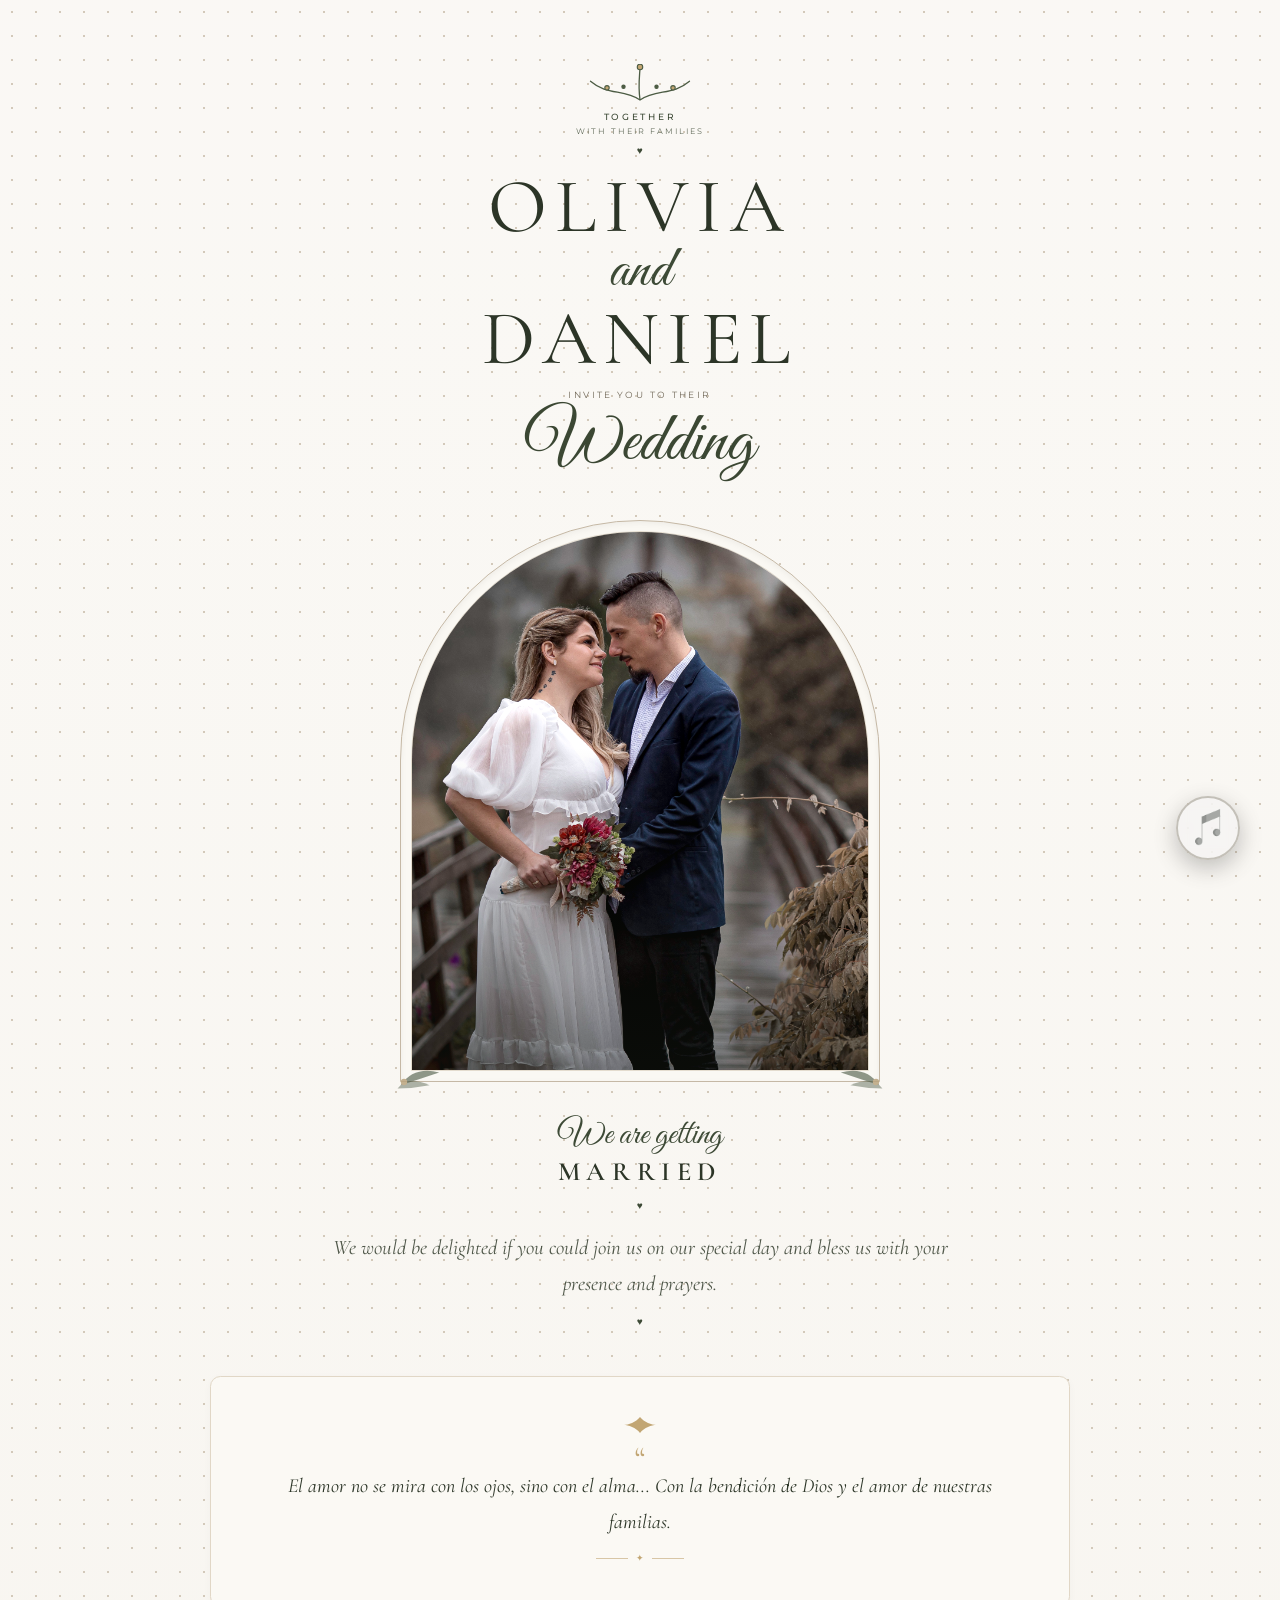
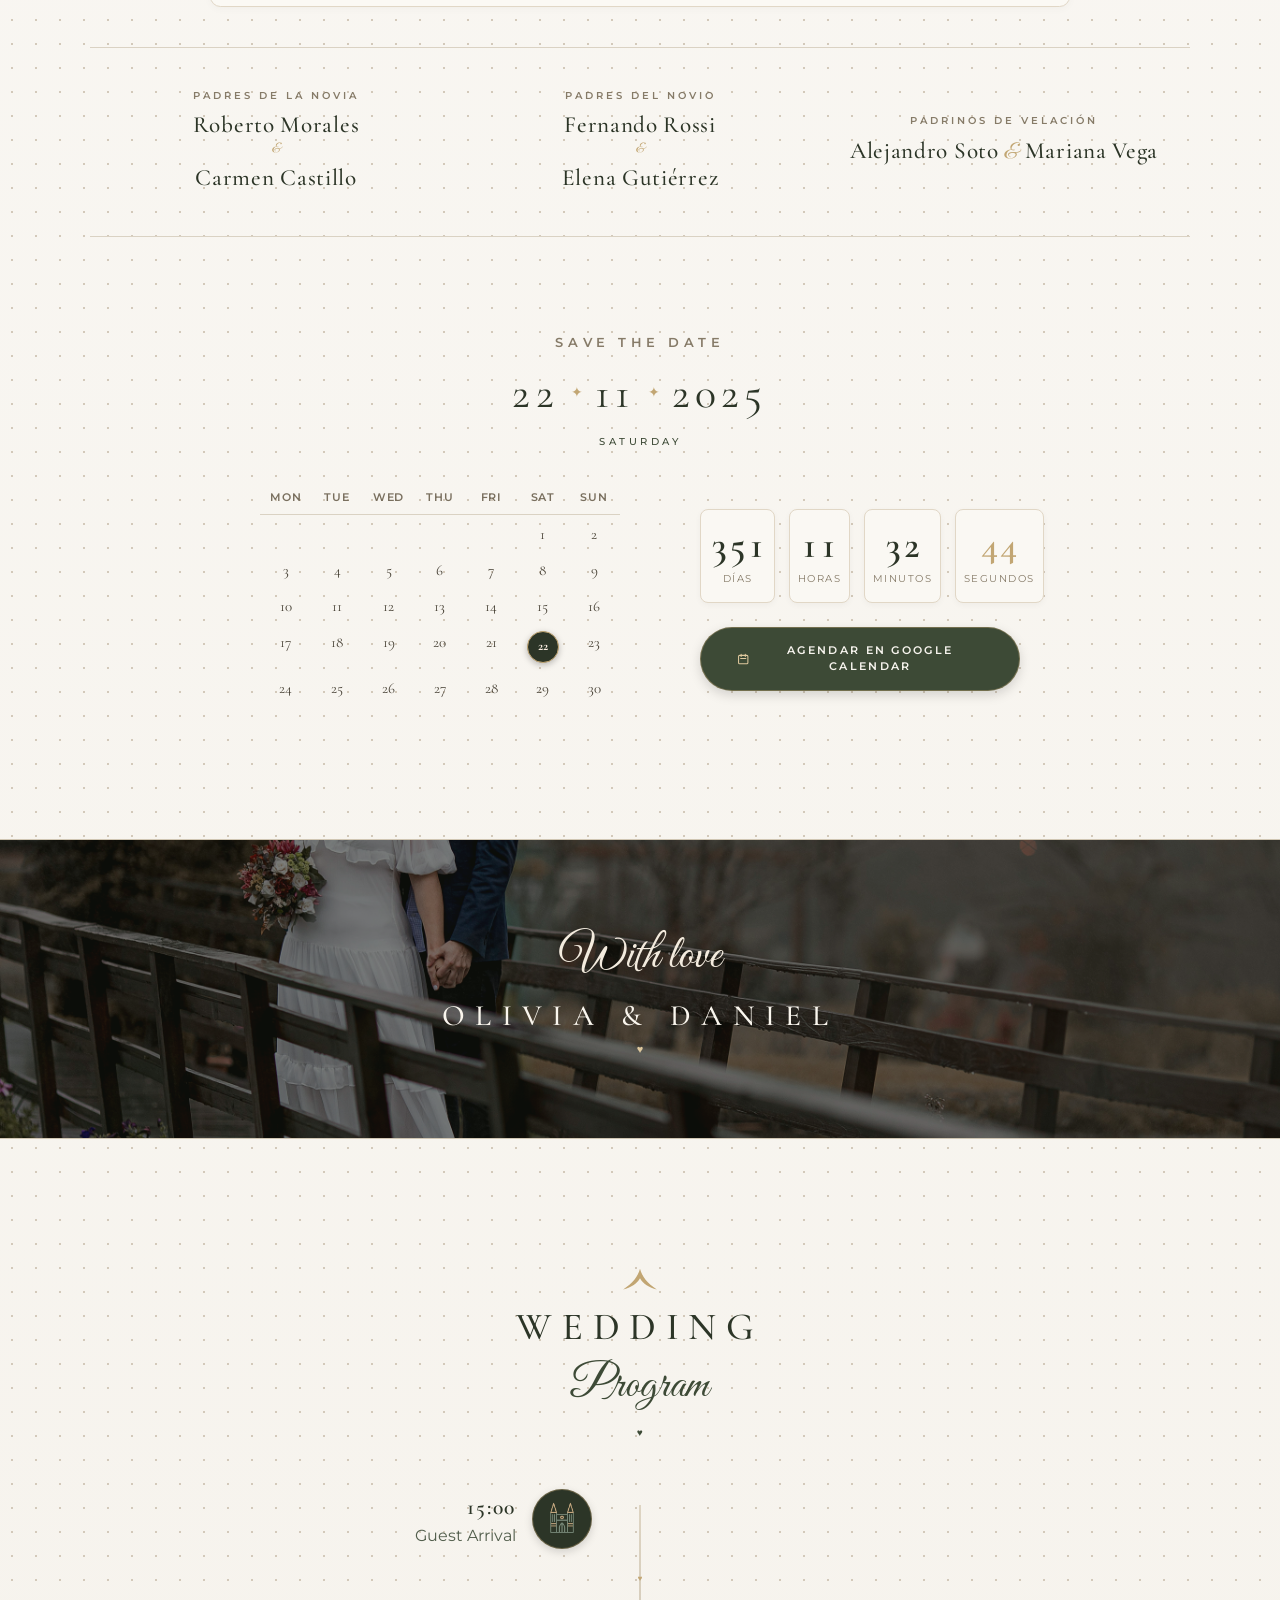
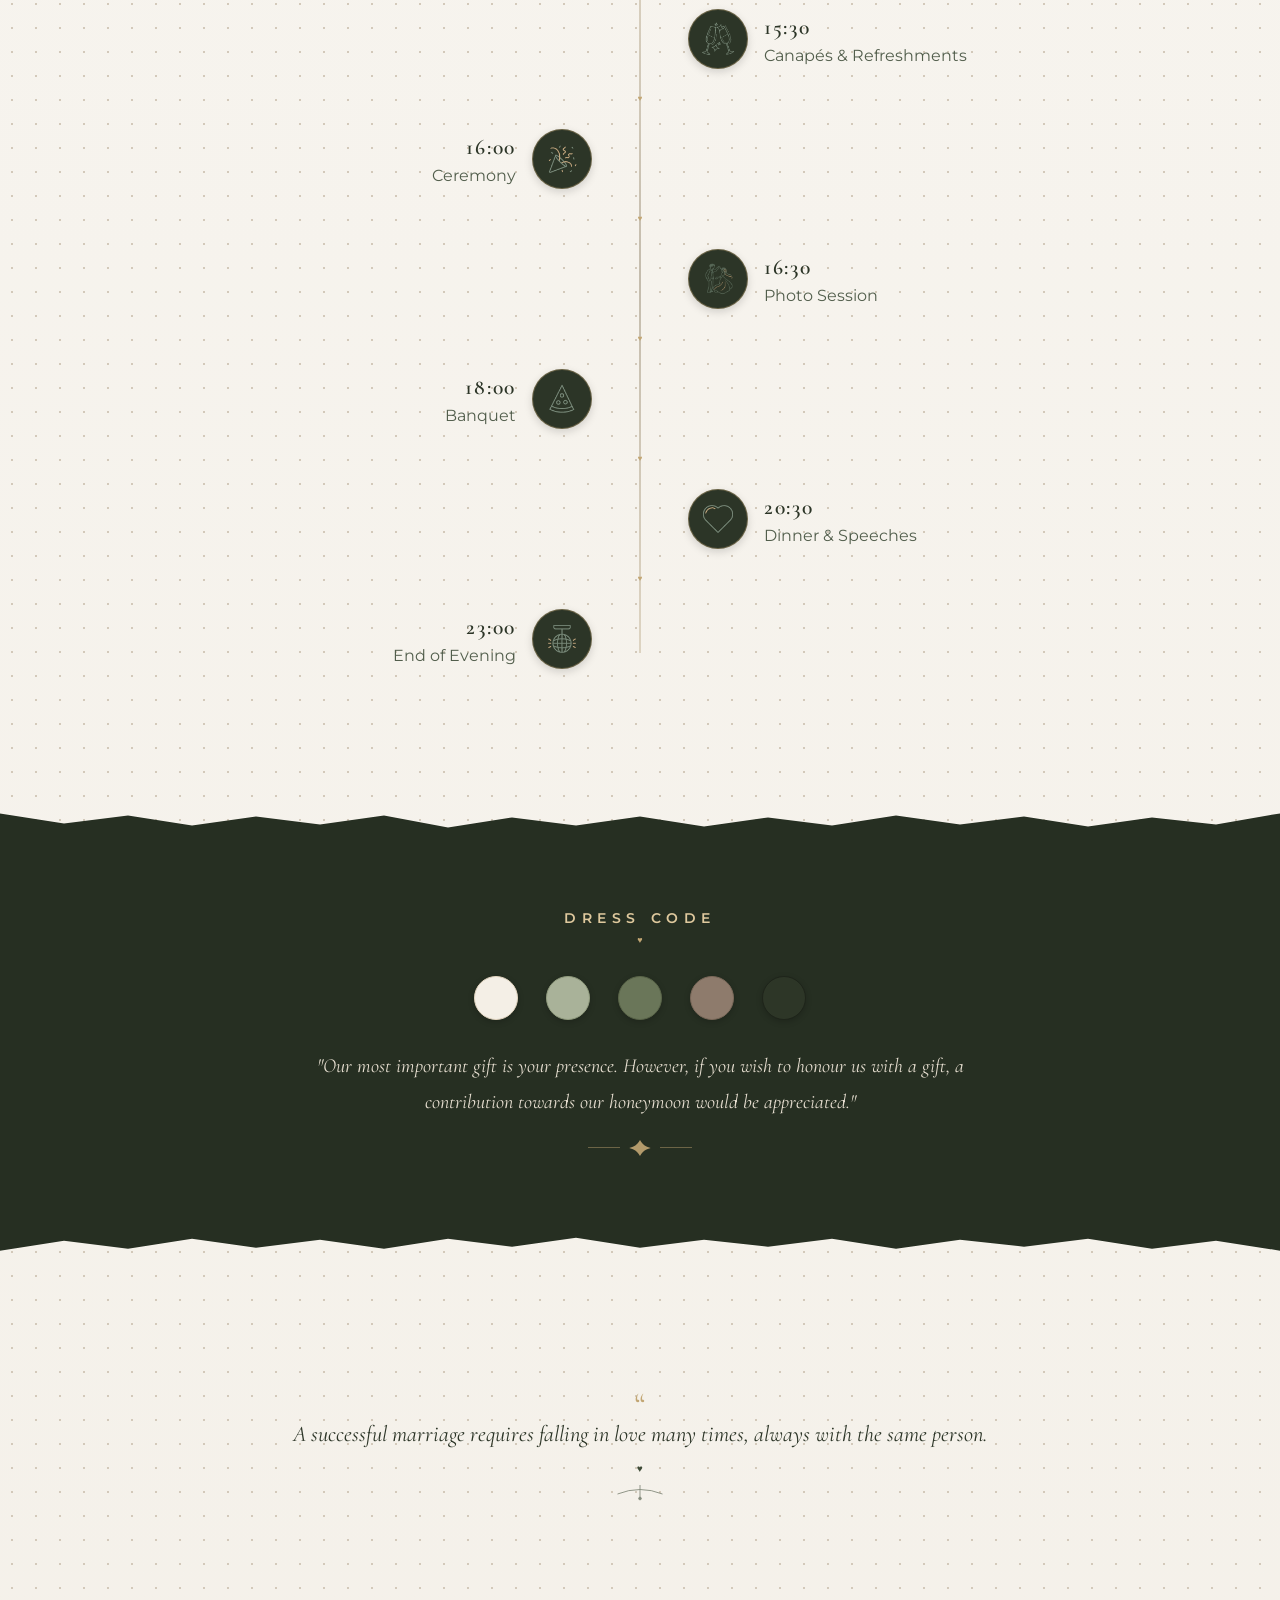
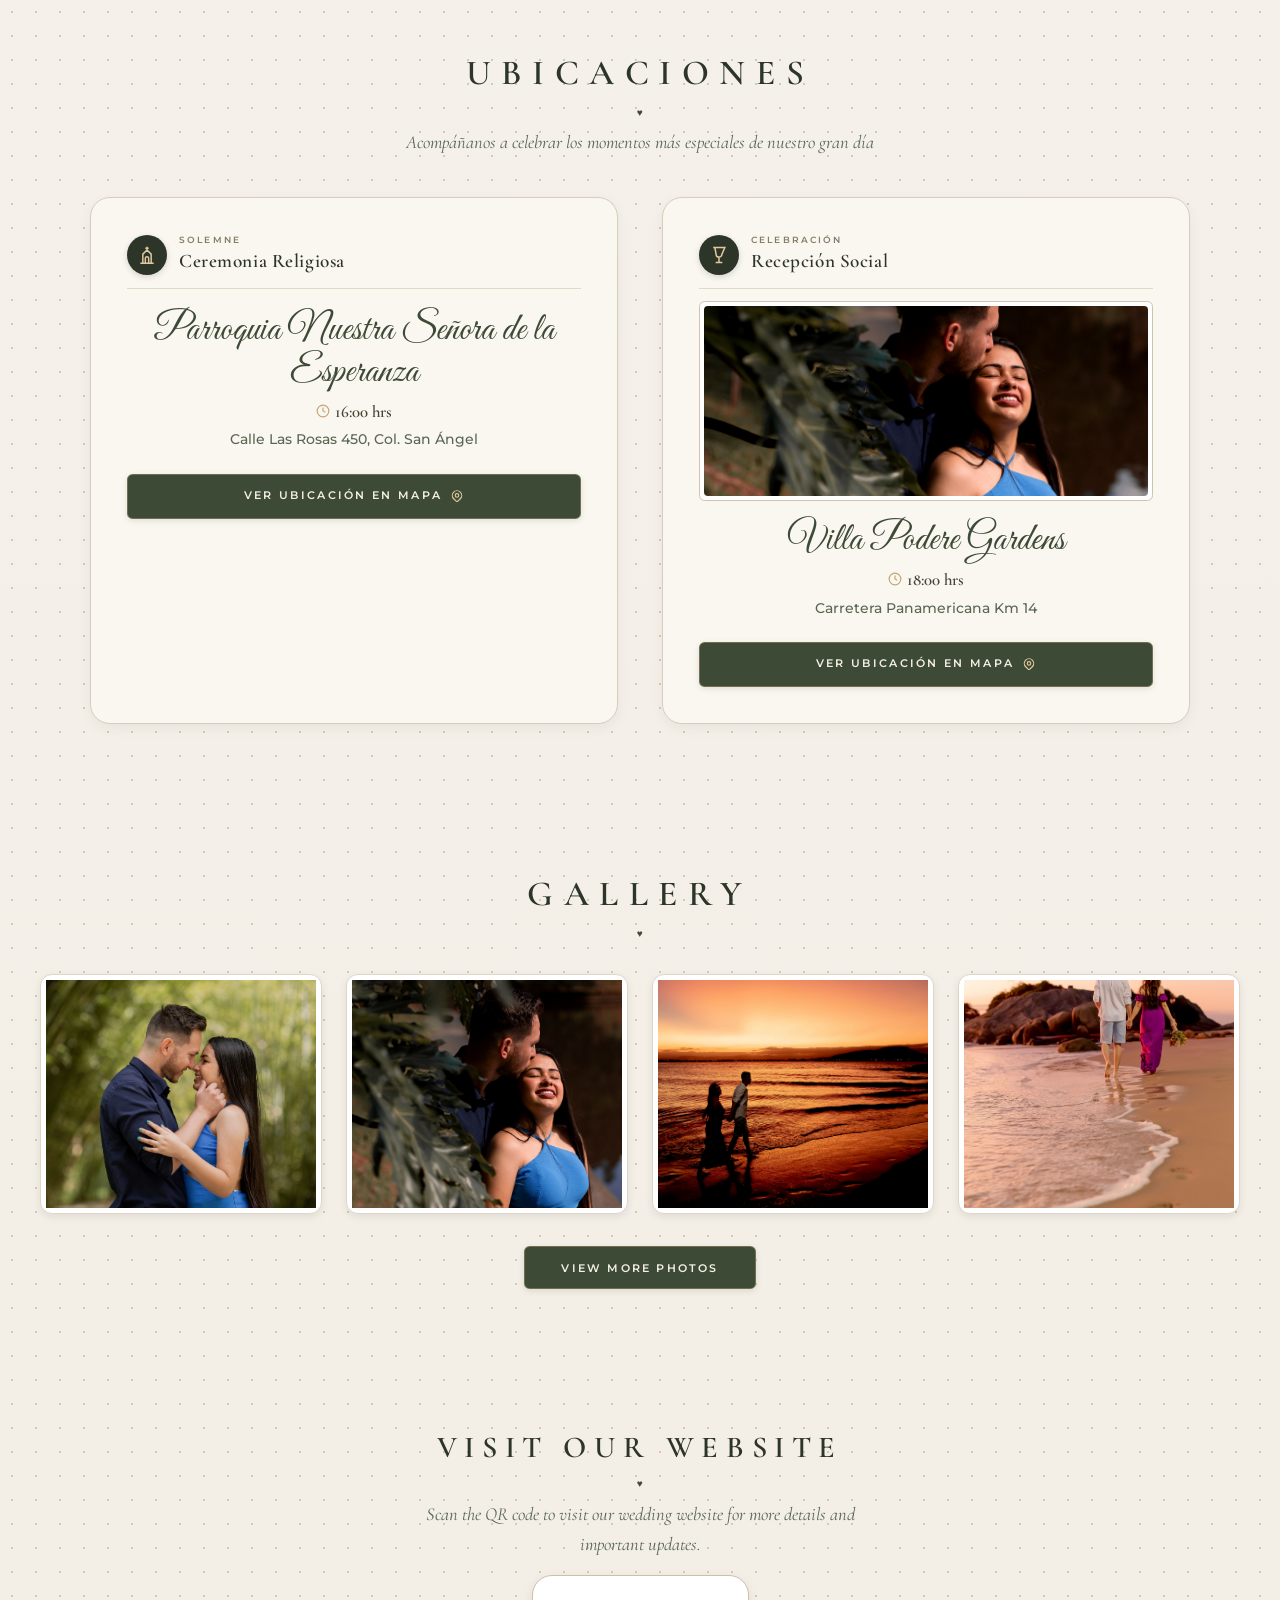
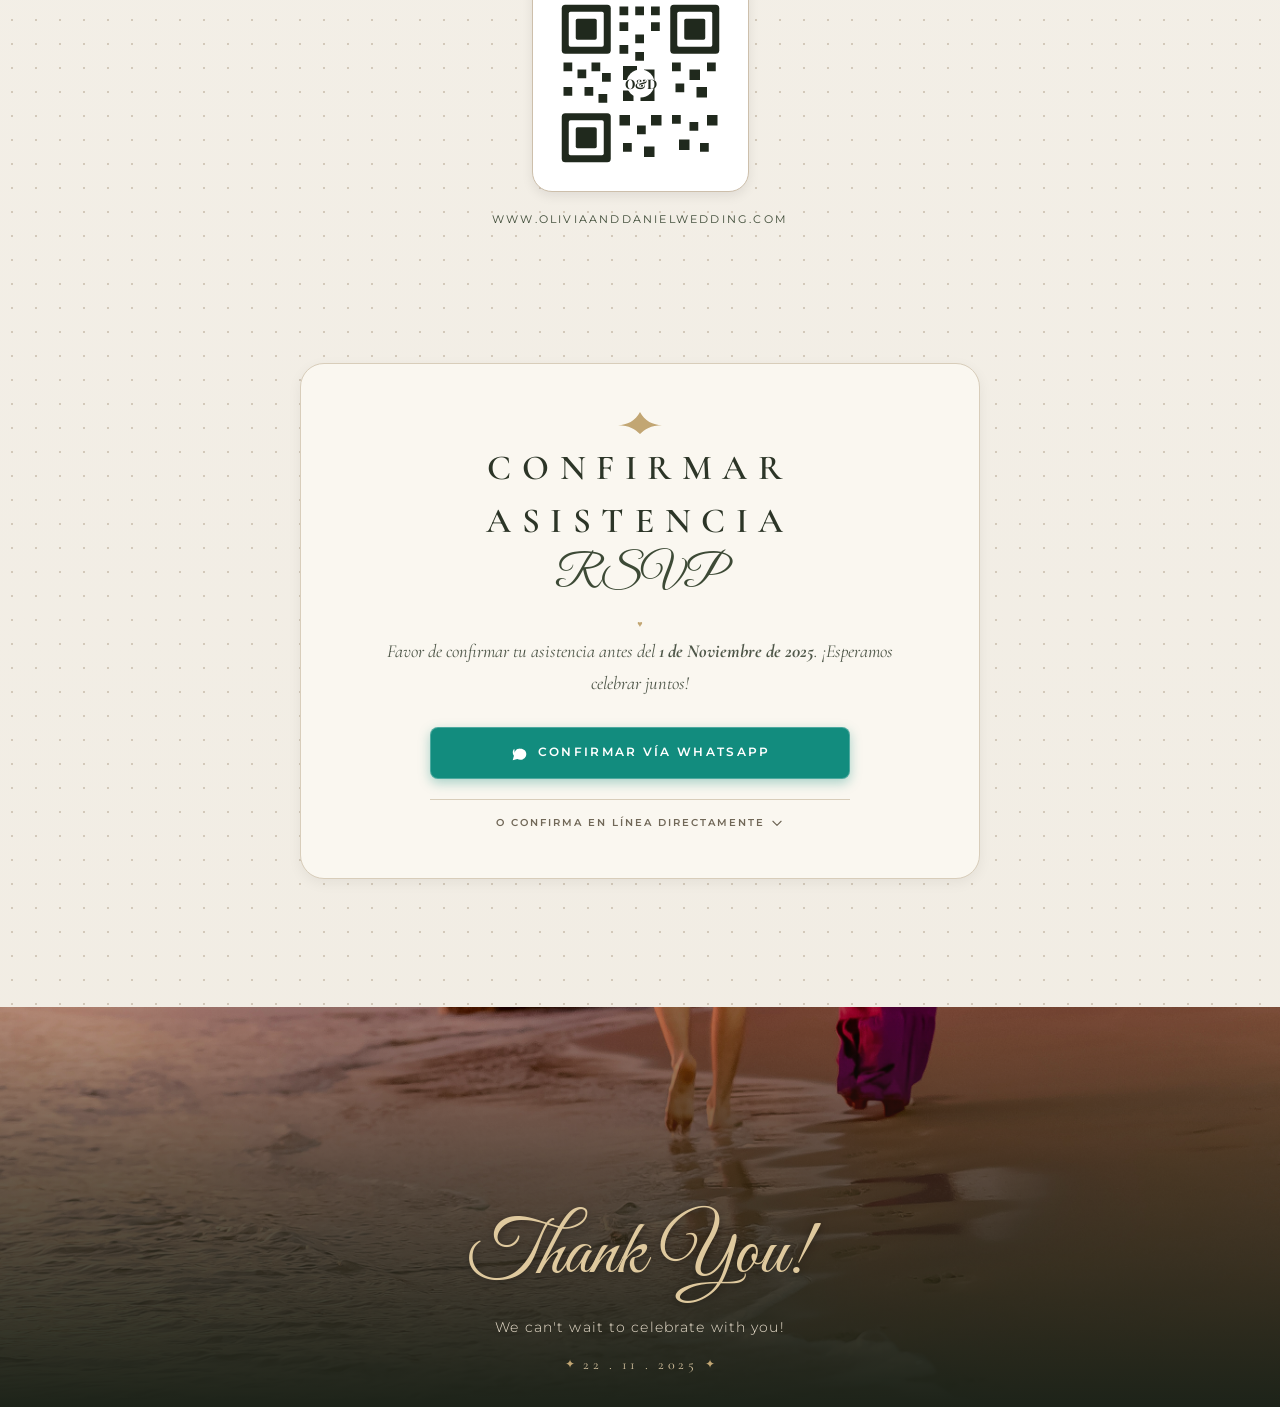
==== invitacion.html @ 9e007e77 "first commit" ====
<!DOCTYPE html>
<html lang="es" class="scroll-smooth">

<head>
  <meta charset="utf-8" />
  <meta name="viewport" content="width=device-width, initial-scale=1.0, maximum-scale=5.0" />
  <meta name="theme-color" content="#1d2319" />
  <title>Boda Olivia &amp; Daniel - Invitación</title>

  <!-- Google Fonts: Cormorant Garamond, Great Vibes, Montserrat, Playfair Display -->
  <link rel="preconnect" href="https://fonts.googleapis.com" />
  <link rel="preconnect" href="https://fonts.gstatic.com" crossorigin="" />
  <link
    href="https://fonts.googleapis.com/css2?family=Cormorant+Garamond:ital,wght@0,300;0,400;0,500;0,600;0,700;1,400&amp;family=Great+Vibes&amp;family=Montserrat:wght@200;300;400;500;600&amp;family=Playfair+Display:ital,wght@0,400;0,600;0,700;1,400&amp;display=swap"
    rel="stylesheet" />

  <!-- Hojas de Estilos Modulares e Independientes (Sin dependencias externas) -->
  <link rel="stylesheet" href="css/global.css" />
  <link rel="stylesheet" href="css/animations.css" />
  <link rel="stylesheet" href="css/envelope.css" />
  <link rel="stylesheet" href="css/invitation.css" />
  <link rel="stylesheet" href="css/responsive.css" />
</head>

<body>

  <!-- ====================================================================
       CONTENEDOR PRINCIPAL DE LA INVITACIÓN DE BODA
       ==================================================================== -->
  <main class="main-invitation-container bg-paper-texture" role="main">

    <!-- Encabezado con Guirnalda Botánica -->
    <header class="invitation-header" data-purpose="invitation-header">
      <div class="header-garland" aria-hidden="true">
        <svg fill="none" stroke="currentColor" viewBox="0 0 100 35">
          <path d="M50 32 C35 22 20 28 5 15 M50 32 C65 22 80 28 95 15" stroke-linecap="round" stroke-width="1.2"></path>
          <path d="M50 32 C48 18 50 8 50 2" stroke-width="1.2"></path>
          <circle cx="50" cy="2" fill="#c2a673" r="2.5"></circle>
          <circle cx="35" cy="20" fill="#4c5c44" r="1.5"></circle>
          <circle cx="65" cy="20" fill="#4c5c44" r="1.5"></circle>
          <circle cx="20" cy="21" fill="#c2a673" r="2"></circle>
          <circle cx="80" cy="21" fill="#c2a673" r="2"></circle>
        </svg>
      </div>
      <p class="header-together-tag">TOGETHER</p>
      <p class="header-families-tag">WITH THEIR FAMILIES</p>
      <div class="heart-divider" aria-hidden="true">♥</div>

      <h1 class="couple-title-main">OLIVIA</h1>
      <p class="couple-script-and">and</p>
      <h2 class="couple-title-main" style="margin-bottom: 0.5rem;">DANIEL</h2>

      <p class="invite-subtitle">INVITE YOU TO THEIR</p>
      <p class="wedding-script-title">Wedding</p>
    </header>

    <!-- Fotografía Principal de los Novios en Marco de Arco -->
    <section class="couple-portrait-section" data-purpose="couple-portrait">
      <div class="arch-photo-wrapper">
        <div class="arch-frame arch-frame-outer">
          <div class="arch-frame arch-frame-inner">
            <img class="arch-photo-img" src="img/portada.jpg" alt="Olivia y Daniel novios en su boda" />
            <div class="arch-photo-gradient" aria-hidden="true"></div>
          </div>
        </div>

        <!-- Ornamentos botánicos esquineros -->
        <div class="botanical-corner-svg left" aria-hidden="true">
          <svg fill="#47543f" viewBox="0 0 100 100">
            <path d="M20,80 Q40,50 80,60 Q50,70 20,80 Z" opacity="0.7"></path>
            <path d="M15,85 Q30,65 65,80 Q40,85 15,85 Z" opacity="0.5"></path>
            <circle cx="25" cy="75" fill="#baa47e" r="5"></circle>
          </svg>
        </div>
        <div class="botanical-corner-svg right" aria-hidden="true">
          <svg fill="#47543f" viewBox="0 0 100 100">
            <path d="M20,80 Q40,50 80,60 Q50,70 20,80 Z" opacity="0.7"></path>
            <path d="M15,85 Q30,65 65,80 Q40,85 15,85 Z" opacity="0.5"></path>
            <circle cx="25" cy="75" fill="#baa47e" r="5"></circle>
          </svg>
        </div>
      </div>
    </section>

    <!-- Mensaje Romántico y Bendición -->
    <section class="invitation-text-section" data-purpose="invitation-text">
      <p class="getting-married-script">We are getting</p>
      <h3 class="getting-married-h3">MARRIED</h3>
      <div class="heart-divider" aria-hidden="true">♥</div>
      <p class="invitation-body-quote">
        We would be delighted if you could join us on our special day and bless us with your presence and prayers.
      </p>
      <div class="heart-divider" style="margin-top: 0.75rem;" aria-hidden="true">♥</div>
    </section>

    <!-- Bendición Matrimonial y Nombre de Padres y Padrinos -->
    <section class="blessing-parents-section" data-purpose="blessing-and-parents">
      <!-- Cita Emotiva de Amor -->
      <div class="blessing-quote-card">
        <div class="quote-flourish-top" aria-hidden="true">
          <svg fill="currentColor" viewBox="0 0 24 12">
            <path d="M12 0 C9 4 3 6 0 6 C3 6 9 8 12 12 C15 8 21 6 24 6 C21 6 15 4 12 0 Z"></path>
          </svg>
        </div>
        <span class="quote-big-mark">“</span>
        <p class="blessing-quote-text">
          El amor no se mira con los ojos, sino con el alma... Con la bendición de Dios y el amor de nuestras familias.
        </p>
        <div class="envelope-gold-divider" style="margin-top: 0.75rem; margin-bottom: 0;">
          <span class="line"></span>
          <span style="font-size: 9px;">✦</span>
          <span class="line"></span>
        </div>
      </div>

      <!-- Bloque de Padres y Padrinos -->
      <div class="parents-block">
        <div class="parent-card-item">
          <p class="parent-role-tag">PADRES DE LA NOVIA</p>
          <p class="parent-names">Roberto Morales</p>
          <span class="parent-ampersand">&amp;</span>
          <p class="parent-names">Carmen Castillo</p>
        </div>
        <div class="heart-divider-gold parent-divider">✦</div>
        <div class="parent-card-item">
          <p class="parent-role-tag">PADRES DEL NOVIO</p>
          <p class="parent-names">Fernando Rossi</p>
          <span class="parent-ampersand">&amp;</span>
          <p class="parent-names">Elena Gutiérrez</p>
        </div>
        <div class="heart-divider-gold parent-divider">✦</div>
        <div class="parent-card-item">
          <p class="parent-role-tag">PADRINOS DE VELACIÓN</p>
          <p class="parent-names">Alejandro Soto <span style="font-family: var(--font-script); color: var(--gold-accent);">&amp;</span> Mariana Vega</p>
        </div>
      </div>
    </section>

    <!-- Save the Date, Calendario y Cuenta Regresiva -->
    <section class="save-the-date-section" data-purpose="save-the-date-section">
      <p class="save-the-date-title">SAVE THE DATE</p>

      <div class="date-three-box">
        <span class="num">22</span>
        <span class="star">✦</span>
        <span class="num">11</span>
        <span class="star">✦</span>
        <span class="num">2025</span>
      </div>
      <p class="saturday-sub">SATURDAY</p>

      <!-- Envoltura responsiva para Calendario y Cuenta Regresiva -->
      <div class="save-the-date-content-wrap">
        <!-- Cuadrícula de Calendario: Noviembre 2025 -->
        <div class="calendar-wrapper">
          <div class="calendar-header-grid">
            <span>MON</span>
            <span>TUE</span>
            <span>WED</span>
            <span>THU</span>
            <span>FRI</span>
            <span>SAT</span>
            <span>SUN</span>
          </div>
          <div class="calendar-days-grid">
            <!-- Semana 1 -->
            <span></span><span></span><span></span><span></span><span></span>
            <span>1</span>
            <span>2</span>
            <!-- Semana 2 -->
            <span>3</span>
            <span>4</span>
            <span>5</span>
            <span>6</span>
            <span>7</span>
            <span>8</span>
            <span>9</span>
            <!-- Semana 3 -->
            <span>10</span>
            <span>11</span>
            <span>12</span>
            <span>13</span>
            <span>14</span>
            <span>15</span>
            <span>16</span>
            <!-- Semana 4 -->
            <span>17</span>
            <span>18</span>
            <span>19</span>
            <span>20</span>
            <span>21</span>
            <!-- Día 22 Resaltado -->
            <div class="calendar-day-active">
              <span>22</span>
            </div>
            <span>23</span>
            <!-- Semana 5 -->
            <span>24</span>
            <span>25</span>
            <span>26</span>
            <span>27</span>
            <span>28</span>
            <span>29</span>
            <span>30</span>
          </div>
        </div>

        <!-- Contador Regresivo Dinámico -->
        <div class="countdown-container">
          <div class="countdown-grid" id="countdown-timer">
            <div class="countdown-item">
              <span class="number" id="days">--</span>
              <span class="label">Días</span>
            </div>
            <div class="countdown-item">
              <span class="number" id="hours">--</span>
              <span class="label">Horas</span>
            </div>
            <div class="countdown-item">
              <span class="number" id="minutes">--</span>
              <span class="label">Minutos</span>
            </div>
            <div class="countdown-item">
              <span class="number" id="seconds" style="color: var(--gold-accent);">--</span>
              <span class="label">Segundos</span>
            </div>
          </div>

          <a id="google-calendar-btn" href="#" target="_blank" rel="noopener noreferrer" class="calendar-btn-link">
            <svg style="width: 14px; height: 14px; color: var(--gold-light);" fill="none" stroke="currentColor"
              viewBox="0 0 24 24" aria-hidden="true">
              <path stroke-linecap="round" stroke-linejoin="round" stroke-width="2"
                d="M8 7V3m8 4V3m-9 8h10M5 21h14a2 2 0 002-2V7a2 2 0 00-2-2H5a2 2 0 00-2 2v12a2 2 0 002 2z"></path>
            </svg>
            <span>Agendar en Google Calendar</span>
          </a>
        </div>
      </div>
    </section>

    <!-- Banner Fotográfico Nocturno -->
    <div class="night-photo-break" data-purpose="night-photo-break">
      <img class="night-photo-img" src="img/foto_3.jpg" alt="Luces de boda noche cálida" />
      <div class="night-photo-overlay">
        <p class="with-love-script">With love</p>
        <p class="names-tag">OLIVIA &amp; DANIEL</p>
        <span style="color: var(--gold-light); font-size: 11px; margin-top: 0.25rem;">♥</span>
      </div>
    </div>

    <!-- Itinerario de Nuestra Boda (Wedding Program) -->
    <section class="wedding-program-section" data-purpose="wedding-program-timeline">
      <div class="program-header">
        <div class="laurel-branch-svg" aria-hidden="true">
          <svg fill="currentColor" viewBox="0 0 40 30">
            <path d="M20 2 C18 10 12 18 2 24 C10 22 17 18 20 12 C23 18 30 22 38 24 C28 18 22 10 20 2 Z"></path>
          </svg>
        </div>
        <h2 class="program-title">WEDDING</h2>
        <p class="program-script">Program</p>
        <div class="heart-divider" aria-hidden="true">♥</div>
      </div>

      <!-- Línea de Tiempo Vertical -->
      <div class="timeline-container">
        <div class="timeline-guide-line" aria-hidden="true"></div>
        <div class="timeline-items-list">

          <!-- Evento 1: 15:00 -->
          <div class="timeline-row">
            <div class="timeline-icon-badge" title="Llegada de invitados">
              <img src="iconos/iglesia.gif" alt="Llegada" />
            </div>
            <div>
              <p class="timeline-time">15:00</p>
              <p class="timeline-desc">Guest Arrival</p>
            </div>
          </div>
          <div class="timeline-heart-sep">♥</div>

          <!-- Evento 2: 15:30 -->
          <div class="timeline-row">
            <div class="timeline-icon-badge" title="Canapés & Refrescos">
              <img src="iconos/brindis.gif" alt="Canapés" />
            </div>
            <div>
              <p class="timeline-time">15:30</p>
              <p class="timeline-desc">Canapés &amp; Refreshments</p>
            </div>
          </div>
          <div class="timeline-heart-sep">♥</div>

          <!-- Evento 3: 16:00 -->
          <div class="timeline-row">
            <div class="timeline-icon-badge" title="Ceremonia Religiosa">
              <img src="iconos/celebration.gif" alt="Ceremonia" />
            </div>
            <div>
              <p class="timeline-time">16:00</p>
              <p class="timeline-desc">Ceremony</p>
            </div>
          </div>
          <div class="timeline-heart-sep">♥</div>

          <!-- Evento 4: 16:30 -->
          <div class="timeline-row">
            <div class="timeline-icon-badge" title="Sesión de Fotos">
              <img src="iconos/Novios_bailando.gif" alt="Sesión de fotos" />
            </div>
            <div>
              <p class="timeline-time">16:30</p>
              <p class="timeline-desc">Photo Session</p>
            </div>
          </div>
          <div class="timeline-heart-sep">♥</div>

          <!-- Evento 5: 18:00 -->
          <div class="timeline-row">
            <div class="timeline-icon-badge" title="Banquete">
              <img src="iconos/dinner.gif" alt="Banquete" />
            </div>
            <div>
              <p class="timeline-time">18:00</p>
              <p class="timeline-desc">Banquet</p>
            </div>
          </div>
          <div class="timeline-heart-sep">♥</div>

          <!-- Evento 6: 20:30 -->
          <div class="timeline-row">
            <div class="timeline-icon-badge" title="Cena y Brindis">
              <img src="iconos/love.gif" alt="Cena y Brindis" />
            </div>
            <div>
              <p class="timeline-time">20:30</p>
              <p class="timeline-desc">Dinner &amp; Speeches</p>
            </div>
          </div>
          <div class="timeline-heart-sep">♥</div>

          <!-- Evento 7: 23:00 -->
          <div class="timeline-row">
            <div class="timeline-icon-badge" title="Fin de Fiesta">
              <img src="iconos/party.gif" alt="Fiesta" />
            </div>
            <div>
              <p class="timeline-time">23:00</p>
              <p class="timeline-desc">End of Evening</p>
            </div>
          </div>

        </div>
      </div>
    </section>

    <!-- Código de Vestimenta y Regalos (Dress Code & Gift) -->
    <section class="dress-code-section" data-purpose="dress-code-and-gifts">
      <!-- Borde rasgado superior -->
      <div class="torn-edge-spacer-top torn-edge-top"></div>

      <div class="dress-code-content">
        <h3 class="dress-code-h3">DRESS CODE</h3>
        <div class="heart-divider-gold">♥</div>

        <!-- Paleta de Colores Guía -->
        <div class="swatches-palette">
          <div class="swatch-circle swatch-1" title="Off-white / Crema"></div>
          <div class="swatch-circle swatch-2" title="Sage Green"></div>
          <div class="swatch-circle swatch-3" title="Olive Green"></div>
          <div class="swatch-circle swatch-4" title="Warm Taupe"></div>
          <div class="swatch-circle swatch-5" title="Deep Pine"></div>
        </div>

        <!-- Sugerencia de Regalos -->
        <p class="gift-registry-text">
          "Our most important gift is your presence. However, if you wish to honour us with a gift, a contribution towards our honeymoon would be appreciated."
        </p>

        <!-- Detalle Botánico Dorado -->
        <div class="botanical-gold-flourish">
          <span class="line"></span>
          <svg fill="currentColor" viewBox="0 0 24 16">
            <path d="M12 0 C9 6 3 8 0 8 C3 8 9 10 12 16 C15 10 21 8 24 8 C21 8 15 6 12 0 Z"></path>
          </svg>
          <span class="line"></span>
        </div>
      </div>

      <!-- Borde rasgado inferior -->
      <div class="torn-edge-spacer-bottom torn-edge-bottom"></div>
    </section>

    <!-- Frase Romántica -->
    <section class="quote-section" data-purpose="romantic-quote">
      <span class="quote-big-mark">“</span>
      <blockquote>
        A successful marriage requires falling in love many times, always with the same person.
      </blockquote>
      <div class="heart-divider" style="margin-top: 0.5rem;" aria-hidden="true">♥</div>
      <div style="display: flex; justify-content: center; opacity: 0.6; margin-top: 0.5rem;">
        <svg style="width: 60px; height: 18px; color: var(--olive-muted);" fill="none" stroke="currentColor"
          viewBox="0 0 60 20">
          <path d="M5 10 Q30 0 55 10 M30 0 V15" stroke-width="1"></path>
          <circle cx="30" cy="15" fill="currentColor" r="1.5"></circle>
        </svg>
      </div>
    </section>

    <!-- Lugares de Celebración (Two Venues) -->
    <section class="venues-section" data-purpose="two-venues-section">
      <h2 class="venues-title">UBICACIONES</h2>
      <div class="heart-divider" aria-hidden="true">♥</div>
      <p class="venues-subtitle">
        Acompáñanos a celebrar los momentos más especiales de nuestro gran día
      </p>

      <div class="venues-cards-stack">

        <!-- Tarjeta 1: Ceremonia Religiosa -->
        <div class="venue-card">
          <div class="venue-card-header">
            <div class="venue-header-icon" title="Iglesia">
              <svg fill="none" stroke="currentColor" stroke-width="1.8" viewBox="0 0 24 24">
                <path d="M12 2v4m-2-2h4M4 22h16M7 22V11l5-5 5 5v11M10 16a2 2 0 0 1 4 0v6h-4v-6z"></path>
              </svg>
            </div>
            <div>
              <p class="venue-category-tag">SOLEMNE</p>
              <h3 class="venue-card-h3">Ceremonia Religiosa</h3>
            </div>
          </div>

          <div style="text-align: center; padding: 0.25rem 0;">
            <h4 class="venue-place-name">Parroquia Nuestra Señora de la Esperanza</h4>
            <div class="venue-time-badge">
              <svg fill="none" stroke="currentColor" stroke-width="2" viewBox="0 0 24 24">
                <circle cx="12" cy="12" r="10"></circle>
                <polyline points="12 6 12 12 16 14"></polyline>
              </svg>
              <span>16:00 hrs</span>
            </div>
            <p class="venue-address-text">
              Calle Las Rosas 450, Col. San Ángel
            </p>
          </div>

          <a id="church-map-btn" href="https://maps.google.com/?q=Calle+Las+Rosas+450+Col+San+Angel" target="_blank"
            rel="noopener noreferrer" class="venue-map-link">
            <span>VER UBICACIÓN EN MAPA</span>
            <svg style="width: 14px; height: 14px; color: var(--gold-light);" fill="none" stroke="currentColor"
              stroke-width="2" viewBox="0 0 24 24">
              <path stroke-linecap="round" stroke-linejoin="round"
                d="M17.657 16.657L13.414 20.9a1.998 1.998 0 01-2.827 0l-4.244-4.243a8 8 0 1111.314 0z"></path>
              <path stroke-linecap="round" stroke-linejoin="round" d="M15 11a3 3 0 11-6 0 3 3 0 016 0z"></path>
            </svg>
          </a>
        </div>

        <!-- Tarjeta 2: Recepción Social -->
        <div class="venue-card">
          <div class="venue-card-header">
            <div class="venue-header-icon" title="Recepción">
              <svg fill="none" stroke="currentColor" stroke-width="1.8" viewBox="0 0 24 24">
                <path d="M8 21h8m-4-7v7m-5-18l1.5 8a3.5 3.5 0 007 0L19 3H5z"></path>
              </svg>
            </div>
            <div>
              <p class="venue-category-tag">CELEBRACIÓN</p>
              <h3 class="venue-card-h3">Recepción Social</h3>
            </div>
          </div>

          <!-- Fotografía del lugar -->
          <div class="venue-photo-wrap">
            <div class="venue-photo-inner">
              <img class="venue-photo-img" src="img/foto_2.jpg" alt="Villa Podere Gardens lugar de celebración" />
            </div>
          </div>

          <div style="text-align: center; padding: 0.25rem 0;">
            <h4 class="venue-place-name">Villa Podere Gardens</h4>
            <div class="venue-time-badge">
              <svg fill="none" stroke="currentColor" stroke-width="2" viewBox="0 0 24 24">
                <circle cx="12" cy="12" r="10"></circle>
                <polyline points="12 6 12 12 16 14"></polyline>
              </svg>
              <span>18:00 hrs</span>
            </div>
            <p class="venue-address-text">
              Carretera Panamericana Km 14
            </p>
          </div>

          <a id="reception-map-btn" href="https://maps.google.com/?q=Villa+Podere+Gardens" target="_blank"
            rel="noopener noreferrer" class="venue-map-link">
            <span>VER UBICACIÓN EN MAPA</span>
            <svg style="width: 14px; height: 14px; color: var(--gold-light);" fill="none" stroke="currentColor"
              stroke-width="2" viewBox="0 0 24 24">
              <path stroke-linecap="round" stroke-linejoin="round"
                d="M17.657 16.657L13.414 20.9a1.998 1.998 0 01-2.827 0l-4.244-4.243a8 8 0 1111.314 0z"></path>
              <path stroke-linecap="round" stroke-linejoin="round" d="M15 11a3 3 0 11-6 0 3 3 0 016 0z"></path>
            </svg>
          </a>
        </div>

      </div>
    </section>

    <!-- Galería de Recuerdos (Gallery) -->
    <section class="gallery-section" data-purpose="wedding-gallery">
      <h2 class="gallery-title">GALLERY</h2>
      <div class="heart-divider" aria-hidden="true">♥</div>

      <div class="gallery-grid-2x2">
        <div class="gallery-thumb-item" title="Ampliar fotografía">
          <img class="gallery-thumb-img" src="img/foto_1.jpg" alt="Banquete de boda elegante" />
        </div>
        <div class="gallery-thumb-item" title="Ampliar fotografía">
          <img class="gallery-thumb-img" src="img/foto_2.jpg" alt="Ramo de flores blancas" />
        </div>
        <div class="gallery-thumb-item" title="Ampliar fotografía">
          <img class="gallery-thumb-img" src="img/foto_4.jpg" alt="Altar y decoración floral" />
        </div>
        <div class="gallery-thumb-item" title="Ampliar fotografía">
          <img class="gallery-thumb-img" src="img/foto_5.jpg" alt="Alianzas y manos entrelazadas" />
        </div>
      </div>

      <button id="view-more-photos-btn" type="button" class="view-more-photos-btn">
        VIEW MORE PHOTOS
      </button>
    </section>

    <!-- Sitio Web y Código QR -->
    <section class="website-qr-section" data-purpose="website-qr-section">
      <h2 class="website-qr-title">VISIT OUR WEBSITE</h2>
      <div class="heart-divider" aria-hidden="true">♥</div>
      <p class="website-qr-desc">
        Scan the QR code to visit our wedding website for more details and important updates.
      </p>

      <!-- Código QR Vectorial con Monograma Central O&D -->
      <a id="website-qr-link" href="#" class="qr-box-card" title="Escanear o ingresar al sitio web">
        <svg fill="#20291d" viewBox="0 0 100 100">
          <rect fill="#20291d" height="28" rx="2" width="28" x="5" y="5"></rect>
          <rect fill="#ffffff" height="20" rx="1" width="20" x="9" y="9"></rect>
          <rect fill="#20291d" height="12" rx="1" width="12" x="13" y="13"></rect>
          <rect fill="#20291d" height="28" rx="2" width="28" x="67" y="5"></rect>
          <rect fill="#ffffff" height="20" rx="1" width="20" x="71" y="9"></rect>
          <rect fill="#20291d" height="12" rx="1" width="12" x="75" y="13"></rect>
          <rect fill="#20291d" height="28" rx="2" width="28" x="5" y="67"></rect>
          <rect fill="#ffffff" height="20" rx="1" width="20" x="9" y="71"></rect>
          <rect fill="#20291d" height="12" rx="1" width="12" x="13" y="75"></rect>
          <rect height="5" width="5" x="38" y="6"></rect>
          <rect height="5" width="5" x="47" y="6"></rect>
          <rect height="5" width="5" x="56" y="6"></rect>
          <rect height="5" width="5" x="38" y="15"></rect>
          <rect height="5" width="5" x="47" y="22"></rect>
          <rect height="5" width="5" x="56" y="15"></rect>
          <rect height="5" width="5" x="38" y="28"></rect>
          <rect height="5" width="5" x="47" y="32"></rect>
          <rect height="5" width="5" x="6" y="38"></rect>
          <rect height="5" width="5" x="14" y="42"></rect>
          <rect height="5" width="5" x="22" y="38"></rect>
          <rect height="5" width="5" x="28" y="44"></rect>
          <rect height="5" width="5" x="6" y="52"></rect>
          <rect height="5" width="5" x="18" y="52"></rect>
          <rect height="5" width="5" x="26" y="56"></rect>
          <rect height="8" width="8" x="40" y="40"></rect>
          <rect height="6" width="6" x="52" y="42"></rect>
          <rect height="6" width="6" x="40" y="54"></rect>
          <rect height="8" width="8" x="50" y="52"></rect>
          <rect height="5" width="5" x="68" y="38"></rect>
          <rect height="6" width="6" x="78" y="42"></rect>
          <rect height="5" width="5" x="88" y="38"></rect>
          <rect height="5" width="5" x="70" y="50"></rect>
          <rect height="6" width="6" x="82" y="52"></rect>
          <rect height="6" width="6" x="38" y="68"></rect>
          <rect height="5" width="5" x="48" y="74"></rect>
          <rect height="6" width="6" x="56" y="68"></rect>
          <rect height="5" width="5" x="40" y="84"></rect>
          <rect height="6" width="6" x="52" y="86"></rect>
          <rect height="5" width="5" x="68" y="68"></rect>
          <rect height="5" width="5" x="78" y="72"></rect>
          <rect height="6" width="6" x="88" y="68"></rect>
          <rect height="6" width="6" x="72" y="82"></rect>
          <rect height="5" width="5" x="84" y="84"></rect>
          <circle cx="50" cy="50" fill="#ffffff" r="8"></circle>
          <text fill="#20291d" font-family="'Playfair Display', serif" font-size="7.5" font-weight="bold"
            text-anchor="middle" x="50" y="53">O&amp;D</text>
        </svg>
      </a>

      <p class="website-link-text">www.oliviaanddanielwedding.com</p>
    </section>

    <!-- Confirmar Asistencia (RSVP) -->
    <section class="rsvp-section" data-purpose="rsvp-section" id="rsvp">
      <div class="rsvp-box-card">
        <div class="rsvp-botanical-top" aria-hidden="true">
          <svg fill="currentColor" viewBox="0 0 40 20">
            <path d="M20 0 C16 8 8 12 0 12 C10 12 16 16 20 20 C24 16 30 12 40 12 C32 12 24 8 20 0 Z"></path>
          </svg>
        </div>

        <h2 class="rsvp-title-main">CONFIRMAR ASISTENCIA</h2>
        <p class="rsvp-script-sub">RSVP</p>
        <div class="heart-divider-gold">♥</div>

        <p class="rsvp-instructions">
          Favor de confirmar tu asistencia antes del <strong>1 de Noviembre de 2025</strong>. ¡Esperamos celebrar juntos!
        </p>

        <!-- Botón de Confirmación Directa por WhatsApp -->
        <a id="whatsapp-rsvp-btn" href="#" target="_blank" rel="noopener noreferrer" class="whatsapp-rsvp-btn"
          aria-label="Confirmar asistencia por WhatsApp">
          <svg viewBox="0 0 24 24" aria-hidden="true">
            <path
              d="M12.031 6.172c-3.181 0-5.767 2.586-5.768 5.766-.001 1.298.38 2.27 1.019 3.287l-.711 2.598 2.664-.698c.99.54 1.787.819 2.796.819 3.18 0 5.767-2.587 5.767-5.766.001-3.182-2.585-5.766-5.767-5.766zm0 10.455c-.931 0-1.745-.274-2.502-.751l-.179-.107-1.575.413.42-1.536-.118-.187c-.504-.799-.77-1.636-.769-2.52 0-2.617 2.13-4.746 4.748-4.746 2.617 0 4.746 2.129 4.746 4.746 0 2.618-2.129 4.746-4.746 4.746zm-6.273-10.457c-1.341 1.342-2.08 3.125-2.079 5.023 0 1.602.537 3.167 1.551 4.492l-1.644 6.005 6.147-1.612c1.272.693 2.704 1.059 4.167 1.06 4.095 0 7.822-3.328 7.823-7.424 0-1.983-.772-3.848-2.175-5.251-1.403-1.402-3.268-2.175-5.251-2.175-4.096 0-7.821 3.327-7.821 7.424z" />
          </svg>
          <span>CONFIRMAR VÍA WHATSAPP</span>
        </a>

        <!-- Botón para alternar formulario en línea -->
        <button id="toggle-rsvp-form-btn" type="button" class="toggle-rsvp-form-btn">
          <span>O CONFIRMA EN LÍNEA DIRECTAMENTE</span>
          <svg id="form-chevron-icon" fill="none" stroke="currentColor" viewBox="0 0 24 24" aria-hidden="true">
            <path stroke-linecap="round" stroke-linejoin="round" stroke-width="2" d="M19 9l-7 7-7-7"></path>
          </svg>
        </button>

        <!-- Formulario en línea interactivo -->
        <form id="rsvp-online-form" class="rsvp-online-form hidden">
          <div>
            <label class="rsvp-label" for="guest-name">Nombre Completo o Familia</label>
            <input id="guest-name" type="text" class="rsvp-input" placeholder="Ej. Familia Rodríguez Morales" required />
          </div>

          <div style="display: grid; grid-template-columns: 1fr 1fr; gap: 0.5rem;">
            <div>
              <label class="rsvp-label" for="guest-passes">Pases</label>
              <select id="guest-passes" class="rsvp-select">
                <option value="1">1 Persona</option>
                <option value="2" selected>2 Personas</option>
                <option value="3">3 Personas</option>
                <option value="4">4 Personas</option>
              </select>
            </div>
            <div>
              <label class="rsvp-label" for="guest-attending">¿Asistirás?</label>
              <select id="guest-attending" class="rsvp-select">
                <option value="si" selected>¡Sí, ahí estaré!</option>
                <option value="no">Lo siento, no podré</option>
              </select>
            </div>
          </div>

          <div>
            <label class="rsvp-label" for="guest-message">Mensaje para los novios</label>
            <textarea id="guest-message" class="rsvp-textarea" rows="2"
              placeholder="Escribe unas palabras de felicitación..."></textarea>
          </div>

          <button type="submit" class="rsvp-submit-btn">
            ENVIAR CONFIRMACIÓN
          </button>
        </form>

      </div>
    </section>

    <!-- Banner Final de Agradecimiento -->
    <footer class="final-closing-footer" data-purpose="invitation-footer">
      <div class="final-closing-box">
        <img class="final-closing-img" src="img/foto_5.jpg" alt="Despedida de novios con luces cálidas" />
        <div class="final-closing-overlay">
          <p class="final-thankyou-script">Thank You!</p>
          <p class="final-cant-wait-text">
            We can't wait to celebrate with you!
          </p>
          <div class="final-date-tag">
            <span>✦</span>
            <span class="date">22 . 11 . 2025</span>
            <span>✦</span>
          </div>
        </div>
      </div>
    </footer>

  </main>

  <!-- Botón Flotante de Música Fijo (music.gif) -->
  <button id="floating-music-btn" class="floating-music-btn is-paused" type="button"
    aria-label="Pausar o reproducir música" title="Reproducir música">
    <img src="iconos/music.gif" alt="Música de boda" />
  </button>
  <audio id="wedding-music" preload="auto" loop>
    <source src="music/cancion_boda.mp3" type="audio/mpeg" />
  </audio>

  <!-- Visor Lightbox para la Galería -->
  <div id="gallery-lightbox" class="hidden" role="dialog" aria-modal="true" aria-label="Visualizador de fotos">
    <button id="lightbox-close" type="button" aria-label="Cerrar visor">&times;</button>
    <img id="lightbox-img" src="" alt="Fotografía ampliada" />
  </div>

  <!-- Toast Notification Flotante -->
  <div id="copy-toast" class="toast-notification" role="status" aria-live="polite">
    <span>✨ ¡Confirmación preparada!</span>
  </div>

  <!-- Scripts Modulares e Independientes -->
  <script src="js/config.js"></script>
  <script src="js/envelope.js"></script>
  <script src="js/countdown.js"></script>
  <script src="js/music.js"></script>
  <script src="js/gallery.js"></script>
  <script src="js/rsvp.js"></script>
  <script src="js/interactions.js"></script>
</body>

</html>
---- css/global.css ----
/* ==========================================================================
   GLOBAL.CSS - PALETA, TIPOGRAFÍA Y ESTILOS BASE (BODA OLIVIA & DANIEL)
   ========================================================================== */

:root {
  /* Paleta Oficial */
  --parchment: #f7f4ee;
  --parchment-deep: #eee8dd;
  --olive-dark: #2c3527;
  --olive-deep: #1d2319;
  --olive-muted: #3d4a36;
  --olive-card: #262f22;
  --gold-accent: #c2a673;
  --gold-light: #dfc99e;
  --gold-wax: #eed195;
  --sand-soft: #d9d2c5;
  --border-sep: #dad2c3;

  /* Tipografías */
  --font-serif: "Cormorant Garamond", Georgia, serif;
  --font-display: "Playfair Display", Georgia, serif;
  --font-script: "Great Vibes", cursive;
  --font-sans: "Montserrat", -apple-system, BlinkMacSystemFont, "Segoe UI", Roboto, sans-serif;
}

/* Reset Global */
*,
*::before,
*::after {
  box-sizing: border-box;
  margin: 0;
  padding: 0;
}

html {
  font-size: 16px;
  scroll-behavior: smooth;
  -webkit-text-size-adjust: 100%;
}

body {
  background-color: var(--parchment);
  color: var(--olive-dark);
  font-family: var(--font-serif);
  font-size: 16px;
  line-height: 1.5;
  -webkit-font-smoothing: antialiased;
  -moz-osx-font-smoothing: grayscale;
  min-height: 100vh;
  min-height: 100dvh;
  margin: 0;
  padding: 0;
  width: 100%;
  max-width: 100vw;
  overflow-x: hidden;
}

::selection {
  background-color: var(--gold-light);
  color: var(--olive-deep);
}

a {
  color: inherit;
  text-decoration: none;
  transition: all 0.25s ease;
}

button {
  font-family: inherit;
  border: none;
  background: none;
  cursor: pointer;
  outline: none;
}

img,
svg {
  display: block;
  max-width: 100%;
}

/* Clases de Tipografía */
.font-serif {
  font-family: var(--font-serif);
}

.font-display {
  font-family: var(--font-display);
}

.font-script {
  font-family: var(--font-script);
}

.font-sans {
  font-family: var(--font-sans);
}

/* Textura de Papel Artesanal Fino */
.bg-paper-texture {
  background-color: var(--parchment);
  background-image: 
    radial-gradient(#d3c9ba 0.75px, transparent 0.75px),
    linear-gradient(to bottom, rgba(255, 255, 255, 0.4), rgba(230, 222, 207, 0.35));
  background-size: 24px 24px, 100% 100%;
}

/* Borde Rasgado Superior / Inferior (Deckled Torn Paper Edge) */
.torn-edge-top {
  clip-path: polygon(
    0% 0%, 5% 10px, 10% 2px, 15% 12px, 20% 3px, 25% 11px, 
    30% 2px, 35% 14px, 40% 4px, 45% 12px, 50% 3px, 55% 13px, 
    60% 4px, 65% 12px, 70% 2px, 75% 11px, 80% 3px, 85% 13px, 
    90% 4px, 95% 11px, 100% 0%, 100% 100%, 0% 100%
  );
}

.torn-edge-bottom {
  clip-path: polygon(
    0% 0%, 100% 0%, 100% 100%, 95% calc(100% - 10px), 90% calc(100% - 2px),
    85% calc(100% - 12px), 80% calc(100% - 4px), 75% calc(100% - 11px), 70% calc(100% - 2px),
    65% calc(100% - 12px), 60% calc(100% - 4px), 55% calc(100% - 11px), 50% calc(100% - 3px),
    45% calc(100% - 13px), 40% calc(100% - 4px), 35% calc(100% - 12px), 30% calc(100% - 2px),
    25% calc(100% - 11px), 20% calc(100% - 3px), 15% calc(100% - 12px), 10% calc(100% - 2px),
    5% calc(100% - 10px), 0% 100%
  );
}

/* Marco en Arco para Fotografía */
.arch-frame {
  border-top-left-radius: 9999px;
  border-top-right-radius: 9999px;
}

/* Sello de Cera 3D */
.wax-seal {
  background: radial-gradient(circle at 35% 35%, #d9b46e, #96742e 70%, #574011);
  box-shadow: 0 6px 14px rgba(0, 0, 0, 0.35), inset 0 2px 4px rgba(255, 255, 255, 0.4), inset 0 -3px 6px rgba(0, 0, 0, 0.5);
}

/* Utilidades generales */
.hidden {
  display: none !important;
}

.flex {
  display: flex !important;
}
---- css/animations.css ----
/* ==========================================================================
   ANIMATIONS.CSS - ANIMACIONES Y TRANSICIONES (OLIVIA & DANIEL)
   ========================================================================== */

/* Pulso suave continuo para el botón de abrir */
@keyframes gentle-pulse {
  0%, 100% {
    transform: scale(1);
    opacity: 1;
  }
  50% {
    transform: scale(1.03);
    opacity: 0.92;
  }
}

.animate-gentle-pulse {
  animation: gentle-pulse 2.8s infinite ease-in-out;
}

/* Entrada suave de elementos */
@keyframes fadeInSoft {
  from {
    opacity: 0;
    transform: translateY(8px);
  }
  to {
    opacity: 1;
    transform: translateY(0);
  }
}

.fade-in-soft {
  animation: fadeInSoft 0.8s cubic-bezier(0.16, 1, 0.3, 1) forwards;
}

/* Notificación Toast */
.toast-notification {
  position: fixed;
  bottom: 2rem;
  left: 50%;
  transform: translateX(-50%) translateY(100px);
  background-color: var(--olive-dark);
  color: #F7E3B5;
  padding: 0.85rem 1.75rem;
  border-radius: 9999px;
  font-family: var(--font-sans);
  font-size: 0.85rem;
  letter-spacing: 0.05em;
  font-weight: 500;
  box-shadow: 0 10px 30px rgba(0, 0, 0, 0.4);
  border: 1px solid var(--gold-accent);
  z-index: 9999;
  opacity: 0;
  pointer-events: none;
  transition: all 0.4s cubic-bezier(0.175, 0.885, 0.32, 1.275);
}

.toast-notification.show {
  transform: translateX(-50%) translateY(0);
  opacity: 1;
}

/* Reducción de movimiento */
@media (prefers-reduced-motion: reduce) {
  *,
  *::before,
  *::after {
    animation-duration: 0.01ms !important;
    animation-iteration-count: 1 !important;
    transition-duration: 0.01ms !important;
    scroll-behavior: auto !important;
  }
}
---- css/envelope.css ----
/* ==========================================================================
   ENVELOPE.CSS - PANTALLA INICIAL DE SOBRE & SELLO DE CERA
   ========================================================================== */

#envelope-screen {
  position: fixed;
  inset: 0;
  z-index: 100;
  display: flex;
  align-items: center;
  justify-content: center;
  background-color: rgba(29, 35, 25, 0.96);
  padding: 0;
  margin: 0;
  width: 100vw;
  height: 100vh;
  box-sizing: border-box;
  transition: opacity 0.9s cubic-bezier(0.4, 0, 0.2, 1), transform 0.9s cubic-bezier(0.4, 0, 0.2, 1);
  backdrop-filter: blur(8px);
  -webkit-backdrop-filter: blur(8px);
}

.envelope-card {
  position: relative;
  width: 100%;
  max-width: 380px;
  background-color: #FAF6EE;
  border-radius: 1.25rem;
  box-shadow: 0 25px 50px rgba(0, 0, 0, 0.45), 0 0 30px rgba(194, 166, 115, 0.15);
  padding: 2.25rem 1.75rem;
  border: 4px solid rgba(200, 178, 130, 0.55);
  text-align: center;
  display: flex;
  flex-direction: column;
  align-items: center;
  justify-content: space-between;
  min-height: 520px;
  box-sizing: border-box;
}

.envelope-top-sub {
  font-family: var(--font-sans);
  font-size: 11px;
  letter-spacing: 0.35em;
  color: #786C57;
  text-transform: uppercase;
  font-weight: 600;
  margin-bottom: 0.5rem;
}

.envelope-gold-divider {
  display: flex;
  align-items: center;
  justify-content: center;
  gap: 0.5rem;
  color: var(--gold-accent);
  margin-bottom: 0.5rem;
}

.envelope-gold-divider span.line {
  height: 1px;
  width: 32px;
  background-color: rgba(194, 166, 115, 0.6);
}

.envelope-couple-names {
  font-family: var(--font-display);
  font-size: 2.25rem;
  letter-spacing: 0.05em;
  color: var(--olive-dark);
  font-weight: 500;
  line-height: 1.1;
  margin-top: 0.25rem;
}

.envelope-script-sub {
  font-family: var(--font-script);
  font-size: 2.1rem;
  color: #8D7953;
  margin-top: -0.25rem;
}

/* Sello de Cera Central */
.wax-seal-wrapper {
  margin: 1.75rem 0;
  position: relative;
  display: flex;
  align-items: center;
  justify-content: center;
}

.wax-seal-btn {
  width: 96px;
  height: 96px;
  border-radius: 50%;
  display: flex;
  align-items: center;
  justify-content: center;
  cursor: pointer;
  transform: scale(1);
  transition: transform 0.3s cubic-bezier(0.34, 1.56, 0.64, 1);
  user-select: none;
}

.wax-seal-btn:hover {
  transform: scale(1.08);
}

.wax-seal-inner {
  width: 80px;
  height: 80px;
  border-radius: 50%;
  border: 1px dashed rgba(255, 235, 184, 0.45);
  display: flex;
  flex-direction: column;
  align-items: center;
  justify-content: center;
}

.wax-seal-monogram {
  font-family: var(--font-display);
  font-size: 1.35rem;
  font-weight: 700;
  color: #F7E3B5;
  letter-spacing: 0.15em;
  text-shadow: 0 1px 3px rgba(0, 0, 0, 0.35);
}

.wax-seal-date {
  font-family: var(--font-sans);
  font-size: 10px;
  color: #EED195;
  letter-spacing: -0.02em;
  font-weight: 600;
}

.wax-pulse-ring {
  position: absolute;
  width: 112px;
  height: 112px;
  border-radius: 50%;
  border: 1px solid rgba(194, 166, 115, 0.35);
  animation: pingRing 2.2s cubic-bezier(0, 0, 0.2, 1) infinite;
  pointer-events: none;
}

@keyframes pingRing {
  75%, 100% {
    transform: scale(1.4);
    opacity: 0;
  }
}

/* Botón «Toca Para Abrir» */
.envelope-open-btn {
  width: 100%;
  padding: 0.95rem 1.5rem;
  border-radius: 9999px;
  background-color: var(--olive-muted);
  color: var(--parchment);
  font-family: var(--font-sans);
  font-size: 0.75rem;
  letter-spacing: 0.25em;
  font-weight: 600;
  text-transform: uppercase;
  box-shadow: 0 10px 20px rgba(0, 0, 0, 0.2);
  border: 1px solid rgba(194, 166, 115, 0.45);
  display: flex;
  align-items: center;
  justify-content: center;
  gap: 0.5rem;
  transition: all 0.3s ease;
  cursor: pointer;
}

.envelope-open-btn:hover {
  background-color: var(--olive-dark);
  box-shadow: 0 12px 24px rgba(0, 0, 0, 0.3);
  transform: translateY(-2px);
  border-color: rgba(223, 201, 158, 0.7);
}

.envelope-open-btn:active {
  transform: scale(0.97);
}

.envelope-date-sub {
  font-family: var(--font-sans);
  font-size: 10px;
  letter-spacing: 0.2em;
  color: #948771;
  text-transform: uppercase;
  margin-top: 1rem;
}

@media (min-width: 1024px) {
  .envelope-card {
    max-width: 480px;
    padding: 3rem 2.5rem;
    min-height: 560px;
  }

  .envelope-couple-names {
    font-size: 2.75rem;
  }

  .envelope-script-sub {
    font-size: 2.5rem;
  }
}
---- css/invitation.css ----
/* ==========================================================================
   INVITATION.CSS - ESTILOS COMPLETOS DE LA INVITACIÓN OLIVIA & DANIEL
   ========================================================================== */

/* Contenedor Principal a Pantalla Completa (Full-Width, Sin Espacios Laterales) */
.main-invitation-container {
  width: 100%;
  max-width: 100%;
  background-color: var(--parchment);
  border: none;
  position: relative;
  overflow: hidden;
  padding: 0;
  margin: 0;
  box-sizing: border-box;
}

/* ==========================================================================
   HEADER DECORATIVO BOTÁNICO
   ========================================================================== */
.invitation-header {
  padding: 1.75rem 1.5rem 0.5rem 1.5rem;
  text-align: center;
  position: relative;
}

.header-garland {
  display: flex;
  justify-content: center;
  margin-bottom: 0.35rem;
}

.header-garland svg {
  width: 110px;
  height: 40px;
  color: #4C5C44;
}

.header-together-tag {
  font-family: var(--font-sans);
  font-size: 9px;
  letter-spacing: 0.3em;
  font-weight: 500;
  color: var(--olive-muted);
  text-transform: uppercase;
  margin-bottom: 0.15rem;
}

.header-families-tag {
  font-family: var(--font-sans);
  font-size: 8px;
  letter-spacing: 0.25em;
  color: rgba(61, 74, 54, 0.8);
  text-transform: uppercase;
}

.heart-divider {
  display: flex;
  justify-content: center;
  margin: 0.4rem 0;
  color: var(--olive-muted);
  font-size: 10px;
}

.heart-divider-gold {
  display: flex;
  justify-content: center;
  margin: 0.3rem 0;
  color: var(--gold-accent);
  font-size: 9px;
}

.couple-title-main {
  font-family: var(--font-serif);
  font-size: 2.6rem;
  letter-spacing: 0.08em;
  color: var(--olive-dark);
  font-weight: 400;
  text-transform: uppercase;
  line-height: 1.1;
  margin: 0;
}

.couple-script-and {
  font-family: var(--font-script);
  font-size: 2.25rem;
  color: var(--olive-muted);
  line-height: 0.9;
  margin: -0.15rem 0;
  font-weight: 400;
}

.invite-subtitle {
  font-family: var(--font-sans);
  font-size: 8.5px;
  letter-spacing: 0.28em;
  color: #716858;
  text-transform: uppercase;
  margin-top: 0.5rem;
}

.wedding-script-title {
  font-family: var(--font-script);
  font-size: 2.65rem;
  color: #3B4733;
  font-weight: 400;
  line-height: 1;
  margin: 0.35rem 0;
}

/* ==========================================================================
   FOTO PRINCIPAL EN ARCO (ARCH PHOTO)
   ========================================================================== */
.couple-portrait-section {
  padding: 0.75rem 1.75rem;
  display: flex;
  justify-content: center;
}

.arch-photo-wrapper {
  position: relative;
  width: 100%;
  max-width: 320px;
}

.arch-frame-outer {
  padding: 0.65rem;
  border: 1px solid #C5B8A5;
  background-color: #FAF8F3;
  box-shadow: inset 0 2px 6px rgba(0, 0, 0, 0.05);
}

.arch-frame-inner {
  overflow: hidden;
  height: 380px;
  position: relative;
  border: 1px solid #E4DCCE;
}

.arch-photo-img {
  width: 100%;
  height: 100%;
  object-fit: cover;
  object-position: center top;
  filter: saturate(0.92) contrast(1.04);
}

.arch-photo-gradient {
  position: absolute;
  inset: 0;
  background: linear-gradient(to top, rgba(29, 35, 25, 0.35) 0%, transparent 60%);
  pointer-events: none;
}

.botanical-corner-svg {
  position: absolute;
  bottom: -1rem;
  width: 64px;
  height: 64px;
  pointer-events: none;
  opacity: 0.85;
}

.botanical-corner-svg.left {
  left: -0.75rem;
}

.botanical-corner-svg.right {
  right: -0.75rem;
  transform: scaleX(-1);
}

/* ==========================================================================
   MENSAJE DE INVITACIÓN
   ========================================================================== */
.invitation-text-section {
  text-align: center;
  padding: 1rem 2rem;
}

.getting-married-script {
  font-family: var(--font-script);
  font-size: 2.1rem;
  color: var(--olive-muted);
}

.getting-married-h3 {
  font-family: var(--font-serif);
  font-size: 1.65rem;
  letter-spacing: 0.25em;
  color: var(--olive-dark);
  text-transform: uppercase;
  font-weight: 600;
  margin-top: -0.5rem;
}

.invitation-body-quote {
  font-family: var(--font-serif);
  font-style: italic;
  font-size: 1rem;
  color: #4F5749;
  line-height: 1.65;
  padding: 0 0.5rem;
  margin-top: 0.5rem;
}

/* ==========================================================================
   BENDICIÓN Y PADRES
   ========================================================================== */
.blessing-parents-section {
  padding: 1.5rem 1.5rem;
  text-align: center;
}

.blessing-quote-card {
  position: relative;
  max-width: 320px;
  margin: 0 auto 1.5rem auto;
  background-color: #FBF9F4;
  padding: 1.25rem;
  border-radius: 0.65rem;
  border: 1px solid #E1D7C6;
  box-shadow: 0 2px 8px rgba(0, 0, 0, 0.03);
}

.quote-flourish-top {
  display: flex;
  justify-content: center;
  color: var(--gold-accent);
  margin-bottom: 0.5rem;
}

.quote-flourish-top svg {
  width: 32px;
  height: 16px;
}

.quote-big-mark {
  font-family: var(--font-serif);
  font-size: 2.2rem;
  color: var(--gold-accent);
  display: block;
  line-height: 1;
  font-weight: 300;
}

.blessing-quote-text {
  font-family: var(--font-serif);
  font-style: italic;
  font-size: 14.5px;
  color: var(--olive-dark);
  line-height: 1.6;
  margin-top: -0.5rem;
}

.parents-block {
  max-width: 320px;
  margin: 0 auto;
  border-top: 1px solid var(--border-sep);
  border-bottom: 1px solid var(--border-sep);
  padding: 1.25rem 0;
  display: flex;
  flex-direction: column;
  gap: 0.85rem;
}

.parent-role-tag {
  font-family: var(--font-sans);
  font-size: 8.5px;
  letter-spacing: 0.25em;
  color: #867B68;
  text-transform: uppercase;
  font-weight: 600;
}

.parent-names {
  font-family: var(--font-serif);
  font-size: 1.15rem;
  color: var(--olive-dark);
  font-weight: 500;
  margin-top: 0.15rem;
  letter-spacing: 0.03em;
}

.parent-ampersand {
  font-size: 0.85rem;
  color: var(--gold-accent);
  font-family: var(--font-script);
  display: block;
  margin: -0.25rem 0;
}

/* ==========================================================================
   SAVE THE DATE & CALENDARIO & CUENTA REGRESIVA
   ========================================================================== */
.save-the-date-section {
  padding: 1rem 1.5rem;
  text-align: center;
}

.save-the-date-title {
  font-family: var(--font-sans);
  font-size: 10px;
  letter-spacing: 0.3em;
  font-weight: 600;
  color: #867B68;
  text-transform: uppercase;
}

.date-three-box {
  display: flex;
  align-items: center;
  justify-content: center;
  gap: 0.75rem;
  margin: 0.5rem 0;
  color: var(--olive-dark);
}

.date-three-box span.num {
  font-family: var(--font-serif);
  font-size: 2.1rem;
  letter-spacing: 0.12em;
  font-weight: 400;
}

.date-three-box span.star {
  font-size: 0.85rem;
  color: var(--gold-accent);
}

.saturday-sub {
  font-family: var(--font-sans);
  font-size: 10px;
  letter-spacing: 0.35em;
  color: var(--olive-muted);
  text-transform: uppercase;
  font-weight: 500;
  margin-bottom: 0.75rem;
}

/* Calendario Noviembre 2025 */
.calendar-wrapper {
  max-width: 270px;
  margin: 0 auto;
  padding-bottom: 0.75rem;
  color: var(--olive-dark);
}

.calendar-header-grid {
  display: grid;
  grid-template-columns: repeat(7, 1fr);
  font-size: 8.5px;
  font-family: var(--font-sans);
  font-weight: 600;
  letter-spacing: 0.08em;
  color: #796F5E;
  margin-bottom: 0.5rem;
  border-bottom: 1px solid var(--border-sep);
  padding-bottom: 0.25rem;
  text-align: center;
}

.calendar-days-grid {
  display: grid;
  grid-template-columns: repeat(7, 1fr);
  font-size: 12px;
  font-family: var(--font-serif);
  row-gap: 0.5rem;
  color: #484236;
  text-align: center;
}

.calendar-day-active {
  position: relative;
  display: flex;
  align-items: center;
  justify-content: center;
}

.calendar-day-active span {
  width: 24px;
  height: 24px;
  border-radius: 50%;
  background-color: var(--olive-dark);
  color: #FAEDE1;
  display: flex;
  align-items: center;
  justify-content: center;
  font-size: 11px;
  font-weight: 700;
  box-shadow: 0 2px 6px rgba(0, 0, 0, 0.25);
  border: 1px solid var(--gold-accent);
}

/* Cuenta Regresiva */
.countdown-container {
  margin: 1.5rem auto 1rem auto;
  max-width: 320px;
}

.countdown-grid {
  display: grid;
  grid-template-columns: repeat(4, 1fr);
  gap: 0.5rem;
}

.countdown-item {
  background: #FAF8F3;
  border: 1px solid #E1D7C6;
  border-radius: 0.5rem;
  padding: 0.65rem 0.25rem;
  text-align: center;
  box-shadow: 0 2px 6px rgba(0, 0, 0, 0.04);
}

.countdown-item span.number {
  font-family: var(--font-serif);
  font-size: 1.6rem;
  font-weight: 600;
  color: var(--olive-dark);
  line-height: 1;
  display: block;
  font-variant-numeric: tabular-nums;
}

.countdown-item span.label {
  font-family: var(--font-sans);
  font-size: 8px;
  letter-spacing: 0.15em;
  text-transform: uppercase;
  color: #867B68;
  margin-top: 0.25rem;
  display: block;
}

/* Botón Google Calendar */
.calendar-btn-link {
  display: inline-flex;
  align-items: center;
  justify-content: center;
  gap: 0.5rem;
  padding: 0.75rem 1.5rem;
  border-radius: 9999px;
  background-color: var(--olive-muted);
  color: var(--parchment);
  font-family: var(--font-sans);
  font-size: 9px;
  letter-spacing: 0.22em;
  text-transform: uppercase;
  font-weight: 600;
  box-shadow: 0 4px 12px rgba(0, 0, 0, 0.15);
  border: 1px solid rgba(194, 166, 115, 0.4);
  margin-top: 1rem;
  transition: all 0.25s ease;
}

.calendar-btn-link:hover {
  background-color: var(--olive-dark);
  transform: translateY(-2px);
  box-shadow: 0 6px 16px rgba(0, 0, 0, 0.22);
}

/* ==========================================================================
   BANNER FOTO NOCTURNA
   ========================================================================== */
.night-photo-break {
  position: relative;
  height: 176px;
  width: 100%;
  overflow: hidden;
  margin: 1.25rem 0;
  border-top: 1px solid #D0C6B3;
  border-bottom: 1px solid #D0C6B3;
}

.night-photo-img {
  width: 100%;
  height: 100%;
  object-fit: cover;
  filter: brightness(0.72) contrast(1.1);
}

.night-photo-overlay {
  position: absolute;
  inset: 0;
  background-color: rgba(29, 35, 25, 0.38);
  display: flex;
  flex-direction: column;
  align-items: center;
  justify-content: center;
  text-align: center;
  padding: 1rem;
}

.night-photo-overlay .with-love-script {
  font-family: var(--font-script);
  font-size: 1.85rem;
  color: #F3EBDE;
}

.night-photo-overlay .names-tag {
  font-family: var(--font-serif);
  font-size: 1.15rem;
  letter-spacing: 0.25em;
  color: #FAF6EE;
  font-weight: 500;
  text-transform: uppercase;
  margin-top: 0.15rem;
}

/* ==========================================================================
   ITINERARIO (WEDDING PROGRAM)
   ========================================================================== */
.wedding-program-section {
  padding: 1.5rem 1.5rem;
}

.program-header {
  text-align: center;
  margin-bottom: 1.5rem;
}

.laurel-branch-svg {
  display: flex;
  justify-content: center;
  color: var(--gold-accent);
  margin-bottom: 0.25rem;
}

.laurel-branch-svg svg {
  width: 40px;
  height: 28px;
}

.program-title {
  font-family: var(--font-serif);
  font-size: 1.65rem;
  letter-spacing: 0.2em;
  color: var(--olive-dark);
  text-transform: uppercase;
  font-weight: 500;
  margin: 0;
}

.program-script {
  font-family: var(--font-script);
  font-size: 2.1rem;
  color: var(--olive-muted);
  margin-top: -0.25rem;
}

/* Timeline con línea guía vertical */
.timeline-container {
  position: relative;
  max-width: 280px;
  margin: 0 auto;
}

.timeline-guide-line {
  position: absolute;
  left: 24px;
  top: 16px;
  bottom: 16px;
  width: 1px;
  background: linear-gradient(to bottom, #C5B597, #94876F, #C5B597);
}

.timeline-items-list {
  display: flex;
  flex-direction: column;
  gap: 1.5rem;
}

.timeline-row {
  display: flex;
  align-items: center;
  gap: 1rem;
  position: relative;
  z-index: 10;
}

.timeline-icon-badge {
  width: 48px;
  height: 48px;
  border-radius: 50%;
  background-color: var(--olive-dark);
  color: var(--gold-light);
  display: flex;
  align-items: center;
  justify-content: center;
  box-shadow: 0 3px 8px rgba(0, 0, 0, 0.15);
  border: 1px solid rgba(194, 166, 115, 0.4);
  flex-shrink: 0;
  overflow: hidden;
}

.timeline-icon-badge img {
  width: 28px;
  height: 28px;
  object-fit: contain;
}

.timeline-icon-badge svg {
  width: 20px;
  height: 20px;
}

.timeline-time {
  font-family: var(--font-serif);
  font-size: 0.95rem;
  font-weight: 600;
  letter-spacing: 0.08em;
  color: var(--olive-dark);
}

.timeline-desc {
  font-family: var(--font-sans);
  font-size: 0.78rem;
  color: #525E4C;
}

.timeline-heart-sep {
  display: flex;
  justify-content: flex-start;
  padding-left: 22px;
  margin: -0.75rem 0;
  color: var(--gold-accent);
  font-size: 8px;
  z-index: 10;
  position: relative;
}

/* ==========================================================================
   CÓDIGO DE VESTIMENTA (DRESS CODE)
   ========================================================================== */
.dress-code-section {
  position: relative;
  margin: 1.5rem 0;
}

.torn-edge-spacer-top {
  width: 100%;
  height: 16px;
  background-color: var(--olive-card);
  margin-bottom: -1px;
}

.torn-edge-spacer-bottom {
  width: 100%;
  height: 16px;
  background-color: var(--olive-card);
  margin-top: -1px;
}

.dress-code-content {
  background-color: var(--olive-card);
  padding: 2rem 1.5rem;
  text-align: center;
  color: #F7F2EA;
}

.dress-code-h3 {
  font-family: var(--font-sans);
  font-size: 12px;
  letter-spacing: 0.35em;
  color: var(--gold-light);
  text-transform: uppercase;
  font-weight: 600;
}

.swatches-palette {
  display: flex;
  align-items: center;
  justify-content: center;
  gap: 0.75rem;
  margin: 1rem 0;
}

.swatch-circle {
  width: 28px;
  height: 28px;
  border-radius: 50%;
  box-shadow: 0 2px 6px rgba(0, 0, 0, 0.2);
  transition: transform 0.25s ease;
}

.swatch-circle:hover {
  transform: scale(1.15);
}

.swatch-1 { background-color: #F4EFE6; border: 1px solid #E2D5C0; }
.swatch-2 { background-color: #A9B299; border: 1px solid #919C7E; }
.swatch-3 { background-color: #6A7659; border: 1px solid #5A6549; }
.swatch-4 { background-color: #8E7B6C; border: 1px solid #7B695A; }
.swatch-5 { background-color: #2D3627; border: 1px solid #1E241A; }

.gift-registry-text {
  font-family: var(--font-serif);
  font-size: 0.95rem;
  color: #E6DED0;
  max-width: 280px;
  margin: 1rem auto 0 auto;
  line-height: 1.6;
  font-style: italic;
}

.botanical-gold-flourish {
  display: flex;
  justify-content: center;
  align-items: center;
  gap: 0.5rem;
  margin-top: 1.25rem;
  color: var(--gold-accent);
  opacity: 0.9;
}

.botanical-gold-flourish span.line {
  width: 32px;
  height: 1px;
  background-color: rgba(194, 166, 115, 0.5);
}

.botanical-gold-flourish svg {
  width: 24px;
  height: 16px;
}

/* ==========================================================================
   FRASE ROMÁNTICA
   ========================================================================== */
.quote-section {
  text-align: center;
  padding: 1.25rem 2rem;
  margin: 0.5rem 0;
}

.quote-section blockquote {
  font-family: var(--font-serif);
  font-size: 1.05rem;
  font-style: italic;
  color: var(--olive-dark);
  max-width: 280px;
  margin: -0.5rem auto 0 auto;
  line-height: 1.6;
}

/* ==========================================================================
   UBICACIONES (TWO VENUES)
   ========================================================================== */
.venues-section {
  padding: 1.5rem 1.5rem;
  text-align: center;
}

.venues-title {
  font-family: var(--font-serif);
  font-size: 1.65rem;
  letter-spacing: 0.25em;
  color: var(--olive-dark);
  text-transform: uppercase;
  font-weight: 600;
}

.venues-subtitle {
  font-family: var(--font-serif);
  font-size: 0.92rem;
  font-style: italic;
  color: #596653;
  max-width: 280px;
  margin: 0.25rem auto 1.5rem auto;
}

.venues-cards-stack {
  display: flex;
  flex-direction: column;
  gap: 1.5rem;
  max-width: 330px;
  margin: 0 auto;
  text-align: left;
}

.venue-card {
  border-radius: 0.85rem;
  background-color: #FAF7F0;
  border: 1px solid #D8CDBA;
  box-shadow: 0 4px 14px rgba(0, 0, 0, 0.05);
  padding: 1.25rem;
  position: relative;
  overflow: hidden;
  transition: all 0.3s ease;
}

.venue-card:hover {
  box-shadow: 0 8px 22px rgba(0, 0, 0, 0.1);
}

.venue-card-header {
  display: flex;
  align-items: center;
  gap: 0.75rem;
  margin-bottom: 0.75rem;
  border-bottom: 1px solid #E2D8C9;
  padding-bottom: 0.75rem;
}

.venue-header-icon {
  width: 40px;
  height: 40px;
  border-radius: 50%;
  background-color: var(--olive-dark);
  color: var(--gold-light);
  display: flex;
  align-items: center;
  justify-content: center;
  flex-shrink: 0;
  box-shadow: 0 2px 6px rgba(0, 0, 0, 0.15);
}

.venue-header-icon svg {
  width: 20px;
  height: 20px;
}

.venue-category-tag {
  font-family: var(--font-sans);
  font-size: 8.5px;
  letter-spacing: 0.25em;
  color: #867B68;
  text-transform: uppercase;
  font-weight: 600;
}

.venue-card-h3 {
  font-family: var(--font-serif);
  font-size: 1.2rem;
  color: var(--olive-dark);
  font-weight: 600;
  letter-spacing: 0.03em;
}

.venue-place-name {
  font-family: var(--font-script);
  font-size: 1.85rem;
  color: var(--olive-muted);
  font-weight: 400;
  line-height: 1.1;
  text-align: center;
  margin-top: 0.25rem;
}

.venue-time-badge {
  display: flex;
  align-items: center;
  justify-content: center;
  gap: 0.35rem;
  font-size: 0.85rem;
  color: #484236;
  font-family: var(--font-serif);
  font-weight: 600;
  margin-top: 0.35rem;
}

.venue-time-badge svg {
  width: 14px;
  height: 14px;
  color: var(--gold-accent);
}

.venue-address-text {
  font-family: var(--font-sans);
  font-size: 11px;
  color: #596653;
  font-weight: 500;
  line-height: 1.5;
  text-align: center;
  padding-top: 0.35rem;
}

.venue-photo-wrap {
  margin: 0.65rem 0;
  border-radius: 0.35rem;
  overflow: hidden;
  border: 1px solid #CEC3B0;
  background-color: #FFFFFF;
  padding: 4px;
}

.venue-photo-inner {
  height: 130px;
  overflow: hidden;
  border-radius: 0.25rem;
}

.venue-photo-img {
  width: 100%;
  height: 100%;
  object-fit: cover;
  filter: contrast(1.04);
}

.venue-map-link {
  display: inline-flex;
  align-items: center;
  justify-content: center;
  gap: 0.5rem;
  width: 100%;
  padding: 0.65rem 1rem;
  border-radius: 0.35rem;
  background-color: var(--olive-muted);
  color: #F5EFE3;
  font-family: var(--font-sans);
  font-size: 9.5px;
  letter-spacing: 0.22em;
  text-transform: uppercase;
  font-weight: 600;
  box-shadow: 0 2px 6px rgba(0, 0, 0, 0.1);
  border: 1px solid rgba(194, 166, 115, 0.4);
  margin-top: 1rem;
  transition: all 0.2s ease;
}

.venue-map-link:hover {
  background-color: var(--olive-dark);
  color: #FFFFFF;
}

/* ==========================================================================
   GALERÍA (GALLERY)
   ========================================================================== */
.gallery-section {
  padding: 1.5rem 1.5rem;
  text-align: center;
}

.gallery-title {
  font-family: var(--font-serif);
  font-size: 1.65rem;
  letter-spacing: 0.25em;
  color: var(--olive-dark);
  text-transform: uppercase;
  font-weight: 600;
}

.gallery-grid-2x2 {
  display: grid;
  grid-template-columns: repeat(2, 1fr);
  gap: 0.65rem;
  max-width: 320px;
  margin: 1rem auto 0 auto;
}

.gallery-thumb-item {
  height: 130px;
  border-radius: 0.35rem;
  overflow: hidden;
  box-shadow: 0 3px 8px rgba(0, 0, 0, 0.08);
  border: 1px solid #DFD6C7;
  padding: 3px;
  background-color: #FFFFFF;
  cursor: pointer;
}

.gallery-thumb-img {
  width: 100%;
  height: 100%;
  object-fit: cover;
  transition: transform 0.4s ease;
}

.gallery-thumb-item:hover .gallery-thumb-img {
  transform: scale(1.08);
}

.view-more-photos-btn {
  display: inline-block;
  padding: 0.65rem 1.5rem;
  border-radius: 0.35rem;
  background-color: var(--olive-muted);
  color: #F5EFE3;
  font-family: var(--font-sans);
  font-size: 10px;
  letter-spacing: 0.2em;
  text-transform: uppercase;
  font-weight: 600;
  box-shadow: 0 2px 6px rgba(0, 0, 0, 0.1);
  border: 1px solid rgba(194, 166, 115, 0.4);
  margin-top: 1rem;
  transition: all 0.2s ease;
}

.view-more-photos-btn:hover {
  background-color: var(--olive-dark);
}

/* ==========================================================================
   WEBSITE & QR CODE
   ========================================================================== */
.website-qr-section {
  padding: 1.5rem 1.5rem;
  text-align: center;
}

.website-qr-title {
  font-family: var(--font-serif);
  font-size: 1.45rem;
  letter-spacing: 0.2em;
  color: var(--olive-dark);
  text-transform: uppercase;
  font-weight: 600;
}

.website-qr-desc {
  font-family: var(--font-serif);
  font-size: 0.95rem;
  font-style: italic;
  color: #596653;
  max-width: 260px;
  margin: 0.5rem auto 1rem auto;
  line-height: 1.4;
}

.qr-box-card {
  display: inline-block;
  padding: 0.75rem;
  background-color: #FFFFFF;
  border: 1px solid #CDBFAB;
  border-radius: 0.85rem;
  box-shadow: 0 4px 12px rgba(0, 0, 0, 0.08);
  margin-bottom: 0.75rem;
}

.qr-box-card svg,
.qr-box-card img {
  width: 144px;
  height: 144px;
  object-fit: contain;
}

.website-link-text {
  font-family: var(--font-sans);
  font-size: 9px;
  letter-spacing: 0.15em;
  color: var(--olive-muted);
  text-transform: uppercase;
}

/* ==========================================================================
   CONFIRMAR ASISTENCIA (RSVP)
   ========================================================================== */
.rsvp-section {
  padding: 1.5rem 1.5rem;
  text-align: center;
}

.rsvp-box-card {
  max-width: 340px;
  margin: 0 auto;
  background-color: #FAF7F0;
  border: 1px solid #D8CDBA;
  border-radius: 1rem;
  padding: 1.5rem 1.25rem;
  box-shadow: 0 4px 14px rgba(0, 0, 0, 0.06);
  position: relative;
  overflow: hidden;
}

.rsvp-botanical-top {
  display: flex;
  justify-content: center;
  color: var(--gold-accent);
  margin-bottom: 0.5rem;
}

.rsvp-botanical-top svg {
  width: 44px;
  height: 22px;
}

.rsvp-title-main {
  font-family: var(--font-serif);
  font-size: 1.65rem;
  letter-spacing: 0.25em;
  color: var(--olive-dark);
  text-transform: uppercase;
  font-weight: 600;
}

.rsvp-script-sub {
  font-family: var(--font-script);
  font-size: 2.1rem;
  color: var(--olive-muted);
  margin-top: -0.25rem;
  margin-bottom: 0.5rem;
}

.rsvp-instructions {
  font-family: var(--font-serif);
  font-style: italic;
  font-size: 0.95rem;
  color: #4F5749;
  line-height: 1.5;
  margin-bottom: 1.25rem;
}

.whatsapp-rsvp-btn {
  display: flex;
  align-items: center;
  justify-content: center;
  gap: 0.65rem;
  width: 100%;
  padding: 0.85rem 1rem;
  border-radius: 0.5rem;
  background-color: #128C7E;
  color: #FFFFFF;
  font-family: var(--font-sans);
  font-size: 10px;
  letter-spacing: 0.2em;
  text-transform: uppercase;
  font-weight: 600;
  box-shadow: 0 4px 12px rgba(18, 140, 126, 0.35);
  border: 1px solid rgba(255, 255, 255, 0.25);
  transition: all 0.25s ease;
}

.whatsapp-rsvp-btn:hover {
  background-color: #075E54;
  transform: translateY(-2px);
}

.whatsapp-rsvp-btn svg {
  width: 18px;
  height: 18px;
  fill: currentColor;
}

.toggle-rsvp-form-btn {
  display: flex;
  align-items: center;
  justify-content: center;
  gap: 0.35rem;
  width: 100%;
  padding-top: 1rem;
  margin-top: 1rem;
  border-top: 1px solid #D8CDBA;
  font-family: var(--font-sans);
  font-size: 8.5px;
  letter-spacing: 0.2em;
  text-transform: uppercase;
  color: #716858;
  font-weight: 600;
  cursor: pointer;
}

.toggle-rsvp-form-btn svg {
  width: 14px;
  height: 14px;
  transition: transform 0.3s ease;
}

/* Formulario Online */
.rsvp-online-form {
  margin-top: 1rem;
  text-align: left;
  display: flex;
  flex-direction: column;
  gap: 0.75rem;
}

.rsvp-label {
  display: block;
  font-family: var(--font-sans);
  font-size: 9px;
  letter-spacing: 0.15em;
  text-transform: uppercase;
  font-weight: 600;
  color: #6C614E;
  margin-bottom: 0.25rem;
}

.rsvp-input,
.rsvp-select,
.rsvp-textarea {
  width: 100%;
  border-radius: 0.35rem;
  border: 1px solid #C5B8A5;
  background-color: #FFFFFF;
  padding: 0.5rem 0.65rem;
  font-size: 0.85rem;
  font-family: var(--font-serif);
  color: var(--olive-dark);
  box-sizing: border-box;
}

.rsvp-input:focus,
.rsvp-select:focus,
.rsvp-textarea:focus {
  outline: none;
  border-color: var(--olive-dark);
  box-shadow: 0 0 0 1px var(--olive-dark);
}

.rsvp-submit-btn {
  width: 100%;
  padding: 0.65rem 1rem;
  border-radius: 0.35rem;
  background-color: var(--olive-muted);
  color: var(--parchment);
  font-family: var(--font-sans);
  font-size: 9.5px;
  letter-spacing: 0.22em;
  font-weight: 600;
  text-transform: uppercase;
  box-shadow: 0 2px 6px rgba(0, 0, 0, 0.1);
  border: 1px solid rgba(194, 166, 115, 0.4);
  cursor: pointer;
  transition: all 0.25s ease;
}

.rsvp-submit-btn:hover {
  background-color: var(--olive-dark);
}

/* ==========================================================================
   BANNER DE CIERRE (FINAL CLOSING BANNER)
   ========================================================================== */
.final-closing-footer {
  position: relative;
  margin-top: 0.5rem;
}

.final-closing-box {
  height: 256px;
  position: relative;
  overflow: hidden;
}

.final-closing-img {
  width: 100%;
  height: 100%;
  object-fit: cover;
  filter: brightness(0.7) contrast(1.1);
}

.final-closing-overlay {
  position: absolute;
  inset: 0;
  background: linear-gradient(to top, var(--olive-deep) 0%, rgba(29, 35, 25, 0.5) 60%, transparent 100%);
  display: flex;
  flex-direction: column;
  align-items: center;
  justify-content: flex-end;
  padding-bottom: 2rem;
  padding-left: 1.5rem;
  padding-right: 1.5rem;
  text-align: center;
}

.final-thankyou-script {
  font-family: var(--font-script);
  font-size: 2.75rem;
  color: var(--gold-light);
  margin-bottom: 0.25rem;
  text-shadow: 0 2px 8px rgba(0, 0, 0, 0.4);
}

.final-cant-wait-text {
  font-family: var(--font-sans);
  font-size: 11px;
  letter-spacing: 0.08em;
  color: #EEE3D1;
  font-weight: 300;
  max-width: 220px;
}

.final-date-tag {
  margin-top: 1rem;
  display: flex;
  align-items: center;
  gap: 0.5rem;
  color: var(--gold-accent);
  font-size: 12px;
}

.final-date-tag span.date {
  font-family: var(--font-serif);
  letter-spacing: 0.2em;
  font-size: 11px;
  color: #DAC7A3;
}

/* ==========================================================================
   BOTÓN FLOTANTE DE MÚSICA FIXED (MUSIC.GIF)
   ========================================================================== */
.floating-music-btn {
  position: fixed;
  bottom: 1.25rem;
  right: 1.25rem;
  z-index: 90;
  width: 52px;
  height: 52px;
  border-radius: 50%;
  background: rgba(247, 244, 238, 0.95);
  border: 2px solid var(--gold-accent);
  box-shadow: 0 8px 24px rgba(0, 0, 0, 0.35);
  display: flex;
  align-items: center;
  justify-content: center;
  padding: 0.45rem;
  cursor: pointer;
  transition: all 0.3s ease;
  backdrop-filter: blur(6px);
  -webkit-backdrop-filter: blur(6px);
}

.floating-music-btn:hover {
  transform: scale(1.1);
  box-shadow: 0 12px 28px rgba(0, 0, 0, 0.45);
  border-color: var(--gold-light);
}

.floating-music-btn.is-paused {
  opacity: 0.7;
  filter: grayscale(0.8);
}

.floating-music-btn.is-playing {
  opacity: 1;
  filter: none;
}

.floating-music-btn img {
  width: 100%;
  height: 100%;
  object-fit: contain;
}

/* ==========================================================================
   MODAL LIGHTBOX
   ========================================================================== */
#gallery-lightbox {
  position: fixed;
  inset: 0;
  background-color: rgba(0, 0, 0, 0.92);
  z-index: 200;
  align-items: center;
  justify-content: center;
  padding: 1.5rem;
}

#lightbox-close {
  position: absolute;
  top: 1.5rem;
  right: 2rem;
  background: none;
  border: none;
  color: #FFFFFF;
  font-size: 3rem;
  cursor: pointer;
  padding: 0.5rem;
  line-height: 1;
}

#lightbox-img {
  max-width: 95%;
  max-height: 88vh;
  border-radius: 0.5rem;
  box-shadow: 0 25px 60px rgba(0, 0, 0, 0.6);
  object-fit: contain;
}
---- css/responsive.css ----
/* ==========================================================================
   RESPONSIVE.CSS - PANTALLA COMPLETA TOTAL (MÓVIL, TABLET Y PANTALLA SETUP / PC)
   Boda Olivia & Daniel - Sin espacios laterales ni bordes vacíos
   ========================================================================== */

/* --------------------------------------------------------------------------
   REGLAS BASE DE PANTALLA COMPLETA (EDGE-TO-EDGE)
   -------------------------------------------------------------------------- */
body {
  margin: 0 !important;
  padding: 0 !important;
  width: 100% !important;
  max-width: 100vw !important;
  background-color: var(--parchment) !important;
  overflow-x: hidden !important;
  display: block !important;
}

.main-invitation-container {
  width: 100% !important;
  max-width: 100% !important;
  margin: 0 !important;
  padding: 0 !important;
  border-left: none !important;
  border-right: none !important;
  border: none !important;
  box-shadow: none !important;
}

/* --------------------------------------------------------------------------
   1. TELÉFONOS MÓVILES (< 768px)
   -------------------------------------------------------------------------- */
@media (max-width: 767px) {
  .invitation-header {
    padding: 2rem 1.25rem 0.5rem 1.25rem;
  }

  .couple-title-main {
    font-size: 2.6rem;
  }

  .couple-script-and {
    font-size: 2.25rem;
  }

  .wedding-script-title {
    font-size: 2.65rem;
  }

  .arch-photo-wrapper {
    max-width: 320px;
    margin: 0 auto;
  }

  .arch-frame-inner {
    height: 380px;
  }

  .blessing-quote-card,
  .parents-block,
  .calendar-wrapper,
  .countdown-container,
  .timeline-container,
  .venues-cards-stack,
  .gallery-grid-2x2,
  .rsvp-box-card {
    max-width: 360px;
    margin-left: auto;
    margin-right: auto;
  }

  .gallery-grid-2x2 {
    grid-template-columns: repeat(2, 1fr);
  }

  .save-the-date-content-wrap {
    display: flex;
    flex-direction: column;
    align-items: center;
  }
}

/* --------------------------------------------------------------------------
   2. PANTALLAS TABLET (768px – 1023px)
   -------------------------------------------------------------------------- */
@media (min-width: 768px) and (max-width: 1023px) {
  .invitation-header {
    padding: 3rem 2rem 1.25rem 2rem;
  }

  .couple-title-main {
    font-size: 3.6rem;
  }

  .couple-script-and {
    font-size: 3rem;
  }

  .wedding-script-title {
    font-size: 3.6rem;
  }

  .arch-photo-wrapper {
    max-width: 420px;
    margin: 0 auto;
  }

  .arch-frame-inner {
    height: 480px;
  }

  .invitation-body-quote {
    max-width: 580px;
    font-size: 1.2rem;
    margin: 0.75rem auto 0 auto;
  }

  /* Cita de Bendición y Padres */
  .blessing-quote-card {
    max-width: 700px;
    padding: 2rem 2.5rem;
    margin: 0 auto 2rem auto;
  }

  .blessing-quote-text {
    font-size: 1.1rem;
  }

  /* Padres en 3 Columnas */
  .parents-block {
    display: grid;
    grid-template-columns: repeat(3, 1fr);
    gap: 1.5rem;
    max-width: 760px;
    margin: 0 auto;
    padding: 2rem 1rem;
    align-items: center;
  }

  .parent-divider {
    display: none;
  }

  .parent-names {
    font-size: 1.3rem;
  }

  /* Save the Date Lado a Lado */
  .save-the-date-content-wrap {
    display: flex;
    flex-direction: row;
    align-items: center;
    justify-content: center;
    gap: 3.5rem;
    max-width: 760px;
    margin: 2rem auto 0 auto;
  }

  .calendar-wrapper {
    margin: 0;
    max-width: 320px;
  }

  .countdown-container {
    margin: 0;
    width: 340px;
  }

  /* Banner nocturno a todo el ancho */
  .night-photo-break {
    height: 240px;
    margin: 2.5rem 0;
  }

  .night-photo-overlay .with-love-script {
    font-size: 2.4rem;
  }

  .night-photo-overlay .names-tag {
    font-size: 1.5rem;
  }

  /* Itinerario Alternado con guía central */
  .timeline-container {
    max-width: 650px;
    margin: 2.5rem auto 0 auto;
  }

  .timeline-guide-line {
    left: 50%;
    transform: translateX(-50%);
  }

  .timeline-items-list {
    gap: 2rem;
  }

  .timeline-row {
    width: 50%;
    box-sizing: border-box;
  }

  .timeline-row:nth-child(4n+1) {
    margin-right: auto;
    padding-right: 2.5rem;
    flex-direction: row-reverse;
    text-align: right;
  }

  .timeline-row:nth-child(4n+3) {
    margin-left: auto;
    padding-left: 2.5rem;
    text-align: left;
  }

  .timeline-heart-sep {
    left: 50%;
    transform: translateX(-50%);
    padding-left: 0;
    justify-content: center;
  }

  /* Dress code amplio */
  .dress-code-content {
    padding: 3.5rem 2rem;
  }

  .gift-registry-text {
    max-width: 600px;
    font-size: 1.15rem;
  }

  /* Ubicaciones en 2 Columnas */
  .venues-cards-stack {
    display: grid;
    grid-template-columns: repeat(2, 1fr);
    gap: 2rem;
    max-width: 760px;
    margin: 0 auto;
  }

  .venue-photo-inner {
    height: 160px;
  }

  /* Galería en 4 Columnas horizontales */
  .gallery-grid-2x2 {
    display: grid;
    grid-template-columns: repeat(4, 1fr);
    gap: 1rem;
    max-width: 760px;
    margin: 1.5rem auto 0 auto;
  }

  .gallery-thumb-item {
    height: 180px;
  }

  /* RSVP */
  .rsvp-box-card {
    max-width: 600px;
    padding: 2.5rem 2rem;
    margin: 0 auto;
  }

  .final-closing-box {
    height: 320px;
  }

  .final-thankyou-script {
    font-size: 3.8rem;
  }
}

/* --------------------------------------------------------------------------
   3. PANTALLAS SETUP / PC / DESKTOP (min-width: 1024px)
   EXPERIENCIA COMPLETA EDGE-TO-EDGE
   -------------------------------------------------------------------------- */
@media (min-width: 1024px) {
  /* Encabezado */
  .invitation-header {
    padding: 4rem 2rem 1.5rem 2rem;
  }

  .couple-title-main {
    font-size: 4.8rem;
    letter-spacing: 0.1em;
  }

  .couple-script-and {
    font-size: 3.6rem;
  }

  .wedding-script-title {
    font-size: 4.4rem;
  }

  /* Retrato en Arco */
  .arch-photo-wrapper {
    max-width: 480px;
    margin: 0 auto;
  }

  .arch-frame-inner {
    height: 540px;
  }

  .invitation-body-quote {
    max-width: 680px;
    font-size: 1.3rem;
    margin: 1rem auto 0 auto;
    line-height: 1.75;
  }

  /* Bendición y Padres */
  .blessing-quote-card {
    max-width: 860px;
    padding: 2.5rem 3rem;
    margin: 0 auto 2.5rem auto;
  }

  .blessing-quote-text {
    font-size: 1.25rem;
    line-height: 1.8;
  }

  .parents-block {
    display: grid;
    grid-template-columns: repeat(3, 1fr);
    gap: 2.5rem;
    max-width: 1100px;
    margin: 0 auto;
    padding: 2.5rem 1.5rem;
    align-items: center;
  }

  .parent-divider {
    display: none;
  }

  .parent-role-tag {
    font-size: 10px;
    letter-spacing: 0.3em;
  }

  .parent-names {
    font-size: 1.45rem;
    margin-top: 0.35rem;
  }

  /* Save the Date Lado a Lado */
  .save-the-date-section {
    padding: 4.5rem 2rem;
  }

  .save-the-date-title {
    font-size: 13px;
    letter-spacing: 0.35em;
  }

  .date-three-box span.num {
    font-size: 2.75rem;
  }

  .save-the-date-content-wrap {
    display: flex;
    flex-direction: row;
    align-items: center;
    justify-content: center;
    gap: 5rem;
    max-width: 1000px;
    margin: 2.5rem auto 0 auto;
  }

  .calendar-wrapper {
    margin: 0;
    max-width: 360px;
    width: 100%;
  }

  .calendar-header-grid {
    font-size: 11px;
    padding-bottom: 0.5rem;
  }

  .calendar-days-grid {
    font-size: 15px;
    row-gap: 0.85rem;
  }

  .calendar-day-active span {
    width: 32px;
    height: 32px;
    font-size: 13px;
  }

  .countdown-container {
    margin: 0;
    width: 400px;
  }

  .countdown-grid {
    gap: 0.85rem;
  }

  .countdown-item {
    padding: 1rem 0.5rem;
  }

  .countdown-item span.number {
    font-size: 2.4rem;
  }

  .countdown-item span.label {
    font-size: 10px;
    margin-top: 0.4rem;
  }

  .calendar-btn-link {
    padding: 0.95rem 2.25rem;
    font-size: 10.5px;
    margin-top: 1.5rem;
  }

  /* Banner nocturno edge-to-edge */
  .night-photo-break {
    height: 300px;
    margin: 3.5rem 0;
  }

  .night-photo-overlay .with-love-script {
    font-size: 3rem;
  }

  .night-photo-overlay .names-tag {
    font-size: 1.85rem;
    letter-spacing: 0.35em;
  }

  /* Itinerario Alternado */
  .wedding-program-section {
    padding: 4.5rem 2rem;
  }

  .program-title {
    font-size: 2.4rem;
    letter-spacing: 0.25em;
  }

  .program-script {
    font-size: 2.8rem;
  }

  .timeline-container {
    max-width: 820px;
    margin: 3rem auto 0 auto;
  }

  .timeline-guide-line {
    left: 50%;
    transform: translateX(-50%);
  }

  .timeline-items-list {
    gap: 2.25rem;
  }

  .timeline-row {
    width: 50%;
    box-sizing: border-box;
  }

  .timeline-row:nth-child(4n+1) {
    margin-right: auto;
    padding-right: 3rem;
    flex-direction: row-reverse;
    text-align: right;
  }

  .timeline-row:nth-child(4n+3) {
    margin-left: auto;
    padding-left: 3rem;
    text-align: left;
  }

  .timeline-heart-sep {
    left: 50%;
    transform: translateX(-50%);
    padding-left: 0;
    justify-content: center;
  }

  .timeline-time {
    font-size: 1.35rem;
  }

  .timeline-desc {
    font-size: 1rem;
  }

  .timeline-icon-badge {
    width: 60px;
    height: 60px;
  }

  .timeline-icon-badge img {
    width: 36px;
    height: 36px;
  }

  /* Dress code edge-to-edge */
  .dress-code-section {
    margin: 4.5rem 0;
  }

  .torn-edge-spacer-top,
  .torn-edge-spacer-bottom {
    height: 24px;
  }

  .dress-code-content {
    padding: 4.5rem 2.5rem;
  }

  .dress-code-h3 {
    font-size: 14px;
    letter-spacing: 0.4em;
  }

  .swatches-palette {
    gap: 1.75rem;
    margin: 1.75rem 0;
  }

  .swatch-circle {
    width: 44px;
    height: 44px;
  }

  .gift-registry-text {
    max-width: 680px;
    font-size: 1.25rem;
    line-height: 1.8;
  }

  /* Cita Romántica */
  .quote-section {
    padding: 4rem 2rem;
  }

  .quote-section blockquote {
    max-width: 720px;
    font-size: 1.4rem;
    line-height: 1.8;
  }

  /* Ubicaciones en 2 Columnas amplias */
  .venues-section {
    padding: 4.5rem 2rem;
  }

  .venues-title {
    font-size: 2.2rem;
    letter-spacing: 0.3em;
  }

  .venues-subtitle {
    max-width: 650px;
    font-size: 1.15rem;
    margin: 0.5rem auto 2.5rem auto;
  }

  .venues-cards-stack {
    display: grid;
    grid-template-columns: repeat(2, 1fr);
    gap: 2.75rem;
    max-width: 1100px;
    margin: 0 auto;
  }

  .venue-card {
    padding: 2.25rem;
    border-radius: 1.25rem;
  }

  .venue-place-name {
    font-size: 2.4rem;
  }

  .venue-time-badge {
    font-size: 1.05rem;
  }

  .venue-address-text {
    font-size: 13.5px;
  }

  .venue-photo-inner {
    height: 190px;
  }

  .venue-map-link {
    padding: 0.85rem 1.5rem;
    font-size: 10.5px;
    margin-top: 1.25rem;
  }

  /* Galería en 4 Columnas panorámicas */
  .gallery-section {
    padding: 4.5rem 2rem;
  }

  .gallery-title {
    font-size: 2.2rem;
    letter-spacing: 0.3em;
  }

  .gallery-grid-2x2 {
    display: grid;
    grid-template-columns: repeat(4, 1fr);
    gap: 1.5rem;
    max-width: 1200px;
    margin: 2rem auto 0 auto;
  }

  .gallery-thumb-item {
    height: 240px;
    border-radius: 0.75rem;
    padding: 5px;
  }

  .view-more-photos-btn {
    padding: 0.85rem 2.25rem;
    font-size: 11px;
    margin-top: 2rem;
  }

  /* Website & QR */
  .website-qr-section {
    padding: 4rem 2rem;
  }

  .website-qr-title {
    font-size: 1.9rem;
    letter-spacing: 0.25em;
  }

  .website-qr-desc {
    max-width: 480px;
    font-size: 1.15rem;
    line-height: 1.6;
  }

  .qr-box-card {
    padding: 1.25rem;
    border-radius: 1.25rem;
  }

  .qr-box-card svg,
  .qr-box-card img {
    width: 175px;
    height: 175px;
  }

  .website-link-text {
    font-size: 11px;
    letter-spacing: 0.2em;
  }

  /* RSVP */
  .rsvp-section {
    padding: 4.5rem 2rem;
  }

  .rsvp-box-card {
    max-width: 680px;
    padding: 3rem 2.5rem;
    border-radius: 1.5rem;
    margin: 0 auto;
  }

  .rsvp-title-main {
    font-size: 2.2rem;
    letter-spacing: 0.3em;
  }

  .rsvp-script-sub {
    font-size: 2.75rem;
  }

  .rsvp-instructions {
    font-size: 1.15rem;
    max-width: 520px;
    margin: 0 auto 1.75rem auto;
    line-height: 1.7;
  }

  .whatsapp-rsvp-btn {
    max-width: 420px;
    margin: 0 auto;
    padding: 1rem 1.75rem;
    font-size: 11.5px;
  }

  .toggle-rsvp-form-btn {
    max-width: 420px;
    margin: 1.25rem auto 0 auto;
    font-size: 10px;
  }

  .rsvp-online-form {
    max-width: 480px;
    margin: 1.5rem auto 0 auto;
  }

  /* Banner de Cierre edge-to-edge */
  .final-closing-footer {
    margin-top: 3.5rem;
  }

  .final-closing-box {
    height: 400px;
  }

  .final-thankyou-script {
    font-size: 4.8rem;
  }

  .final-cant-wait-text {
    font-size: 14px;
    max-width: 340px;
  }

  .final-date-tag span.date {
    font-size: 14px;
    letter-spacing: 0.25em;
  }

  /* Botón Flotante de Música */
  .floating-music-btn {
    bottom: 2.5rem;
    right: 2.5rem;
    width: 64px;
    height: 64px;
  }
}

/* --------------------------------------------------------------------------
   4. MONITORES WIDESCREEN (min-width: 1440px)
   -------------------------------------------------------------------------- */
@media (min-width: 1440px) {
  .parents-block,
  .save-the-date-content-wrap,
  .venues-cards-stack {
    max-width: 1200px;
  }

  .gallery-grid-2x2 {
    max-width: 1300px;
    gap: 1.75rem;
  }

  .gallery-thumb-item {
    height: 270px;
  }
}
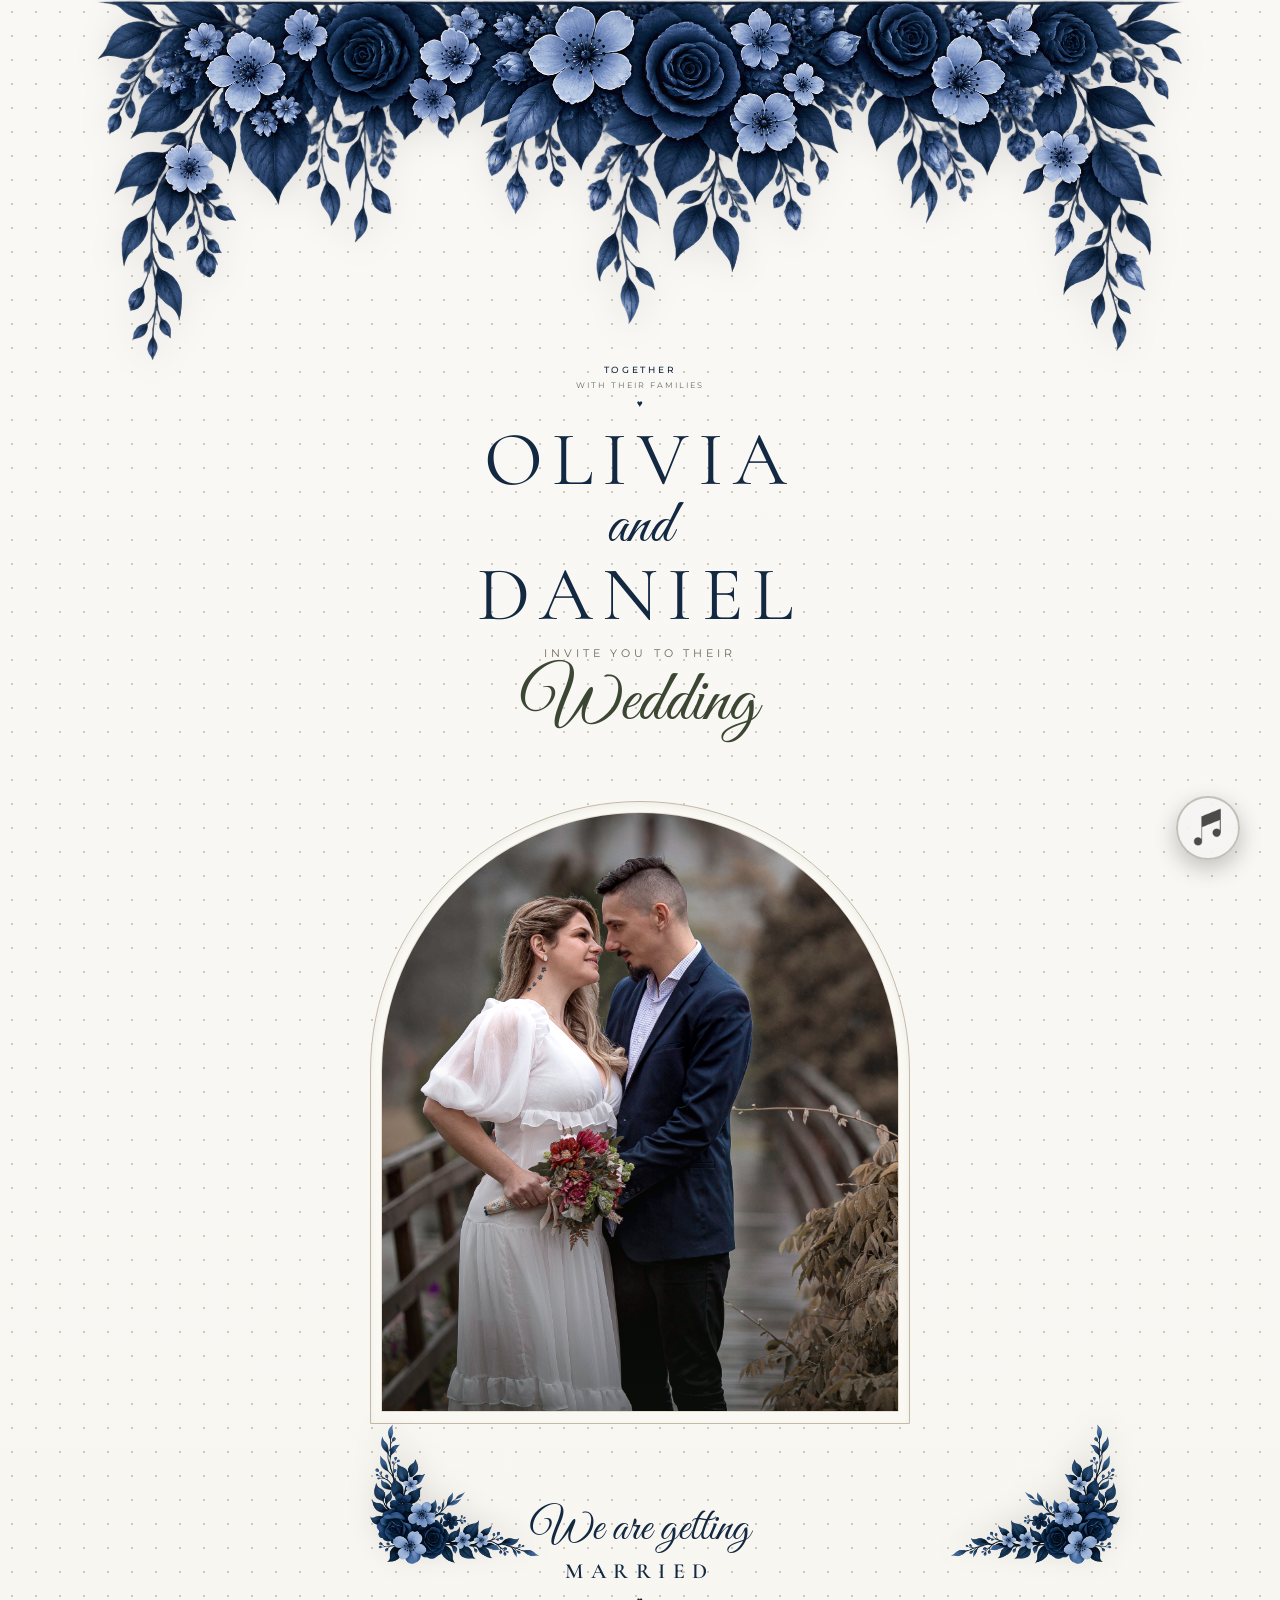
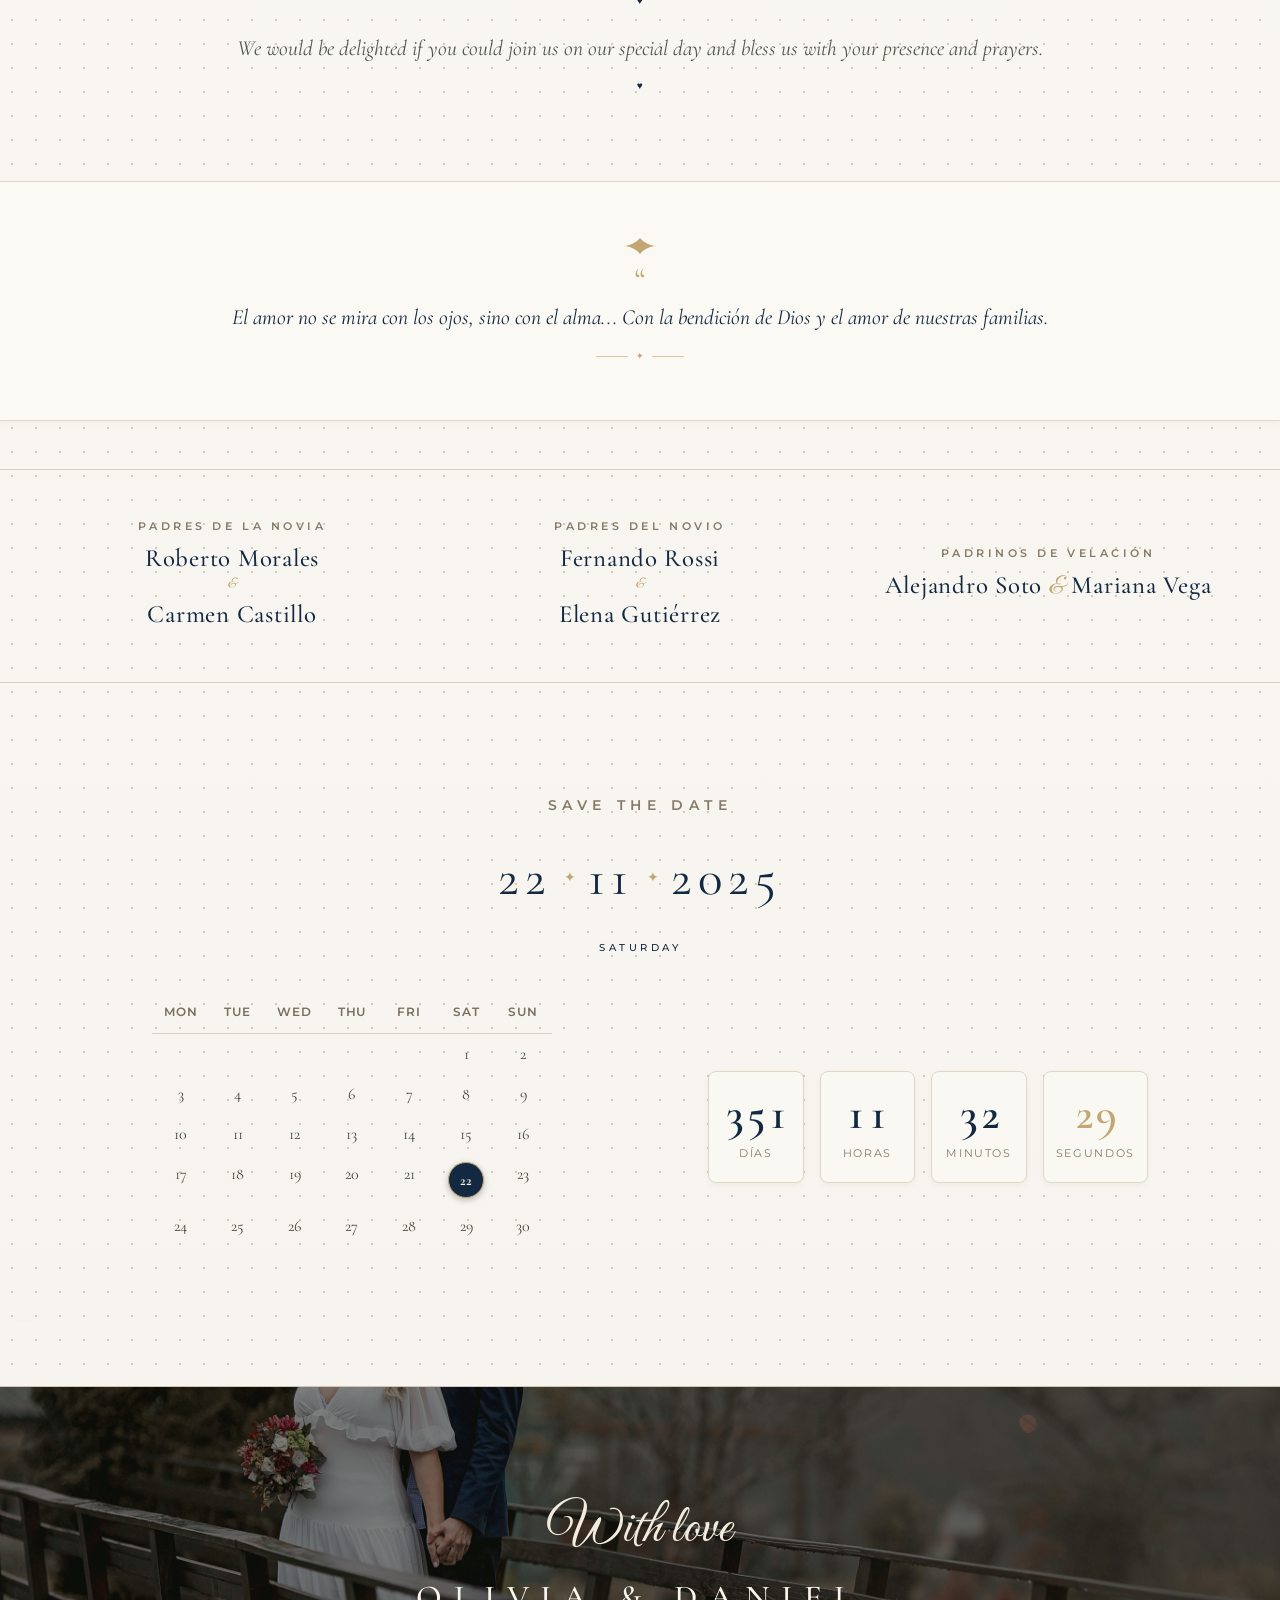
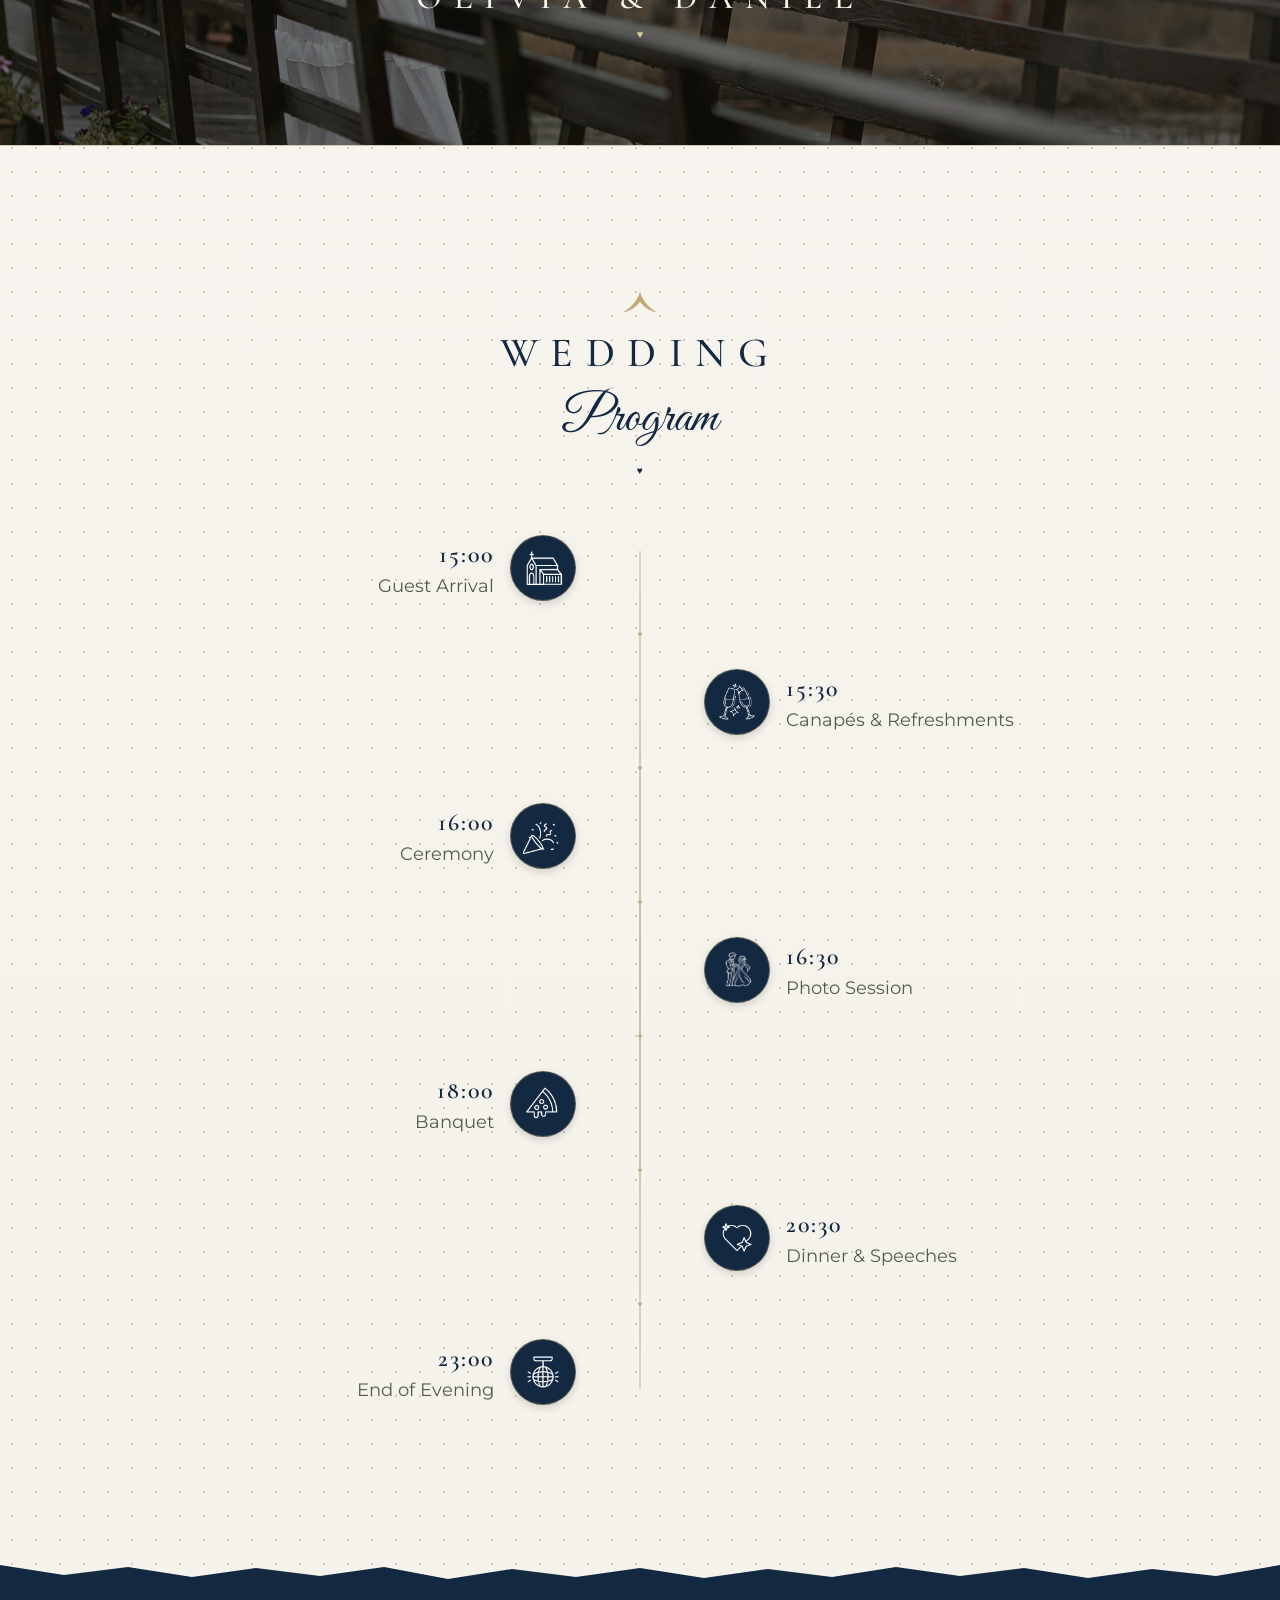
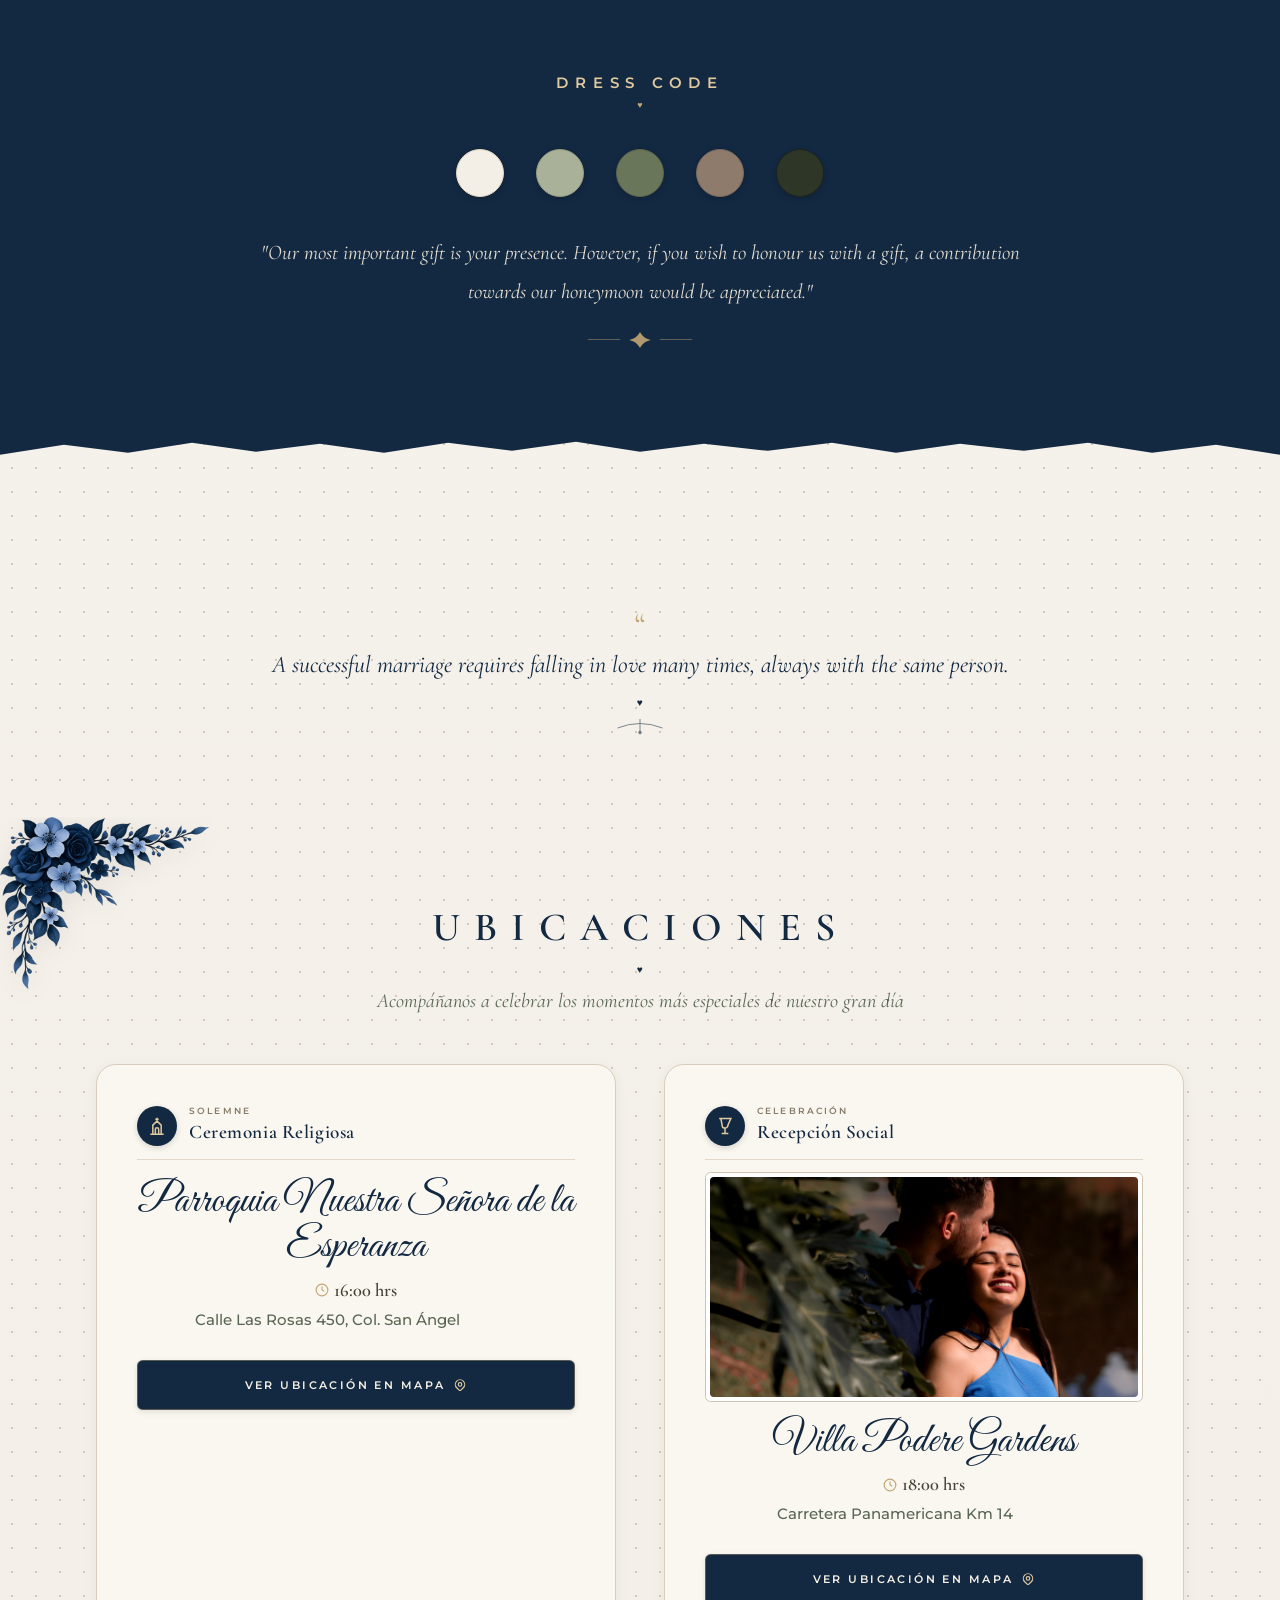
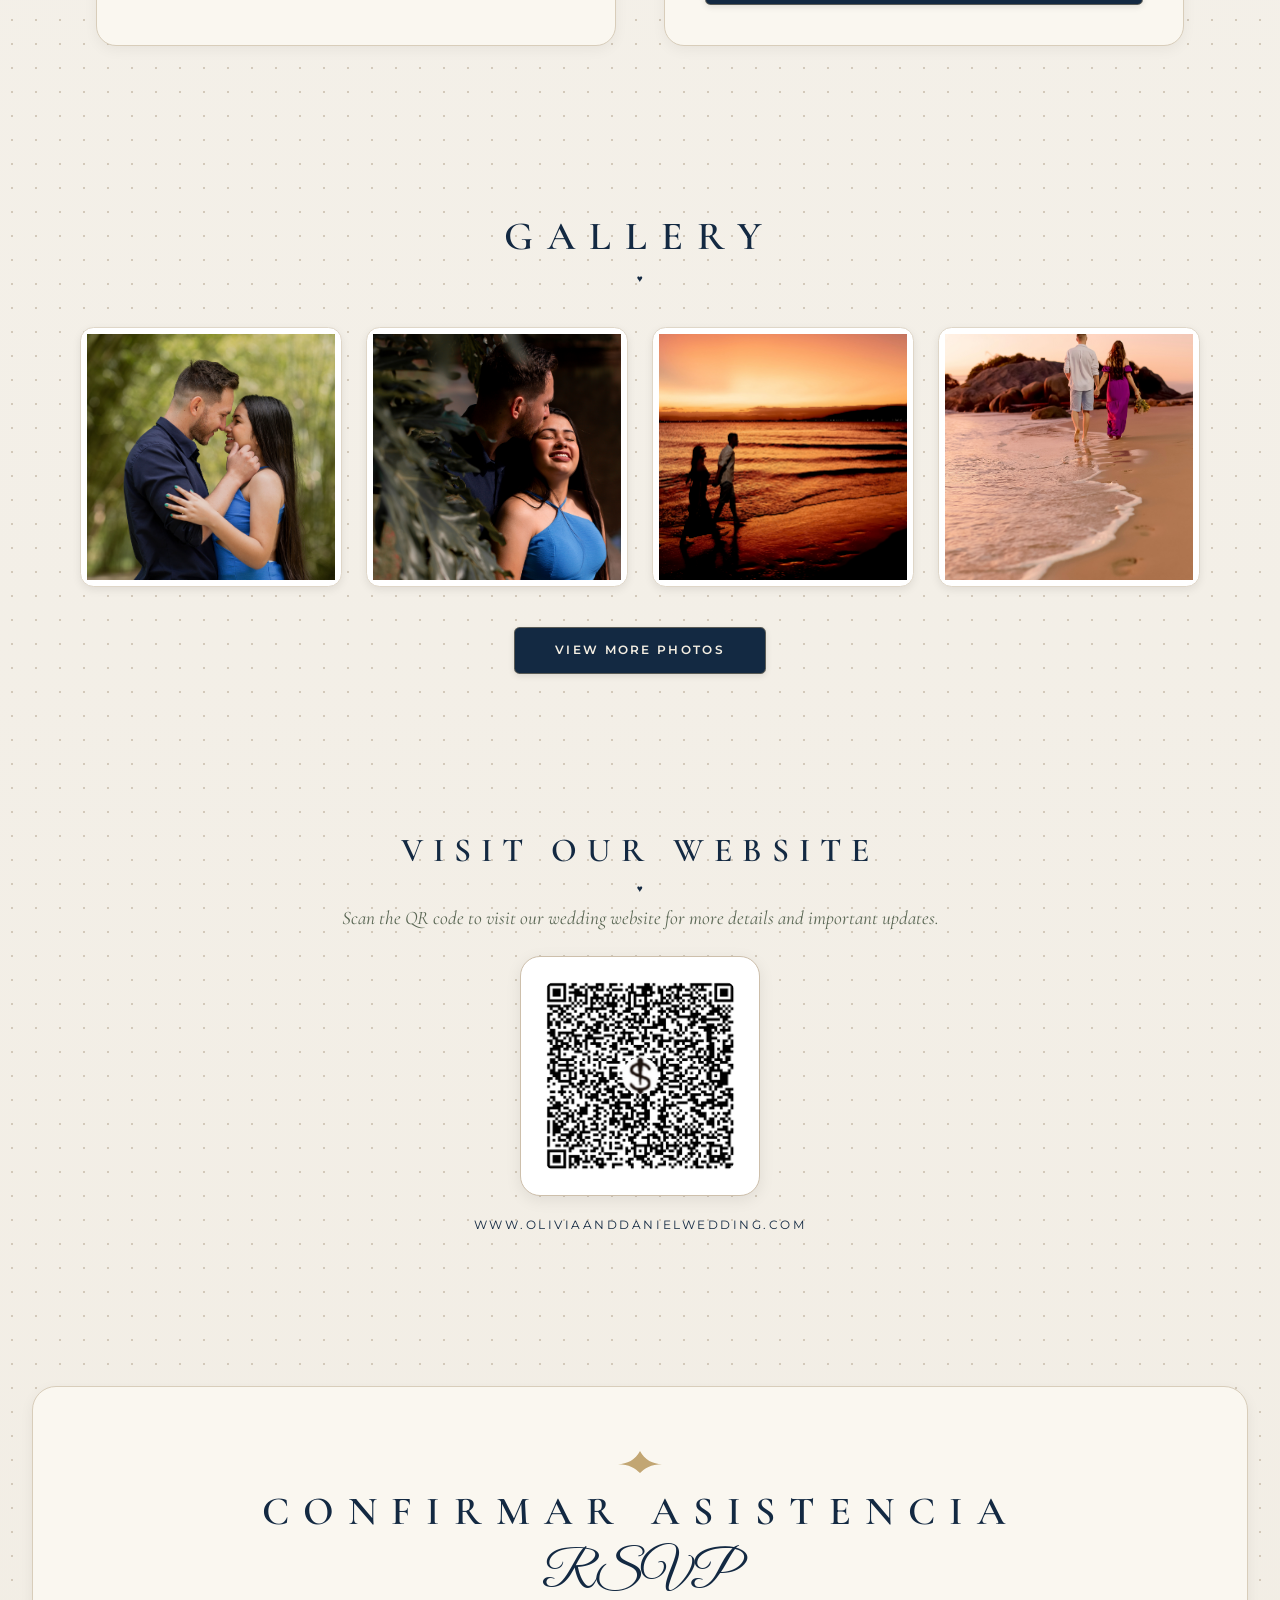
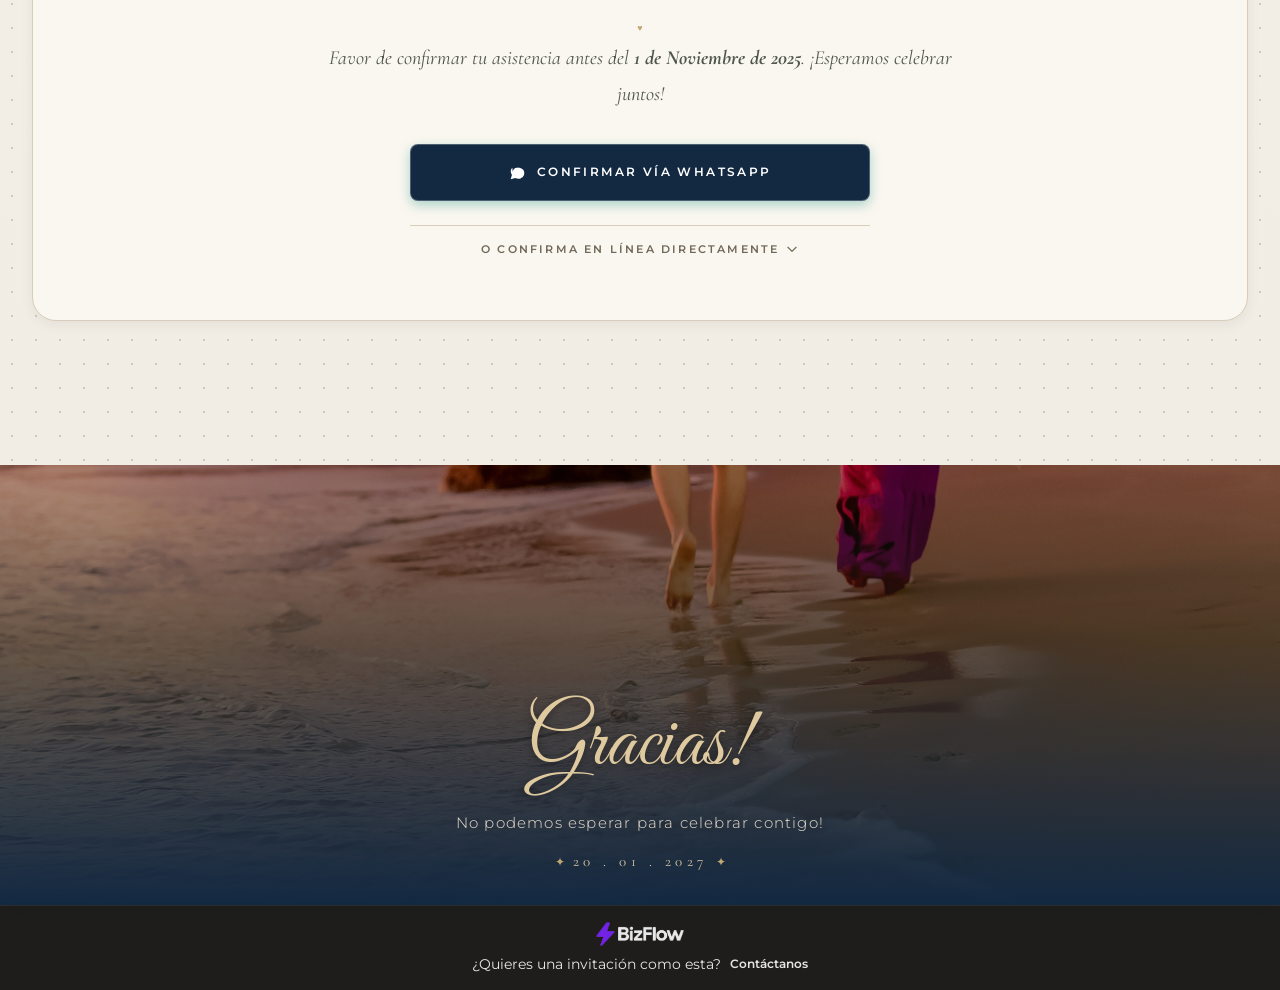
==== commit db03a251: "Arreglo de diseño" ====
--- a/invitacion.html
+++ b/invitacion.html
@@ -29,9 +29,14 @@
        ==================================================================== -->
   <main class="main-invitation-container bg-paper-texture" role="main">
 
+    <!-- Guirnalda Floral Superior (flores_1.png con base recta en la parte superior) -->
+    <div class="top-floral-banner" aria-hidden="true">
+      <img src="img/flores_1.png" alt="Ramo de flores superior" class="floral-crown-img" />
+    </div>
+
     <!-- Encabezado con Guirnalda Botánica -->
     <header class="invitation-header" data-purpose="invitation-header">
-      <div class="header-garland" aria-hidden="true">
+      <!-- <div class="header-garland" aria-hidden="true">
         <svg fill="none" stroke="currentColor" viewBox="0 0 100 35">
           <path d="M50 32 C35 22 20 28 5 15 M50 32 C65 22 80 28 95 15" stroke-linecap="round" stroke-width="1.2"></path>
           <path d="M50 32 C48 18 50 8 50 2" stroke-width="1.2"></path>
@@ -41,7 +46,7 @@
           <circle cx="20" cy="21" fill="#c2a673" r="2"></circle>
           <circle cx="80" cy="21" fill="#c2a673" r="2"></circle>
         </svg>
-      </div>
+      </div> -->
       <p class="header-together-tag">TOGETHER</p>
       <p class="header-families-tag">WITH THEIR FAMILIES</p>
       <div class="heart-divider" aria-hidden="true">♥</div>
@@ -64,20 +69,12 @@
           </div>
         </div>
 
-        <!-- Ornamentos botánicos esquineros -->
-        <div class="botanical-corner-svg left" aria-hidden="true">
-          <svg fill="#47543f" viewBox="0 0 100 100">
-            <path d="M20,80 Q40,50 80,60 Q50,70 20,80 Z" opacity="0.7"></path>
-            <path d="M15,85 Q30,65 65,80 Q40,85 15,85 Z" opacity="0.5"></path>
-            <circle cx="25" cy="75" fill="#baa47e" r="5"></circle>
-          </svg>
-        </div>
-        <div class="botanical-corner-svg right" aria-hidden="true">
-          <svg fill="#47543f" viewBox="0 0 100 100">
-            <path d="M20,80 Q40,50 80,60 Q50,70 20,80 Z" opacity="0.7"></path>
-            <path d="M15,85 Q30,65 65,80 Q40,85 15,85 Z" opacity="0.5"></path>
-            <circle cx="25" cy="75" fill="#baa47e" r="5"></circle>
-          </svg>
+        <!-- Flores de esquina en el retrato de novios (flores_2.png) -->
+        <div class="arch-floral-corner left" aria-hidden="true">
+          <img src="img/flores_2.png" alt="Flores decorativas" />
+        </div>
+        <div class="arch-floral-corner right" aria-hidden="true">
+          <img src="img/flores_2.png" alt="Flores decorativas" />
         </div>
       </div>
     </section>
@@ -95,6 +92,7 @@
 
     <!-- Bendición Matrimonial y Nombre de Padres y Padrinos -->
     <section class="blessing-parents-section" data-purpose="blessing-and-parents">
+
       <!-- Cita Emotiva de Amor -->
       <div class="blessing-quote-card">
         <div class="quote-flourish-top" aria-hidden="true">
@@ -131,13 +129,22 @@
         <div class="heart-divider-gold parent-divider">✦</div>
         <div class="parent-card-item">
           <p class="parent-role-tag">PADRINOS DE VELACIÓN</p>
-          <p class="parent-names">Alejandro Soto <span style="font-family: var(--font-script); color: var(--gold-accent);">&amp;</span> Mariana Vega</p>
+          <p class="parent-names">Alejandro Soto <span
+              style="font-family: var(--font-script); color: var(--gold-accent);">&amp;</span> Mariana Vega</p>
         </div>
       </div>
     </section>
 
     <!-- Save the Date, Calendario y Cuenta Regresiva -->
     <section class="save-the-date-section" data-purpose="save-the-date-section">
+      <!-- Flores de esquina entre el contenedor y el margen de la web -->
+      <div class="section-floral-corner top-right" aria-hidden="true">
+        <img src="img/flores_2.png" alt="Flores decorativas de esquina" />
+      </div>
+      <div class="section-floral-corner bottom-left" aria-hidden="true">
+        <img src="img/flores_2.png" alt="Flores decorativas de esquina" />
+      </div>
+
       <p class="save-the-date-title">SAVE THE DATE</p>
 
       <div class="date-three-box">
@@ -226,14 +233,14 @@
             </div>
           </div>
 
-          <a id="google-calendar-btn" href="#" target="_blank" rel="noopener noreferrer" class="calendar-btn-link">
+          <!-- <a id="google-calendar-btn" href="#" target="_blank" rel="noopener noreferrer" class="calendar-btn-link">
             <svg style="width: 14px; height: 14px; color: var(--gold-light);" fill="none" stroke="currentColor"
               viewBox="0 0 24 24" aria-hidden="true">
               <path stroke-linecap="round" stroke-linejoin="round" stroke-width="2"
                 d="M8 7V3m8 4V3m-9 8h10M5 21h14a2 2 0 002-2V7a2 2 0 00-2-2H5a2 2 0 00-2 2v12a2 2 0 002 2z"></path>
             </svg>
             <span>Agendar en Google Calendar</span>
-          </a>
+          </a> -->
         </div>
       </div>
     </section>
@@ -305,7 +312,7 @@
           <!-- Evento 4: 16:30 -->
           <div class="timeline-row">
             <div class="timeline-icon-badge" title="Sesión de Fotos">
-              <img src="iconos/Novios_bailando.gif" alt="Sesión de fotos" />
+              <img src="iconos/Novios_bailando.png" alt="Sesión de fotos" />
             </div>
             <div>
               <p class="timeline-time">16:30</p>
@@ -373,7 +380,8 @@
 
         <!-- Sugerencia de Regalos -->
         <p class="gift-registry-text">
-          "Our most important gift is your presence. However, if you wish to honour us with a gift, a contribution towards our honeymoon would be appreciated."
+          "Our most important gift is your presence. However, if you wish to honour us with a gift, a contribution
+          towards our honeymoon would be appreciated."
         </p>
 
         <!-- Detalle Botánico Dorado -->
@@ -408,6 +416,14 @@
 
     <!-- Lugares de Celebración (Two Venues) -->
     <section class="venues-section" data-purpose="two-venues-section">
+      <!-- Flores de esquina entre el contenedor y el margen de la web -->
+      <div class="section-floral-corner top-left" aria-hidden="true">
+        <img src="img/flores_2.png" alt="Flores decorativas de esquina" />
+      </div>
+      <div class="section-floral-corner top-right" aria-hidden="true">
+        <img src="img/flores_2.png" alt="Flores decorativas de esquina" />
+      </div>
+
       <h2 class="venues-title">UBICACIONES</h2>
       <div class="heart-divider" aria-hidden="true">♥</div>
       <p class="venues-subtitle">
@@ -539,56 +555,9 @@
         Scan the QR code to visit our wedding website for more details and important updates.
       </p>
 
-      <!-- Código QR Vectorial con Monograma Central O&D -->
+      <!-- Código QR Oficial -->
       <a id="website-qr-link" href="#" class="qr-box-card" title="Escanear o ingresar al sitio web">
-        <svg fill="#20291d" viewBox="0 0 100 100">
-          <rect fill="#20291d" height="28" rx="2" width="28" x="5" y="5"></rect>
-          <rect fill="#ffffff" height="20" rx="1" width="20" x="9" y="9"></rect>
-          <rect fill="#20291d" height="12" rx="1" width="12" x="13" y="13"></rect>
-          <rect fill="#20291d" height="28" rx="2" width="28" x="67" y="5"></rect>
-          <rect fill="#ffffff" height="20" rx="1" width="20" x="71" y="9"></rect>
-          <rect fill="#20291d" height="12" rx="1" width="12" x="75" y="13"></rect>
-          <rect fill="#20291d" height="28" rx="2" width="28" x="5" y="67"></rect>
-          <rect fill="#ffffff" height="20" rx="1" width="20" x="9" y="71"></rect>
-          <rect fill="#20291d" height="12" rx="1" width="12" x="13" y="75"></rect>
-          <rect height="5" width="5" x="38" y="6"></rect>
-          <rect height="5" width="5" x="47" y="6"></rect>
-          <rect height="5" width="5" x="56" y="6"></rect>
-          <rect height="5" width="5" x="38" y="15"></rect>
-          <rect height="5" width="5" x="47" y="22"></rect>
-          <rect height="5" width="5" x="56" y="15"></rect>
-          <rect height="5" width="5" x="38" y="28"></rect>
-          <rect height="5" width="5" x="47" y="32"></rect>
-          <rect height="5" width="5" x="6" y="38"></rect>
-          <rect height="5" width="5" x="14" y="42"></rect>
-          <rect height="5" width="5" x="22" y="38"></rect>
-          <rect height="5" width="5" x="28" y="44"></rect>
-          <rect height="5" width="5" x="6" y="52"></rect>
-          <rect height="5" width="5" x="18" y="52"></rect>
-          <rect height="5" width="5" x="26" y="56"></rect>
-          <rect height="8" width="8" x="40" y="40"></rect>
-          <rect height="6" width="6" x="52" y="42"></rect>
-          <rect height="6" width="6" x="40" y="54"></rect>
-          <rect height="8" width="8" x="50" y="52"></rect>
-          <rect height="5" width="5" x="68" y="38"></rect>
-          <rect height="6" width="6" x="78" y="42"></rect>
-          <rect height="5" width="5" x="88" y="38"></rect>
-          <rect height="5" width="5" x="70" y="50"></rect>
-          <rect height="6" width="6" x="82" y="52"></rect>
-          <rect height="6" width="6" x="38" y="68"></rect>
-          <rect height="5" width="5" x="48" y="74"></rect>
-          <rect height="6" width="6" x="56" y="68"></rect>
-          <rect height="5" width="5" x="40" y="84"></rect>
-          <rect height="6" width="6" x="52" y="86"></rect>
-          <rect height="5" width="5" x="68" y="68"></rect>
-          <rect height="5" width="5" x="78" y="72"></rect>
-          <rect height="6" width="6" x="88" y="68"></rect>
-          <rect height="6" width="6" x="72" y="82"></rect>
-          <rect height="5" width="5" x="84" y="84"></rect>
-          <circle cx="50" cy="50" fill="#ffffff" r="8"></circle>
-          <text fill="#20291d" font-family="'Playfair Display', serif" font-size="7.5" font-weight="bold"
-            text-anchor="middle" x="50" y="53">O&amp;D</text>
-        </svg>
+        <img src="img/qr.png" alt="Código QR Boda Olivia & Daniel" class="qr-code-img" />
       </a>
 
       <p class="website-link-text">www.oliviaanddanielwedding.com</p>
@@ -596,6 +565,11 @@
 
     <!-- Confirmar Asistencia (RSVP) -->
     <section class="rsvp-section" data-purpose="rsvp-section" id="rsvp">
+      <!-- Flores de esquina entre el contenedor y el margen de la web -->
+      <div class="section-floral-corner top-right" aria-hidden="true">
+        <img src="img/flores_2.png" alt="Flores decorativas de esquina" />
+      </div>
+
       <div class="rsvp-box-card">
         <div class="rsvp-botanical-top" aria-hidden="true">
           <svg fill="currentColor" viewBox="0 0 40 20">
@@ -608,7 +582,8 @@
         <div class="heart-divider-gold">♥</div>
 
         <p class="rsvp-instructions">
-          Favor de confirmar tu asistencia antes del <strong>1 de Noviembre de 2025</strong>. ¡Esperamos celebrar juntos!
+          Favor de confirmar tu asistencia antes del <strong>1 de Noviembre de 2025</strong>. ¡Esperamos celebrar
+          juntos!
         </p>
 
         <!-- Botón de Confirmación Directa por WhatsApp -->
@@ -633,7 +608,8 @@
         <form id="rsvp-online-form" class="rsvp-online-form hidden">
           <div>
             <label class="rsvp-label" for="guest-name">Nombre Completo o Familia</label>
-            <input id="guest-name" type="text" class="rsvp-input" placeholder="Ej. Familia Rodríguez Morales" required />
+            <input id="guest-name" type="text" class="rsvp-input" placeholder="Ej. Familia Rodríguez Morales"
+              required />
           </div>
 
           <div style="display: grid; grid-template-columns: 1fr 1fr; gap: 0.5rem;">
@@ -674,16 +650,42 @@
       <div class="final-closing-box">
         <img class="final-closing-img" src="img/foto_5.jpg" alt="Despedida de novios con luces cálidas" />
         <div class="final-closing-overlay">
-          <p class="final-thankyou-script">Thank You!</p>
+          <p class="final-thankyou-script">Gracias!</p>
           <p class="final-cant-wait-text">
-            We can't wait to celebrate with you!
+            No podemos esperar para celebrar contigo!
           </p>
           <div class="final-date-tag">
             <span>✦</span>
-            <span class="date">22 . 11 . 2025</span>
+            <span class="date">20 . 01 . 2027</span>
             <span>✦</span>
           </div>
         </div>
+      </div>
+    </footer>
+
+    <!-- ====================================================================
+        PIE DE PÁGINA BIZFLOW (CONTACTO)
+    ==================================================================== -->
+    <footer class="bizflow-footer"
+      style="width: 100%; background: #000000e0; backdrop-filter: blur(8px); -webkit-backdrop-filter: blur(8px); border-top: 1px solid rgba(255, 255, 255, 0.08); padding: 1rem 1rem; box-sizing: border-box; text-align: center; display: flex; flex-direction: column; align-items: center; justify-content: center; gap: 0.5rem; position: relative; z-index: 10;"
+      aria-label="BizFlow">
+
+      <!-- Logo BizFlow -->
+      <a href="https://wa.me/?text=Hola%20BizFlow%2C%20quisiera%20cotizar%20una%20invitaci%C3%B3n%20digital"
+        target="_blank" rel="noopener noreferrer" title="BizFlow" style="display: inline-block;">
+        <img src="img/Bizflow_logo.png" alt="BizFlow"
+          style="height: 24px; width: auto; max-width: 130px; object-fit: contain; display: block; opacity: 0.9;" />
+      </a>
+
+      <!-- Frase corta y botón Contáctanos resaltado al lado -->
+      <div
+        style="display: flex; align-items: center; justify-content: center; gap: 0.6rem; flex-wrap: wrap; font-family: var(--font-sans); font-size: 0.85rem; color: rgba(255, 255, 255, 0.888);">
+        <span>¿Quieres una invitación como esta?</span>
+        <a href="https://wa.me/?text=Hola%20BizFlow%2C%20quisiera%20cotizar%20una%20invitaci%C3%B3n%20digital"
+          target="_blank" rel="noopener noreferrer"
+          style="font-weight: 600; font-size: 0.78rem; color:#ffffffe2; text-decoration: none;">
+          <span>Contáctanos</span>
+        </a>
       </div>
     </footer>
 
@@ -719,4 +721,4 @@
   <script src="js/interactions.js"></script>
 </body>
 
-</html>
+</html>
--- a/css/global.css
+++ b/css/global.css
@@ -6,10 +6,10 @@
   /* Paleta Oficial */
   --parchment: #f7f4ee;
   --parchment-deep: #eee8dd;
-  --olive-dark: #2c3527;
-  --olive-deep: #1d2319;
-  --olive-muted: #3d4a36;
-  --olive-card: #262f22;
+  --olive-dark: #132942;
+  --olive-deep: #132942;
+  --olive-muted: #132942;
+  --olive-card: #132942;
   --gold-accent: #c2a673;
   --gold-light: #dfc99e;
   --gold-wax: #eed195;
@@ -100,7 +100,7 @@
 /* Textura de Papel Artesanal Fino */
 .bg-paper-texture {
   background-color: var(--parchment);
-  background-image: 
+  background-image:
     radial-gradient(#d3c9ba 0.75px, transparent 0.75px),
     linear-gradient(to bottom, rgba(255, 255, 255, 0.4), rgba(230, 222, 207, 0.35));
   background-size: 24px 24px, 100% 100%;
@@ -108,23 +108,19 @@
 
 /* Borde Rasgado Superior / Inferior (Deckled Torn Paper Edge) */
 .torn-edge-top {
-  clip-path: polygon(
-    0% 0%, 5% 10px, 10% 2px, 15% 12px, 20% 3px, 25% 11px, 
-    30% 2px, 35% 14px, 40% 4px, 45% 12px, 50% 3px, 55% 13px, 
-    60% 4px, 65% 12px, 70% 2px, 75% 11px, 80% 3px, 85% 13px, 
-    90% 4px, 95% 11px, 100% 0%, 100% 100%, 0% 100%
-  );
+  clip-path: polygon(0% 0%, 5% 10px, 10% 2px, 15% 12px, 20% 3px, 25% 11px,
+      30% 2px, 35% 14px, 40% 4px, 45% 12px, 50% 3px, 55% 13px,
+      60% 4px, 65% 12px, 70% 2px, 75% 11px, 80% 3px, 85% 13px,
+      90% 4px, 95% 11px, 100% 0%, 100% 100%, 0% 100%);
 }
 
 .torn-edge-bottom {
-  clip-path: polygon(
-    0% 0%, 100% 0%, 100% 100%, 95% calc(100% - 10px), 90% calc(100% - 2px),
-    85% calc(100% - 12px), 80% calc(100% - 4px), 75% calc(100% - 11px), 70% calc(100% - 2px),
-    65% calc(100% - 12px), 60% calc(100% - 4px), 55% calc(100% - 11px), 50% calc(100% - 3px),
-    45% calc(100% - 13px), 40% calc(100% - 4px), 35% calc(100% - 12px), 30% calc(100% - 2px),
-    25% calc(100% - 11px), 20% calc(100% - 3px), 15% calc(100% - 12px), 10% calc(100% - 2px),
-    5% calc(100% - 10px), 0% 100%
-  );
+  clip-path: polygon(0% 0%, 100% 0%, 100% 100%, 95% calc(100% - 10px), 90% calc(100% - 2px),
+      85% calc(100% - 12px), 80% calc(100% - 4px), 75% calc(100% - 11px), 70% calc(100% - 2px),
+      65% calc(100% - 12px), 60% calc(100% - 4px), 55% calc(100% - 11px), 50% calc(100% - 3px),
+      45% calc(100% - 13px), 40% calc(100% - 4px), 35% calc(100% - 12px), 30% calc(100% - 2px),
+      25% calc(100% - 11px), 20% calc(100% - 3px), 15% calc(100% - 12px), 10% calc(100% - 2px),
+      5% calc(100% - 10px), 0% 100%);
 }
 
 /* Marco en Arco para Fotografía */
@@ -146,4 +142,4 @@
 
 .flex {
   display: flex !important;
-}
+}
--- a/css/envelope.css
+++ b/css/envelope.css
@@ -27,7 +27,7 @@
   background-color: #FAF6EE;
   border-radius: 1.25rem;
   box-shadow: 0 25px 50px rgba(0, 0, 0, 0.45), 0 0 30px rgba(194, 166, 115, 0.15);
-  padding: 2.25rem 1.75rem;
+  padding: 3.25rem 1.75rem 2.25rem 1.75rem;
   border: 4px solid rgba(200, 178, 130, 0.55);
   text-align: center;
   display: flex;
@@ -36,6 +36,24 @@
   justify-content: space-between;
   min-height: 520px;
   box-sizing: border-box;
+  overflow: hidden;
+}
+
+.envelope-top-floral {
+  position: absolute;
+  top: 0;
+  left: 0;
+  width: 100%;
+  pointer-events: none;
+  line-height: 0;
+  z-index: 2;
+}
+
+.envelope-floral-img {
+  width: 100%;
+  height: auto;
+  display: block;
+  filter: drop-shadow(0 4px 10px rgba(0, 0, 0, 0.1));
 }
 
 .envelope-top-sub {
--- a/css/invitation.css
+++ b/css/invitation.css
@@ -19,7 +19,7 @@
    HEADER DECORATIVO BOTÁNICO
    ========================================================================== */
 .invitation-header {
-  padding: 1.75rem 1.5rem 0.5rem 1.5rem;
+  padding: 0rem 1.5rem 0.5rem 1.5rem;
   text-align: center;
   position: relative;
 }
@@ -115,6 +115,8 @@
   padding: 0.75rem 1.75rem;
   display: flex;
   justify-content: center;
+  position: relative;
+  overflow: visible;
 }
 
 .arch-photo-wrapper {
@@ -210,6 +212,8 @@
 .blessing-parents-section {
   padding: 1.5rem 1.5rem;
   text-align: center;
+  position: relative;
+  overflow: hidden;
 }
 
 .blessing-quote-card {
@@ -294,8 +298,10 @@
    SAVE THE DATE & CALENDARIO & CUENTA REGRESIVA
    ========================================================================== */
 .save-the-date-section {
-  padding: 1rem 1.5rem;
-  text-align: center;
+  padding: 4rem 1.5rem;
+  text-align: center;
+  position: relative;
+  overflow: hidden;
 }
 
 .save-the-date-title {
@@ -468,7 +474,7 @@
   height: 176px;
   width: 100%;
   overflow: hidden;
-  margin: 1.25rem 0;
+  margin: 0 0 1.25rem 0;
   border-top: 1px solid #D0C6B3;
   border-bottom: 1px solid #D0C6B3;
 }
@@ -688,11 +694,30 @@
   transform: scale(1.15);
 }
 
-.swatch-1 { background-color: #F4EFE6; border: 1px solid #E2D5C0; }
-.swatch-2 { background-color: #A9B299; border: 1px solid #919C7E; }
-.swatch-3 { background-color: #6A7659; border: 1px solid #5A6549; }
-.swatch-4 { background-color: #8E7B6C; border: 1px solid #7B695A; }
-.swatch-5 { background-color: #2D3627; border: 1px solid #1E241A; }
+.swatch-1 {
+  background-color: #F4EFE6;
+  border: 1px solid #E2D5C0;
+}
+
+.swatch-2 {
+  background-color: #A9B299;
+  border: 1px solid #919C7E;
+}
+
+.swatch-3 {
+  background-color: #6A7659;
+  border: 1px solid #5A6549;
+}
+
+.swatch-4 {
+  background-color: #8E7B6C;
+  border: 1px solid #7B695A;
+}
+
+.swatch-5 {
+  background-color: #2D3627;
+  border: 1px solid #1E241A;
+}
 
 .gift-registry-text {
   font-family: var(--font-serif);
@@ -750,6 +775,8 @@
 .venues-section {
   padding: 1.5rem 1.5rem;
   text-align: center;
+  position: relative;
+  overflow: hidden;
 }
 
 .venues-title {
@@ -1021,19 +1048,32 @@
 
 .qr-box-card {
   display: inline-block;
-  padding: 0.75rem;
+  padding: 0.85rem;
   background-color: #FFFFFF;
   border: 1px solid #CDBFAB;
-  border-radius: 0.85rem;
-  box-shadow: 0 4px 12px rgba(0, 0, 0, 0.08);
-  margin-bottom: 0.75rem;
+  border-radius: 1rem;
+  box-shadow: 0 4px 16px rgba(0, 0, 0, 0.08);
+  margin-bottom: 0.85rem;
+  transition: transform 0.3s ease, box-shadow 0.3s ease, border-color 0.3s ease;
+  overflow: hidden;
+  text-decoration: none;
+}
+
+.qr-box-card:hover {
+  transform: translateY(-3px) scale(1.02);
+  box-shadow: 0 8px 24px rgba(44, 53, 39, 0.15);
+  border-color: var(--gold-accent);
 }
 
 .qr-box-card svg,
-.qr-box-card img {
+.qr-box-card img,
+.qr-code-img {
   width: 144px;
   height: 144px;
+  display: block;
   object-fit: contain;
+  border-radius: 0.65rem;
+  background-color: #FFFFFF;
 }
 
 .website-link-text {
@@ -1050,6 +1090,8 @@
 .rsvp-section {
   padding: 1.5rem 1.5rem;
   text-align: center;
+  position: relative;
+  overflow: hidden;
 }
 
 .rsvp-box-card {
@@ -1110,7 +1152,7 @@
   width: 100%;
   padding: 0.85rem 1rem;
   border-radius: 0.5rem;
-  background-color: #128C7E;
+  background-color: #132942;
   color: #FFFFFF;
   font-family: var(--font-sans);
   font-size: 10px;
@@ -1293,8 +1335,8 @@
    ========================================================================== */
 .floating-music-btn {
   position: fixed;
-  bottom: 1.25rem;
-  right: 1.25rem;
+  bottom: 7.25rem;
+  right: 0.25rem;
   z-index: 90;
   width: 52px;
   height: 52px;
@@ -1367,3 +1409,108 @@
   box-shadow: 0 25px 60px rgba(0, 0, 0, 0.6);
   object-fit: contain;
 }
+
+/* ==========================================================================
+   ELEMENTOS FLORALES DECORATIVOS (flores_1.png & flores_2.png)
+   ========================================================================== */
+
+/* Guirnalda Superior de Corona (flores_1.png con base recta en la parte superior) */
+.top-floral-banner {
+  width: 100%;
+  display: flex;
+  justify-content: center;
+  align-items: flex-start;
+  position: relative;
+  line-height: 0;
+  margin: 0;
+  padding: 0;
+  z-index: 5;
+  pointer-events: none;
+}
+
+.floral-crown-img {
+  width: 100%;
+  max-width: 950px;
+  height: auto;
+  display: block;
+  object-fit: contain;
+  object-position: top center;
+  filter: drop-shadow(0 6px 16px rgba(0, 0, 0, 0.1));
+}
+
+/* Flores de Esquina entre contenedor y margen de la web (flores_2.png) */
+.section-floral-corner {
+  position: absolute;
+  pointer-events: none;
+  z-index: 1;
+  line-height: 0;
+  user-select: none;
+  margin: 0;
+  padding: 0;
+}
+
+.section-floral-corner img {
+  display: block;
+  width: 140px;
+  height: auto;
+  object-fit: contain;
+  filter: drop-shadow(0 4px 12px rgba(0, 0, 0, 0.08));
+}
+
+.section-floral-corner.top-left {
+  top: 0;
+  left: 0;
+  transform: none;
+  transform-origin: top left;
+}
+
+.section-floral-corner.top-right {
+  top: 0;
+  right: 0;
+  transform: scaleX(-1);
+  transform-origin: top right;
+}
+
+.section-floral-corner.bottom-left {
+  bottom: 0;
+  left: 0;
+  transform: scaleY(-1);
+  transform-origin: bottom left;
+}
+
+.section-floral-corner.bottom-right {
+  bottom: 0;
+  right: 0;
+  transform: scale(-1);
+  transform-origin: bottom right;
+}
+
+/* Flores en las esquinas inferiores del marco de foto de novios */
+.arch-floral-corner {
+  position: absolute;
+  bottom: 0;
+  z-index: 4;
+  pointer-events: none;
+  line-height: 0;
+  margin: 0;
+  padding: 0;
+}
+
+.arch-floral-corner.left {
+  left: 0;
+  transform: scaleY(-1);
+  transform-origin: bottom left;
+}
+
+.arch-floral-corner.right {
+  right: 0;
+  transform: scale(-1);
+  transform-origin: bottom right;
+}
+
+.arch-floral-corner img {
+  width: 135px;
+  height: auto;
+  display: block;
+  filter: drop-shadow(0 6px 14px rgba(0, 0, 0, 0.12));
+}
--- a/css/responsive.css
+++ b/css/responsive.css
@@ -1,38 +1,67 @@
 /* ==========================================================================
    RESPONSIVE.CSS - PANTALLA COMPLETA TOTAL (MÓVIL, TABLET Y PANTALLA SETUP / PC)
    Boda Olivia & Daniel - Sin espacios laterales ni bordes vacíos
+   Edge-to-Edge Responsive System
    ========================================================================== */
 
 /* --------------------------------------------------------------------------
-   REGLAS BASE DE PANTALLA COMPLETA (EDGE-TO-EDGE)
+   REGLAS BASE OBLIGATORIAS: PANTALLA COMPLETA Y CERO ESPACIOS LATERALES
    -------------------------------------------------------------------------- */
+html,
 body {
+  width: 100% !important;
+  max-width: 100% !important;
   margin: 0 !important;
   padding: 0 !important;
-  width: 100% !important;
-  max-width: 100vw !important;
   background-color: var(--parchment) !important;
   overflow-x: hidden !important;
   display: block !important;
 }
 
+main,
 .main-invitation-container {
   width: 100% !important;
   max-width: 100% !important;
   margin: 0 !important;
   padding: 0 !important;
+  border: none !important;
   border-left: none !important;
   border-right: none !important;
-  border: none !important;
   box-shadow: none !important;
+  background-color: var(--parchment);
+  position: relative;
+  overflow: hidden;
+  box-sizing: border-box;
 }
 
-/* --------------------------------------------------------------------------
+/* Todas las secciones del contenido principal a 100% de ancho */
+.invitation-header,
+.couple-portrait-section,
+.invitation-text-section,
+.blessing-parents-section,
+.save-the-date-section,
+.night-photo-break,
+.wedding-program-section,
+.dress-code-section,
+.quote-section,
+.venues-section,
+.gallery-section,
+.website-qr-section,
+.rsvp-section,
+.final-closing-footer {
+  width: 100% !important;
+  max-width: 100% !important;
+  margin-left: 0 !important;
+  margin-right: 0 !important;
+  box-sizing: border-box !important;
+}
+
+/* ==========================================================================
    1. TELÉFONOS MÓVILES (< 768px)
-   -------------------------------------------------------------------------- */
+   ========================================================================== */
 @media (max-width: 767px) {
   .invitation-header {
-    padding: 2rem 1.25rem 0.5rem 1.25rem;
+    padding: 0rem 1rem 0.5rem 1rem;
   }
 
   .couple-title-main {
@@ -49,6 +78,7 @@
 
   .arch-photo-wrapper {
     max-width: 320px;
+    width: 100%;
     margin: 0 auto;
   }
 
@@ -64,28 +94,92 @@
   .venues-cards-stack,
   .gallery-grid-2x2,
   .rsvp-box-card {
-    max-width: 360px;
-    margin-left: auto;
-    margin-right: auto;
+    width: 100%;
+    max-width: 100%;
+    box-sizing: border-box;
   }
 
   .gallery-grid-2x2 {
+    display: grid;
     grid-template-columns: repeat(2, 1fr);
+    gap: 0.75rem;
+    padding: 0 0.5rem;
+  }
+
+  .gallery-thumb-item {
+    height: 140px;
   }
 
   .save-the-date-content-wrap {
     display: flex;
     flex-direction: column;
     align-items: center;
+    width: 100%;
+  }
+
+  .calendar-wrapper {
+    width: 100%;
+    max-width: 330px;
+    margin: 0 auto;
+  }
+
+  .countdown-container {
+    width: 100%;
+    max-width: 340px;
+    margin: 1.5rem auto 0 auto;
+  }
+
+  .timeline-items-list {
+    padding: 0 0.5rem;
+  }
+
+  .venues-cards-stack {
+    display: flex;
+    flex-direction: column;
+    gap: 1.5rem;
+    padding: 0 0.75rem;
+  }
+
+  .rsvp-box-card {
+    padding: 2rem 1.25rem;
+    border-radius: 1rem;
+    margin: 0 0.5rem;
+  }
+
+  /* Flores Decorativas en Móvil */
+  .floral-crown-img {
+    width: 100%;
+    max-width: 100%;
+  }
+
+  .section-floral-corner img {
+    width: 125px;
+  }
+
+  .arch-floral-corner {
+    bottom: 0;
+  }
+
+  .arch-floral-corner.left {
+    left: 0;
+  }
+
+  .arch-floral-corner.right {
+    right: 0;
+  }
+
+  .arch-floral-corner img {
+    width: 115px;
   }
 }
 
-/* --------------------------------------------------------------------------
+/* ==========================================================================
    2. PANTALLAS TABLET (768px – 1023px)
-   -------------------------------------------------------------------------- */
+   Distribución ampliada sin espacios vacíos laterales
+   ========================================================================== */
 @media (min-width: 768px) and (max-width: 1023px) {
   .invitation-header {
-    padding: 3rem 2rem 1.25rem 2rem;
+    padding: 0rem 1.5rem 1.25rem 1.5rem;
   }
 
   .couple-title-main {
@@ -101,39 +195,48 @@
   }
 
   .arch-photo-wrapper {
-    max-width: 420px;
+    max-width: 440px;
+    width: 100%;
     margin: 0 auto;
   }
 
   .arch-frame-inner {
-    height: 480px;
+    height: 500px;
   }
 
   .invitation-body-quote {
-    max-width: 580px;
+    max-width: 720px;
     font-size: 1.2rem;
     margin: 0.75rem auto 0 auto;
-  }
-
-  /* Cita de Bendición y Padres */
+    padding: 0 1.5rem;
+  }
+
+  /* Cita de Bendición a todo el ancho */
   .blessing-quote-card {
-    max-width: 700px;
-    padding: 2rem 2.5rem;
-    margin: 0 auto 2rem auto;
+    width: 100%;
+    max-width: 100%;
+    padding: 2.5rem 2rem;
+    margin: 0 0 2rem 0;
+    border-radius: 0;
+    border-left: none;
+    border-right: none;
   }
 
   .blessing-quote-text {
-    font-size: 1.1rem;
-  }
-
-  /* Padres en 3 Columnas */
+    font-size: 1.15rem;
+    max-width: 800px;
+    margin: 0 auto;
+  }
+
+  /* Padres en 3 Columnas a pantalla completa */
   .parents-block {
     display: grid;
     grid-template-columns: repeat(3, 1fr);
     gap: 1.5rem;
-    max-width: 760px;
-    margin: 0 auto;
-    padding: 2rem 1rem;
+    width: 100%;
+    max-width: 100%;
+    margin: 0;
+    padding: 2.5rem 1.5rem;
     align-items: center;
   }
 
@@ -142,48 +245,62 @@
   }
 
   .parent-names {
-    font-size: 1.3rem;
-  }
-
-  /* Save the Date Lado a Lado */
+    font-size: 1.35rem;
+  }
+
+  /* Save the Date Lado a Lado a todo el ancho */
+  .save-the-date-section {
+    padding: 3.5rem 1.5rem;
+  }
+
   .save-the-date-content-wrap {
-    display: flex;
-    flex-direction: row;
+    display: grid;
+    grid-template-columns: 1fr 1fr;
+    gap: 2.5rem;
+    width: 100%;
+    max-width: 100%;
+    margin: 2rem 0 0 0;
     align-items: center;
-    justify-content: center;
-    gap: 3.5rem;
-    max-width: 760px;
-    margin: 2rem auto 0 auto;
+    justify-items: center;
   }
 
   .calendar-wrapper {
     margin: 0;
-    max-width: 320px;
+    width: 100%;
+    max-width: 340px;
   }
 
   .countdown-container {
     margin: 0;
-    width: 340px;
-  }
-
-  /* Banner nocturno a todo el ancho */
+    width: 100%;
+    max-width: 360px;
+  }
+
+  /* Banner nocturno edge-to-edge */
   .night-photo-break {
-    height: 240px;
+    height: 280px;
     margin: 2.5rem 0;
+    width: 100%;
   }
 
   .night-photo-overlay .with-love-script {
-    font-size: 2.4rem;
+    font-size: 2.6rem;
   }
 
   .night-photo-overlay .names-tag {
-    font-size: 1.5rem;
-  }
-
-  /* Itinerario Alternado con guía central */
+    font-size: 1.6rem;
+  }
+
+  /* Itinerario Alternado a todo el ancho */
+  .wedding-program-section {
+    padding: 3.5rem 1.5rem;
+  }
+
   .timeline-container {
-    max-width: 650px;
-    margin: 2.5rem auto 0 auto;
+    width: 100%;
+    max-width: 100%;
+    margin: 2.5rem 0 0 0;
+    padding: 0 1rem;
   }
 
   .timeline-guide-line {
@@ -220,118 +337,235 @@
     justify-content: center;
   }
 
-  /* Dress code amplio */
+  /* Dress code edge-to-edge */
+  .dress-code-section {
+    margin: 3.5rem 0;
+    width: 100%;
+  }
+
   .dress-code-content {
-    padding: 3.5rem 2rem;
+    padding: 3.5rem 1.5rem;
+    width: 100%;
+    max-width: 100%;
   }
 
   .gift-registry-text {
-    max-width: 600px;
+    max-width: 700px;
+    margin: 1rem auto 0 auto;
     font-size: 1.15rem;
   }
 
-  /* Ubicaciones en 2 Columnas */
+  /* Cita Romántica */
+  .quote-section {
+    padding: 3.5rem 1.5rem;
+    width: 100%;
+  }
+
+  .quote-section blockquote {
+    max-width: 760px;
+    margin: 0 auto;
+    font-size: 1.3rem;
+  }
+
+  /* Ubicaciones en 2 Columnas a todo el ancho */
+  .venues-section {
+    padding: 3.5rem 1.5rem;
+    width: 100%;
+  }
+
   .venues-cards-stack {
     display: grid;
-    grid-template-columns: repeat(2, 1fr);
+    grid-template-columns: 1fr 1fr;
     gap: 2rem;
-    max-width: 760px;
-    margin: 0 auto;
+    width: 100%;
+    max-width: 100%;
+    margin: 0;
+    padding: 0;
+  }
+
+  .venue-card {
+    padding: 1.75rem;
   }
 
   .venue-photo-inner {
-    height: 160px;
-  }
-
-  /* Galería en 4 Columnas horizontales */
+    height: 180px;
+  }
+
+  /* Galería en 4 Columnas horizontales a pantalla completa */
+  .gallery-section {
+    padding: 3.5rem 1.5rem;
+    width: 100%;
+  }
+
   .gallery-grid-2x2 {
     display: grid;
     grid-template-columns: repeat(4, 1fr);
     gap: 1rem;
-    max-width: 760px;
-    margin: 1.5rem auto 0 auto;
+    width: 100%;
+    max-width: 100%;
+    margin: 1.5rem 0 0 0;
+    padding: 0;
   }
 
   .gallery-thumb-item {
     height: 180px;
   }
 
-  /* RSVP */
+  /* RSVP a todo el ancho */
+  .rsvp-section {
+    padding: 3.5rem 1.5rem;
+    width: 100%;
+  }
+
   .rsvp-box-card {
-    max-width: 600px;
-    padding: 2.5rem 2rem;
-    margin: 0 auto;
-  }
-
+    width: 100%;
+    max-width: 100%;
+    padding: 3rem 2rem;
+    margin: 0;
+    border-radius: 1.25rem;
+  }
+
+  /* Cierre */
   .final-closing-box {
-    height: 320px;
+    height: 340px;
   }
 
   .final-thankyou-script {
-    font-size: 3.8rem;
+    font-size: 4rem;
+  }
+
+  /* Flores Decorativas en Tablet */
+  .floral-crown-img {
+    width: 92%;
+    max-width: 820px;
+  }
+
+  .section-floral-corner img {
+    width: 190px;
+  }
+
+  .arch-floral-corner {
+    bottom: 0;
+  }
+
+  .arch-floral-corner.left {
+    left: 0;
+  }
+
+  .arch-floral-corner.right {
+    right: 0;
+  }
+
+  .arch-floral-corner img {
+    width: 170px;
   }
 }
 
-/* --------------------------------------------------------------------------
+/* ==========================================================================
    3. PANTALLAS SETUP / PC / DESKTOP (min-width: 1024px)
-   EXPERIENCIA COMPLETA EDGE-TO-EDGE
-   -------------------------------------------------------------------------- */
+   EXPERIENCIA COMPLETA EDGE-TO-EDGE SIN ESPACIOS LATERALES NI MÁRGENES
+   ========================================================================== */
 @media (min-width: 1024px) {
-  /* Encabezado */
+
+  /* Encabezado Principal */
   .invitation-header {
-    padding: 4rem 2rem 1.5rem 2rem;
+    padding: 0rem 1.5rem 1.5rem 1.5rem;
+    width: 100%;
   }
 
   .couple-title-main {
     font-size: 4.8rem;
-    letter-spacing: 0.1em;
+    letter-spacing: 0.12em;
   }
 
   .couple-script-and {
-    font-size: 3.6rem;
+    font-size: 3.8rem;
   }
 
   .wedding-script-title {
-    font-size: 4.4rem;
+    font-size: 4.5rem;
+  }
+
+  .invite-subtitle {
+    font-size: 11px;
+    letter-spacing: 0.35em;
   }
 
   /* Retrato en Arco */
+  .couple-portrait-section {
+    padding: 2rem 0;
+    width: 100%;
+    display: flex;
+    justify-content: center;
+  }
+
   .arch-photo-wrapper {
-    max-width: 480px;
+    max-width: 540px;
+    width: 100%;
     margin: 0 auto;
   }
 
   .arch-frame-inner {
-    height: 540px;
+    height: 600px;
+  }
+
+  .invitation-text-section {
+    padding: 2.5rem 1.5rem;
+    width: 100%;
+  }
+
+  .getting-married-script {
+    font-size: 2.8rem;
+  }
+
+  .getting-married-h3 {
+    font-size: 1.35rem;
+    letter-spacing: 0.35em;
   }
 
   .invitation-body-quote {
-    max-width: 680px;
-    font-size: 1.3rem;
-    margin: 1rem auto 0 auto;
-    line-height: 1.75;
-  }
-
-  /* Bendición y Padres */
+    max-width: 860px;
+    font-size: 1.35rem;
+    margin: 1.25rem auto 0 auto;
+    line-height: 1.8;
+    padding: 0 1.5rem;
+  }
+
+  /* Bendición Matrimonial a Pantalla Completa */
+  .blessing-parents-section {
+    padding: 2.5rem 0;
+    width: 100%;
+  }
+
   .blessing-quote-card {
-    max-width: 860px;
-    padding: 2.5rem 3rem;
-    margin: 0 auto 2.5rem auto;
+    width: 100%;
+    max-width: 100%;
+    margin: 0 0 3rem 0;
+    padding: 3.5rem 2rem;
+    border-radius: 0;
+    border-left: none;
+    border-right: none;
+    box-sizing: border-box;
   }
 
   .blessing-quote-text {
-    font-size: 1.25rem;
-    line-height: 1.8;
-  }
-
+    font-size: 1.35rem;
+    line-height: 1.9;
+    max-width: 950px;
+    margin: 0 auto;
+  }
+
+  /* Padres y Padrinos en 3 Columnas a 100% de Ancho */
   .parents-block {
     display: grid;
     grid-template-columns: repeat(3, 1fr);
     gap: 2.5rem;
-    max-width: 1100px;
-    margin: 0 auto;
-    padding: 2.5rem 1.5rem;
+    width: 100%;
+    max-width: 100%;
+    margin: 0;
+    padding: 3rem 3rem;
     align-items: center;
+    box-sizing: border-box;
   }
 
   .parent-divider {
@@ -339,121 +573,136 @@
   }
 
   .parent-role-tag {
-    font-size: 10px;
-    letter-spacing: 0.3em;
+    font-size: 11px;
+    letter-spacing: 0.32em;
   }
 
   .parent-names {
-    font-size: 1.45rem;
-    margin-top: 0.35rem;
-  }
-
-  /* Save the Date Lado a Lado */
+    font-size: 1.55rem;
+    margin-top: 0.4rem;
+  }
+
+  /* Save the Date a Pantalla Completa (2 Columnas Fluidas) */
   .save-the-date-section {
     padding: 4.5rem 2rem;
+    width: 100%;
   }
 
   .save-the-date-title {
-    font-size: 13px;
-    letter-spacing: 0.35em;
+    font-size: 14px;
+    letter-spacing: 0.4em;
+  }
+
+  .date-three-box {
+    margin: 1.5rem 0;
   }
 
   .date-three-box span.num {
-    font-size: 2.75rem;
+    font-size: 3.2rem;
   }
 
   .save-the-date-content-wrap {
-    display: flex;
-    flex-direction: row;
+    display: grid;
+    grid-template-columns: 1fr 1fr;
+    gap: 4rem;
+    width: 100%;
+    max-width: 100%;
+    margin: 3rem 0 0 0;
+    padding: 0 4rem;
     align-items: center;
-    justify-content: center;
-    gap: 5rem;
-    max-width: 1000px;
-    margin: 2.5rem auto 0 auto;
+    justify-items: center;
+    box-sizing: border-box;
   }
 
   .calendar-wrapper {
     margin: 0;
-    max-width: 360px;
-    width: 100%;
+    width: 100%;
+    max-width: 400px;
   }
 
   .calendar-header-grid {
-    font-size: 11px;
-    padding-bottom: 0.5rem;
+    font-size: 12px;
+    padding-bottom: 0.75rem;
   }
 
   .calendar-days-grid {
-    font-size: 15px;
-    row-gap: 0.85rem;
+    font-size: 16px;
+    row-gap: 1rem;
   }
 
   .calendar-day-active span {
-    width: 32px;
-    height: 32px;
-    font-size: 13px;
+    width: 36px;
+    height: 36px;
+    font-size: 14px;
   }
 
   .countdown-container {
     margin: 0;
-    width: 400px;
+    width: 100%;
+    max-width: 440px;
   }
 
   .countdown-grid {
-    gap: 0.85rem;
+    gap: 1rem;
   }
 
   .countdown-item {
-    padding: 1rem 0.5rem;
+    padding: 1.25rem 0.75rem;
   }
 
   .countdown-item span.number {
-    font-size: 2.4rem;
+    font-size: 2.8rem;
   }
 
   .countdown-item span.label {
-    font-size: 10px;
-    margin-top: 0.4rem;
+    font-size: 11px;
+    margin-top: 0.5rem;
   }
 
   .calendar-btn-link {
-    padding: 0.95rem 2.25rem;
-    font-size: 10.5px;
-    margin-top: 1.5rem;
-  }
-
-  /* Banner nocturno edge-to-edge */
+    padding: 1.1rem 2.5rem;
+    font-size: 11px;
+    margin-top: 1.75rem;
+  }
+
+  /* Banner Nocturno 100% Edge-to-Edge */
   .night-photo-break {
-    height: 300px;
-    margin: 3.5rem 0;
+    height: 360px;
+    margin: 4rem 0;
+    width: 100%;
+    max-width: 100%;
   }
 
   .night-photo-overlay .with-love-script {
-    font-size: 3rem;
+    font-size: 3.4rem;
   }
 
   .night-photo-overlay .names-tag {
-    font-size: 1.85rem;
+    font-size: 2.1rem;
     letter-spacing: 0.35em;
   }
 
-  /* Itinerario Alternado */
+  /* Itinerario Alternado a Pantalla Completa */
   .wedding-program-section {
-    padding: 4.5rem 2rem;
+    padding: 5rem 2rem;
+    width: 100%;
   }
 
   .program-title {
-    font-size: 2.4rem;
-    letter-spacing: 0.25em;
+    font-size: 2.6rem;
+    letter-spacing: 0.3em;
   }
 
   .program-script {
-    font-size: 2.8rem;
+    font-size: 3.2rem;
   }
 
   .timeline-container {
-    max-width: 820px;
-    margin: 3rem auto 0 auto;
+    width: 100%;
+    max-width: 100%;
+    margin: 3.5rem 0 0 0;
+    padding: 0 5rem;
+    box-sizing: border-box;
   }
 
   .timeline-guide-line {
@@ -462,7 +711,7 @@
   }
 
   .timeline-items-list {
-    gap: 2.25rem;
+    gap: 2.5rem;
   }
 
   .timeline-row {
@@ -472,14 +721,14 @@
 
   .timeline-row:nth-child(4n+1) {
     margin-right: auto;
-    padding-right: 3rem;
+    padding-right: 4rem;
     flex-direction: row-reverse;
     text-align: right;
   }
 
   .timeline-row:nth-child(4n+3) {
     margin-left: auto;
-    padding-left: 3rem;
+    padding-left: 4rem;
     text-align: left;
   }
 
@@ -491,249 +740,274 @@
   }
 
   .timeline-time {
-    font-size: 1.35rem;
+    font-size: 1.5rem;
   }
 
   .timeline-desc {
-    font-size: 1rem;
+    font-size: 1.1rem;
   }
 
   .timeline-icon-badge {
-    width: 60px;
-    height: 60px;
+    width: 66px;
+    height: 66px;
   }
 
   .timeline-icon-badge img {
-    width: 36px;
-    height: 36px;
-  }
-
-  /* Dress code edge-to-edge */
+    width: 40px;
+    height: 40px;
+  }
+
+  /* Dress Code Edge-to-Edge */
   .dress-code-section {
-    margin: 4.5rem 0;
+    margin: 5rem 0;
+    width: 100%;
+    max-width: 100%;
   }
 
   .torn-edge-spacer-top,
   .torn-edge-spacer-bottom {
-    height: 24px;
+    height: 28px;
   }
 
   .dress-code-content {
-    padding: 4.5rem 2.5rem;
+    padding: 5rem 3rem;
+    width: 100%;
+    max-width: 100%;
+    box-sizing: border-box;
   }
 
   .dress-code-h3 {
-    font-size: 14px;
-    letter-spacing: 0.4em;
+    font-size: 15px;
+    letter-spacing: 0.45em;
   }
 
   .swatches-palette {
-    gap: 1.75rem;
-    margin: 1.75rem 0;
+    gap: 2rem;
+    margin: 2.25rem 0;
   }
 
   .swatch-circle {
-    width: 44px;
-    height: 44px;
+    width: 48px;
+    height: 48px;
   }
 
   .gift-registry-text {
-    max-width: 680px;
-    font-size: 1.25rem;
-    line-height: 1.8;
+    max-width: 820px;
+    margin: 1.25rem auto 0 auto;
+    font-size: 1.3rem;
+    line-height: 1.9;
   }
 
   /* Cita Romántica */
   .quote-section {
-    padding: 4rem 2rem;
+    padding: 4.5rem 2rem;
+    width: 100%;
   }
 
   .quote-section blockquote {
-    max-width: 720px;
-    font-size: 1.4rem;
-    line-height: 1.8;
-  }
-
-  /* Ubicaciones en 2 Columnas amplias */
+    max-width: 900px;
+    margin: 0 auto;
+    font-size: 1.5rem;
+    line-height: 1.9;
+  }
+
+  /* Ubicaciones en 2 Columnas a Pantalla Completa */
   .venues-section {
-    padding: 4.5rem 2rem;
+    padding: 5rem 2rem;
+    width: 100%;
   }
 
   .venues-title {
-    font-size: 2.2rem;
-    letter-spacing: 0.3em;
+    font-size: 2.5rem;
+    letter-spacing: 0.35em;
   }
 
   .venues-subtitle {
-    max-width: 650px;
-    font-size: 1.15rem;
-    margin: 0.5rem auto 2.5rem auto;
+    max-width: 750px;
+    font-size: 1.25rem;
+    margin: 0.5rem auto 3rem auto;
   }
 
   .venues-cards-stack {
     display: grid;
-    grid-template-columns: repeat(2, 1fr);
-    gap: 2.75rem;
-    max-width: 1100px;
-    margin: 0 auto;
+    grid-template-columns: 1fr 1fr;
+    gap: 3rem;
+    width: 100%;
+    max-width: 100%;
+    margin: 0;
+    padding: 0 4rem;
+    box-sizing: border-box;
   }
 
   .venue-card {
-    padding: 2.25rem;
+    padding: 2.5rem;
     border-radius: 1.25rem;
   }
 
   .venue-place-name {
-    font-size: 2.4rem;
+    font-size: 2.6rem;
   }
 
   .venue-time-badge {
-    font-size: 1.05rem;
+    font-size: 1.15rem;
   }
 
   .venue-address-text {
-    font-size: 13.5px;
+    font-size: 14.5px;
+    max-width: 380px;
   }
 
   .venue-photo-inner {
-    height: 190px;
+    height: 220px;
   }
 
   .venue-map-link {
-    padding: 0.85rem 1.5rem;
-    font-size: 10.5px;
-    margin-top: 1.25rem;
-  }
-
-  /* Galería en 4 Columnas panorámicas */
+    padding: 1rem 1.75rem;
+    font-size: 11px;
+    margin-top: 1.5rem;
+  }
+
+  /* Galería en 4 Columnas Panorámicas a Pantalla Completa */
   .gallery-section {
-    padding: 4.5rem 2rem;
+    padding: 5rem 2rem;
+    width: 100%;
   }
 
   .gallery-title {
-    font-size: 2.2rem;
-    letter-spacing: 0.3em;
+    font-size: 2.5rem;
+    letter-spacing: 0.35em;
   }
 
   .gallery-grid-2x2 {
     display: grid;
     grid-template-columns: repeat(4, 1fr);
     gap: 1.5rem;
-    max-width: 1200px;
-    margin: 2rem auto 0 auto;
+    width: 100%;
+    max-width: 100%;
+    margin: 2.5rem 0 0 0;
+    padding: 0 3rem;
+    box-sizing: border-box;
   }
 
   .gallery-thumb-item {
-    height: 240px;
-    border-radius: 0.75rem;
-    padding: 5px;
+    height: 260px;
+    border-radius: 0.85rem;
+    padding: 6px;
   }
 
   .view-more-photos-btn {
-    padding: 0.85rem 2.25rem;
-    font-size: 11px;
-    margin-top: 2rem;
+    padding: 0.95rem 2.5rem;
+    font-size: 11.5px;
+    margin-top: 2.5rem;
   }
 
   /* Website & QR */
   .website-qr-section {
-    padding: 4rem 2rem;
+    padding: 4.5rem 2rem;
+    width: 100%;
   }
 
   .website-qr-title {
-    font-size: 1.9rem;
-    letter-spacing: 0.25em;
+    font-size: 2.1rem;
+    letter-spacing: 0.3em;
   }
 
   .website-qr-desc {
-    max-width: 480px;
-    font-size: 1.15rem;
-    line-height: 1.6;
+    max-width: 600px;
+    margin: 0.5rem auto 1.5rem auto;
+    font-size: 1.2rem;
   }
 
   .qr-box-card {
-    padding: 1.25rem;
+    padding: 1.5rem;
     border-radius: 1.25rem;
   }
 
   .qr-box-card svg,
-  .qr-box-card img {
-    width: 175px;
-    height: 175px;
+  .qr-box-card img,
+  .qr-code-img {
+    width: 190px;
+    height: 190px;
+    border-radius: 0.75rem;
   }
 
   .website-link-text {
+    font-size: 11.5px;
+    letter-spacing: 0.22em;
+  }
+
+  /* RSVP a Pantalla Completa */
+  .rsvp-section {
+    padding: 5rem 2rem;
+    width: 100%;
+  }
+
+  .rsvp-box-card {
+    width: 100%;
+    max-width: 100%;
+    padding: 4rem 3rem;
+    border-radius: 1.5rem;
+    margin: 0;
+    box-sizing: border-box;
+  }
+
+  .rsvp-title-main {
+    font-size: 2.5rem;
+    letter-spacing: 0.35em;
+  }
+
+  .rsvp-script-sub {
+    font-size: 3.2rem;
+  }
+
+  .rsvp-instructions {
+    font-size: 1.25rem;
+    max-width: 640px;
+    margin: 0 auto 2rem auto;
+    line-height: 1.8;
+  }
+
+  .whatsapp-rsvp-btn {
+    max-width: 460px;
+    margin: 0 auto;
+    padding: 1.15rem 2rem;
+    font-size: 12px;
+  }
+
+  .toggle-rsvp-form-btn {
+    max-width: 460px;
+    margin: 1.5rem auto 0 auto;
     font-size: 11px;
-    letter-spacing: 0.2em;
-  }
-
-  /* RSVP */
-  .rsvp-section {
-    padding: 4.5rem 2rem;
-  }
-
-  .rsvp-box-card {
-    max-width: 680px;
-    padding: 3rem 2.5rem;
-    border-radius: 1.5rem;
-    margin: 0 auto;
-  }
-
-  .rsvp-title-main {
-    font-size: 2.2rem;
+  }
+
+  .rsvp-online-form {
+    max-width: 540px;
+    margin: 2rem auto 0 auto;
+  }
+
+  /* Banner de Cierre 100% Edge-to-Edge */
+  .final-closing-footer {
+    margin-top: 4rem;
+    width: 100%;
+    max-width: 100%;
+  }
+
+  .final-closing-box {
+    height: 440px;
+  }
+
+  .final-thankyou-script {
+    font-size: 5.2rem;
+  }
+
+  .final-cant-wait-text {
+    font-size: 15px;
+    max-width: 420px;
+  }
+
+  .final-date-tag span.date {
+    font-size: 15px;
     letter-spacing: 0.3em;
-  }
-
-  .rsvp-script-sub {
-    font-size: 2.75rem;
-  }
-
-  .rsvp-instructions {
-    font-size: 1.15rem;
-    max-width: 520px;
-    margin: 0 auto 1.75rem auto;
-    line-height: 1.7;
-  }
-
-  .whatsapp-rsvp-btn {
-    max-width: 420px;
-    margin: 0 auto;
-    padding: 1rem 1.75rem;
-    font-size: 11.5px;
-  }
-
-  .toggle-rsvp-form-btn {
-    max-width: 420px;
-    margin: 1.25rem auto 0 auto;
-    font-size: 10px;
-  }
-
-  .rsvp-online-form {
-    max-width: 480px;
-    margin: 1.5rem auto 0 auto;
-  }
-
-  /* Banner de Cierre edge-to-edge */
-  .final-closing-footer {
-    margin-top: 3.5rem;
-  }
-
-  .final-closing-box {
-    height: 400px;
-  }
-
-  .final-thankyou-script {
-    font-size: 4.8rem;
-  }
-
-  .final-cant-wait-text {
-    font-size: 14px;
-    max-width: 340px;
-  }
-
-  .final-date-tag span.date {
-    font-size: 14px;
-    letter-spacing: 0.25em;
   }
 
   /* Botón Flotante de Música */
@@ -743,24 +1017,85 @@
     width: 64px;
     height: 64px;
   }
+
+  /* Flores Decorativas en Desktop Setup (Medio Grandes) */
+  .floral-crown-img {
+    width: 85%;
+    max-width: 1150px;
+  }
+
+  .section-floral-corner img {
+    width: 260px;
+  }
+
+  .arch-floral-corner {
+    bottom: 0;
+  }
+
+  .arch-floral-corner.left {
+    left: 0;
+  }
+
+  .arch-floral-corner.right {
+    right: 0;
+  }
+
+  .arch-floral-corner img {
+    width: 210px;
+  }
 }
 
-/* --------------------------------------------------------------------------
-   4. MONITORES WIDESCREEN (min-width: 1440px)
-   -------------------------------------------------------------------------- */
+/* ==========================================================================
+   4. MONITORES WIDESCREEN Y ULTRA-WIDE (min-width: 1440px)
+   ========================================================================== */
 @media (min-width: 1440px) {
-  .parents-block,
-  .save-the-date-content-wrap,
+
+  .parents-block {
+    padding: 3.5rem 6rem;
+  }
+
+  .save-the-date-content-wrap {
+    padding: 0 8rem;
+    gap: 6rem;
+  }
+
+  .timeline-container {
+    padding: 0 10rem;
+  }
+
   .venues-cards-stack {
-    max-width: 1200px;
+    padding: 0 8rem;
+    gap: 4rem;
   }
 
   .gallery-grid-2x2 {
-    max-width: 1300px;
-    gap: 1.75rem;
+    padding: 0 6rem;
+    gap: 2rem;
   }
 
   .gallery-thumb-item {
-    height: 270px;
-  }
-}
+    height: 300px;
+  }
+
+  .night-photo-break {
+    height: 420px;
+  }
+
+  .final-closing-box {
+    height: 480px;
+  }
+
+  /* Flores en Pantallas Grandes / Ultra-Wide */
+  .floral-crown-img {
+    max-width: 1350px;
+    width: 82%;
+  }
+
+  .section-floral-corner img {
+    width: 300px;
+  }
+
+  .arch-floral-corner img {
+    width: 250px;
+  }
+}
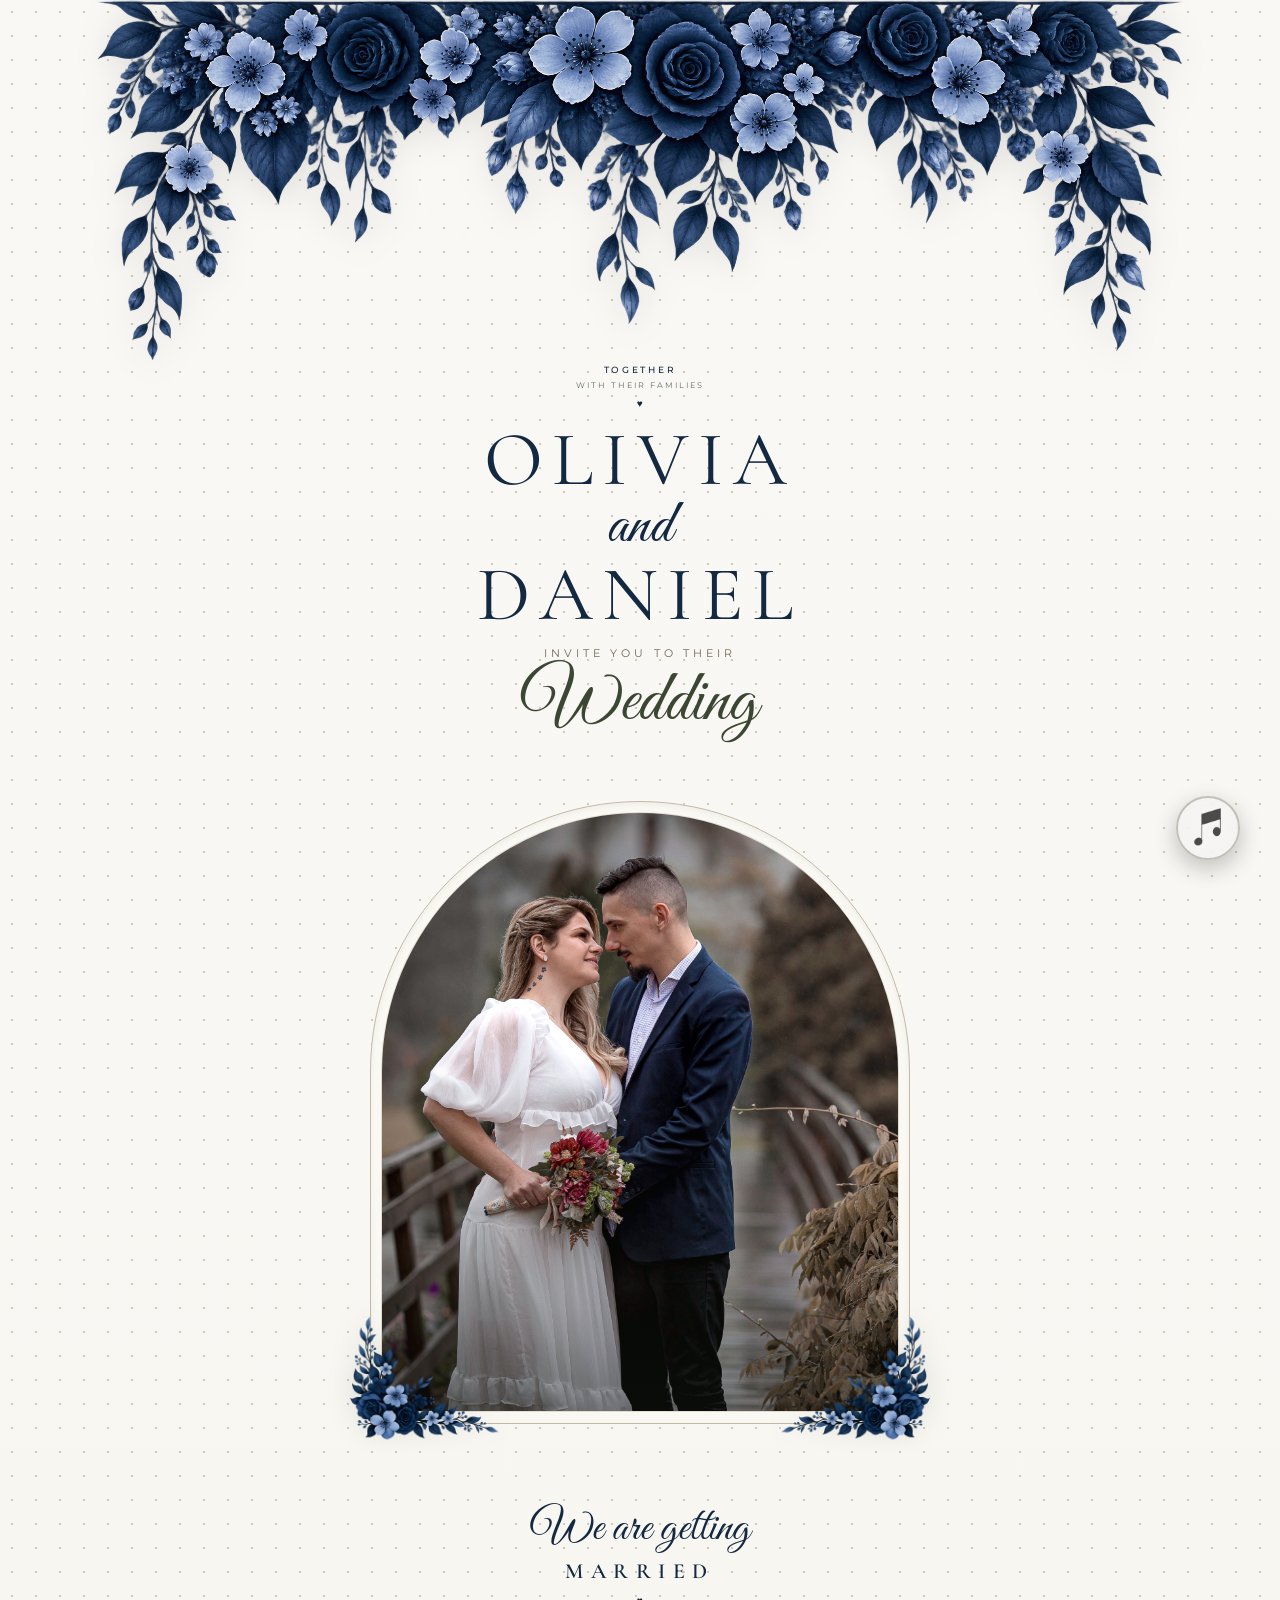
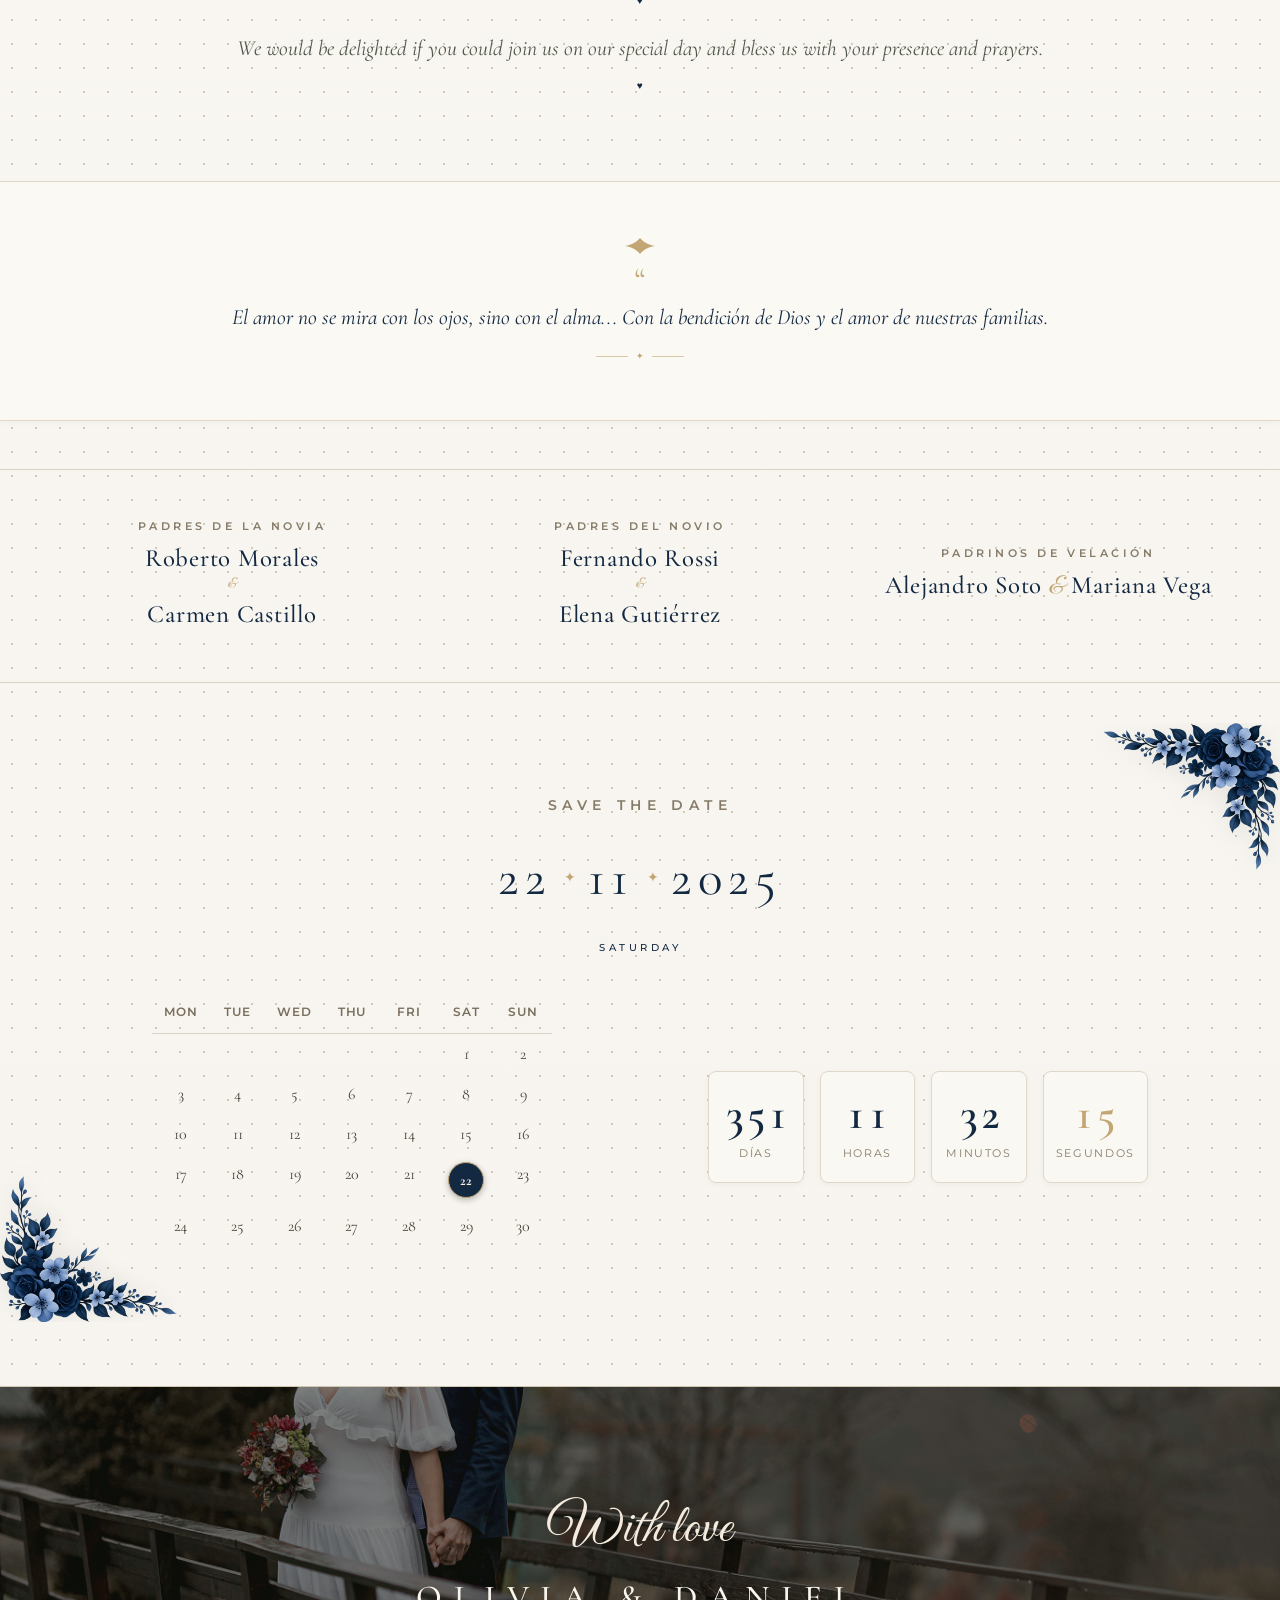
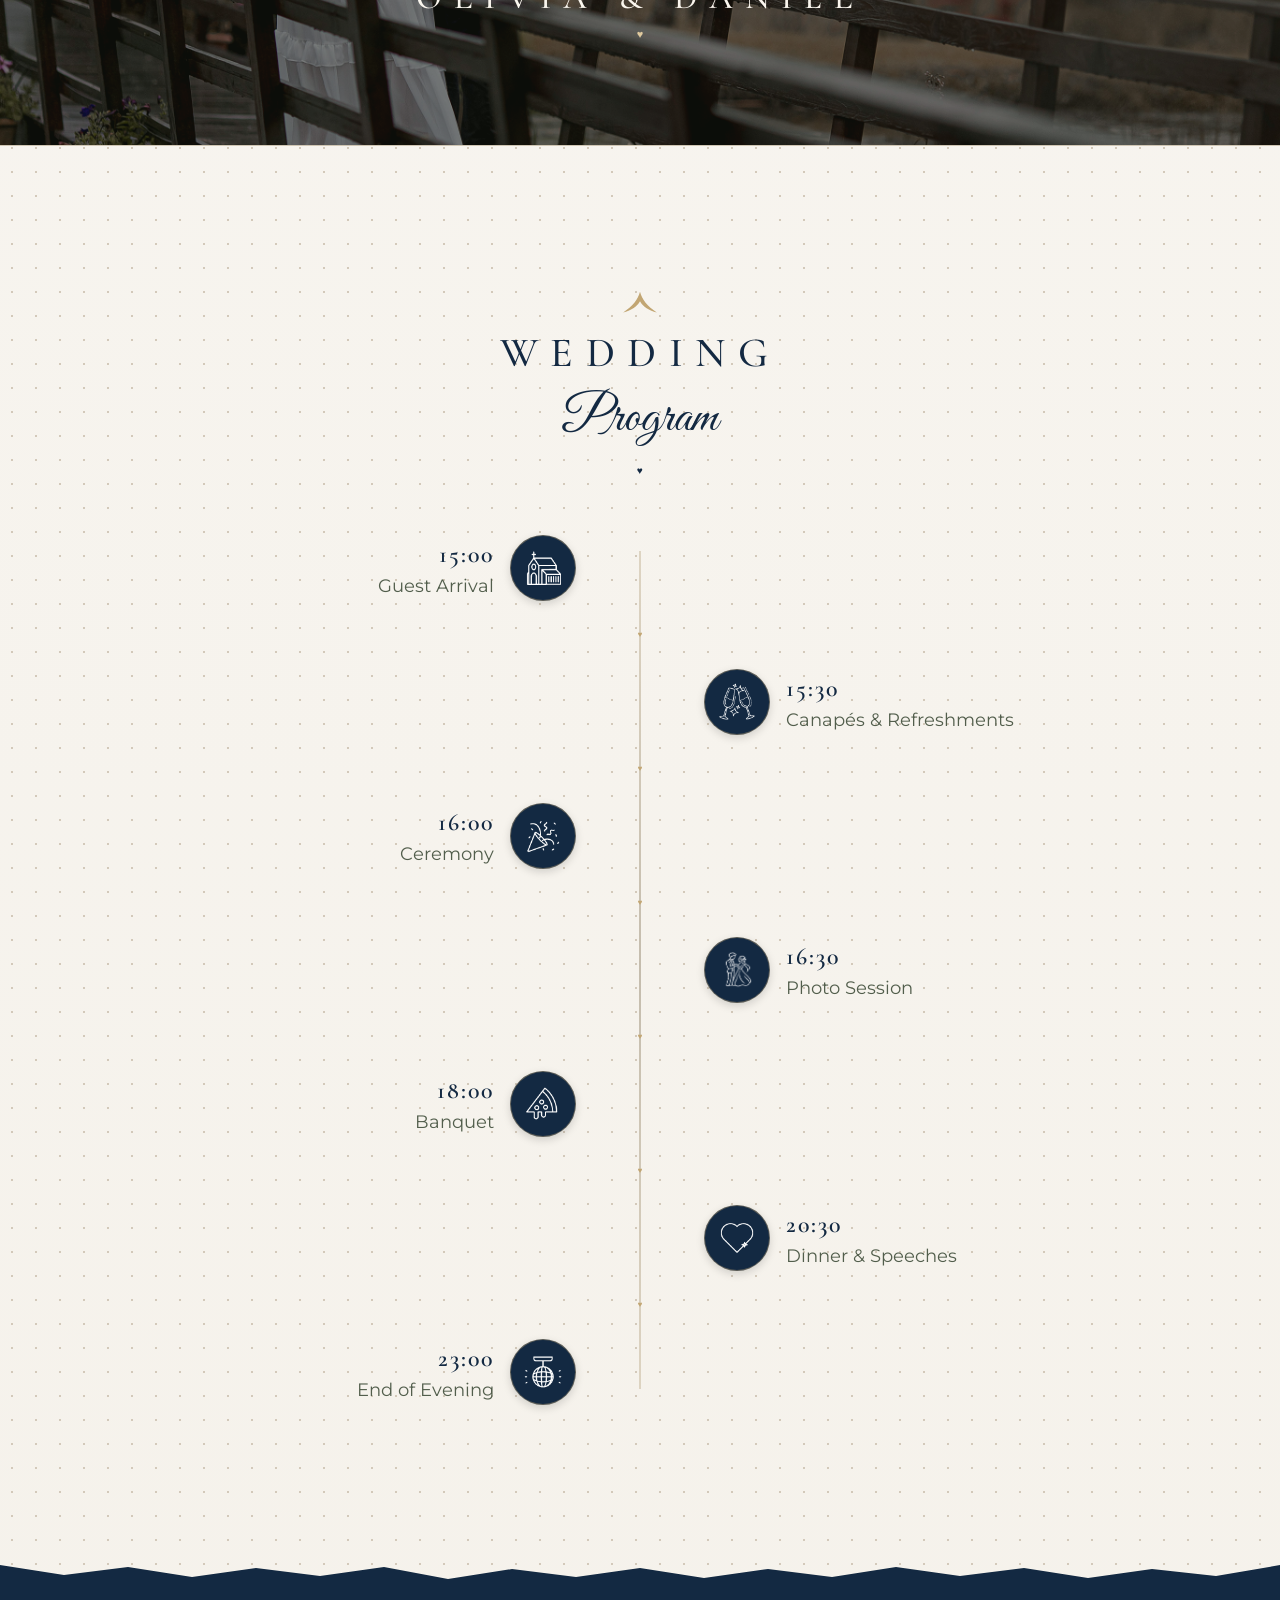
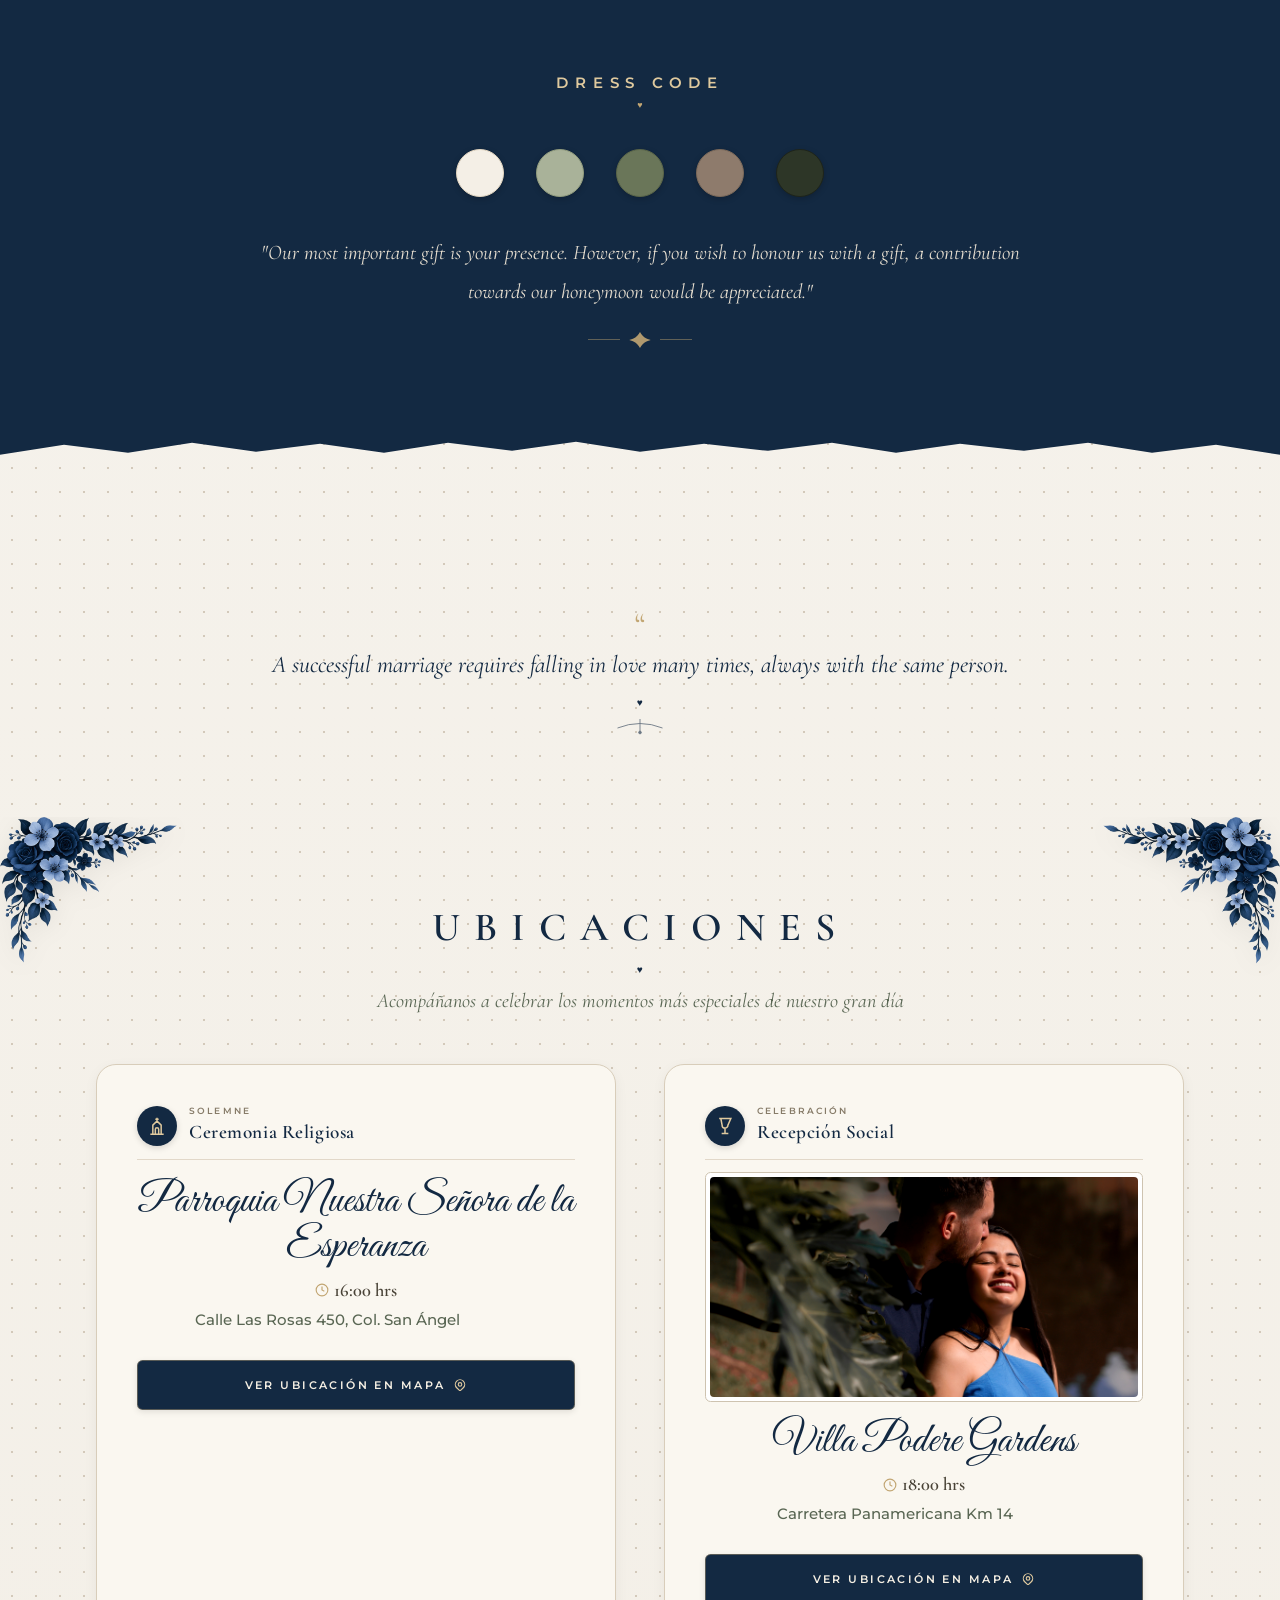
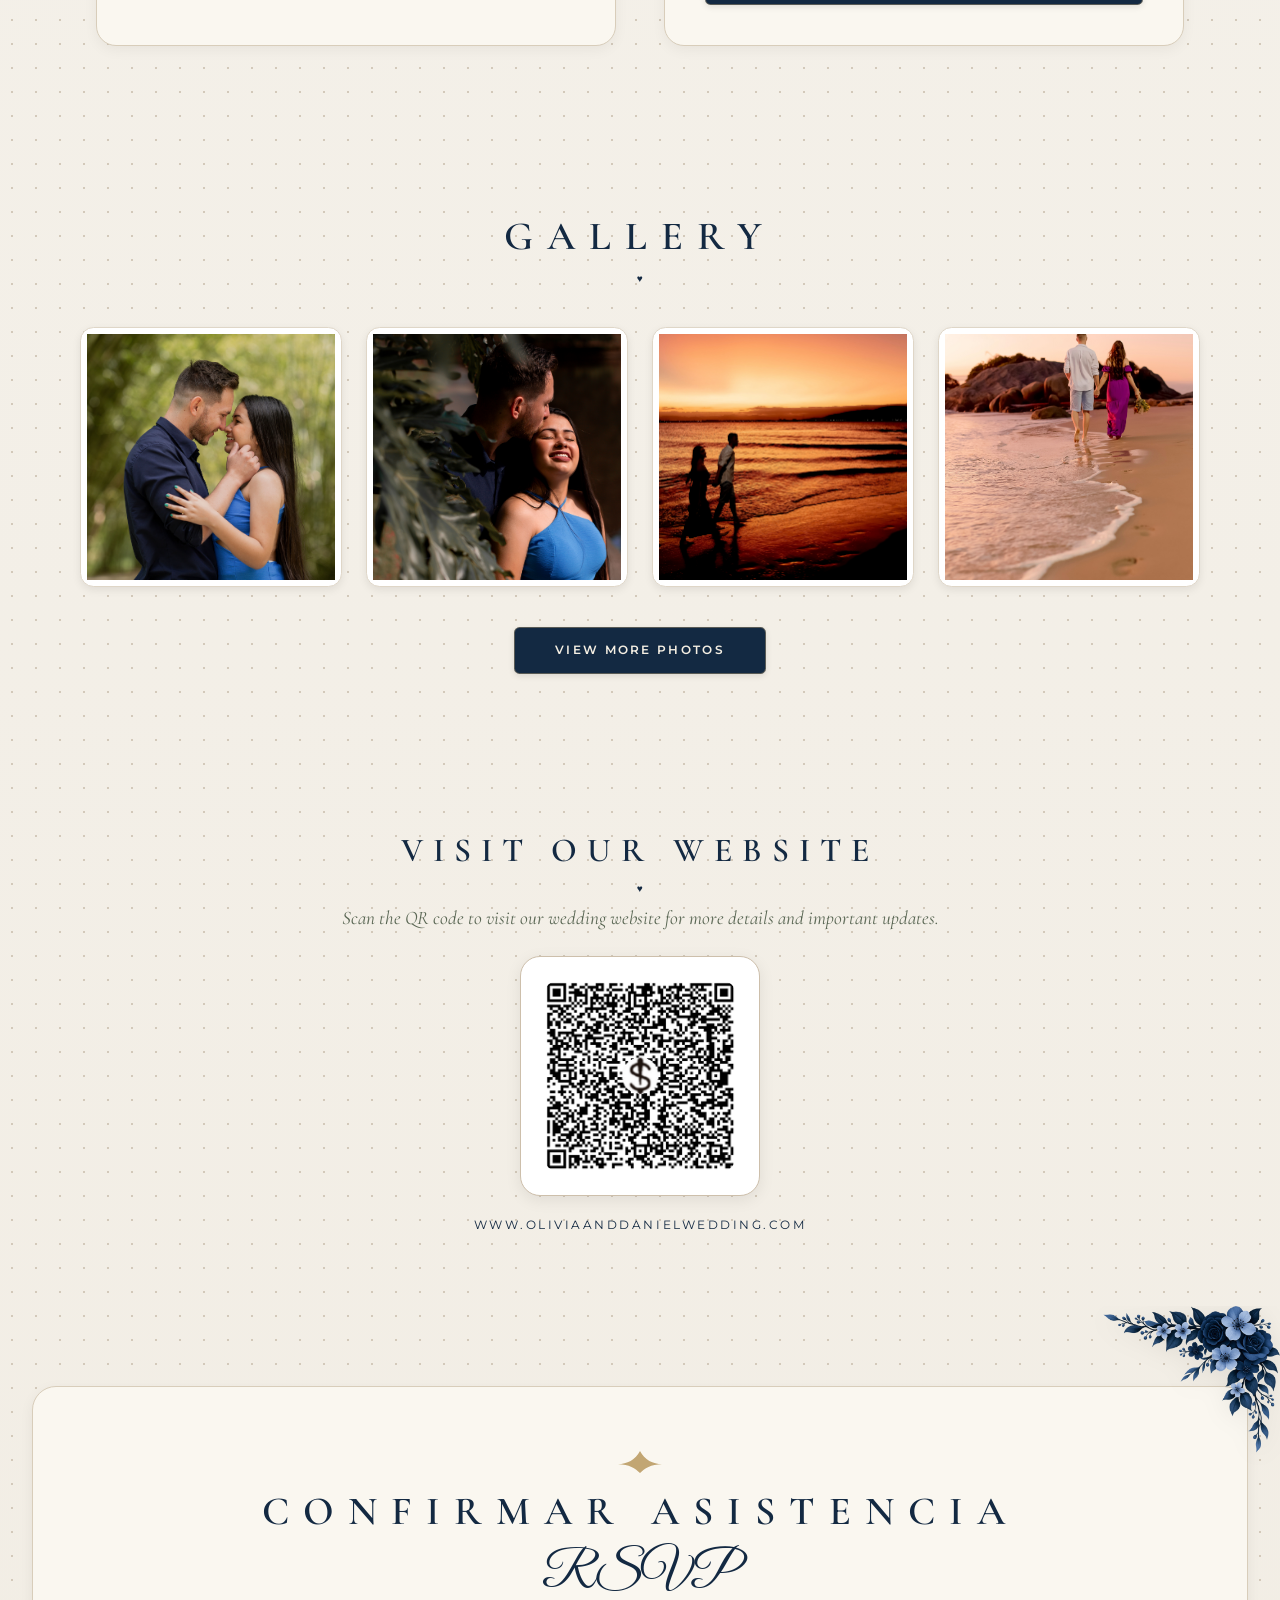
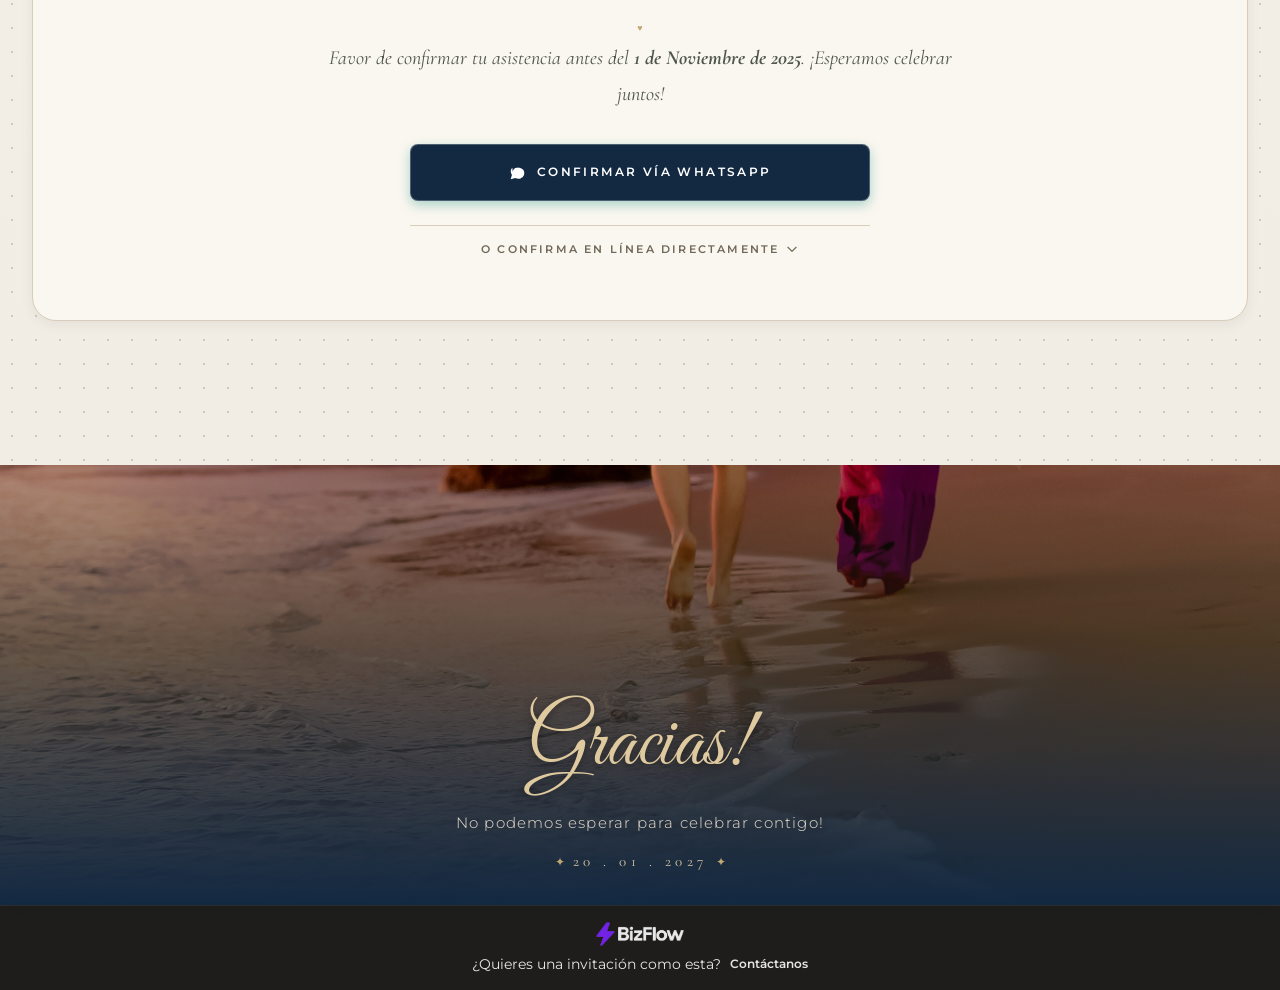
==== commit 31c4789a: "Arreglo de png flores" ====
--- a/invitacion.html
+++ b/invitacion.html
@@ -61,7 +61,7 @@
 
     <!-- Fotografía Principal de los Novios en Marco de Arco -->
     <section class="couple-portrait-section" data-purpose="couple-portrait">
-      <div class="arch-photo-wrapper">
+      <div class="arch-photo-wrapper arch-portrait-wrapper" data-purpose="arch-portrait">
         <div class="arch-frame arch-frame-outer">
           <div class="arch-frame arch-frame-inner">
             <img class="arch-photo-img" src="img/portada.jpg" alt="Olivia y Daniel novios en su boda" />
--- a/css/invitation.css
+++ b/css/invitation.css
@@ -119,7 +119,8 @@
   overflow: visible;
 }
 
-.arch-photo-wrapper {
+.arch-photo-wrapper,
+.arch-portrait-wrapper {
   position: relative;
   width: 100%;
   max-width: 320px;
@@ -1442,7 +1443,7 @@
 .section-floral-corner {
   position: absolute;
   pointer-events: none;
-  z-index: 1;
+  z-index: 2;
   line-height: 0;
   user-select: none;
   margin: 0;
@@ -1461,34 +1462,34 @@
   top: 0;
   left: 0;
   transform: none;
-  transform-origin: top left;
+  transform-origin: center;
 }
 
 .section-floral-corner.top-right {
   top: 0;
   right: 0;
   transform: scaleX(-1);
-  transform-origin: top right;
+  transform-origin: center;
 }
 
 .section-floral-corner.bottom-left {
   bottom: 0;
   left: 0;
   transform: scaleY(-1);
-  transform-origin: bottom left;
+  transform-origin: center;
 }
 
 .section-floral-corner.bottom-right {
   bottom: 0;
   right: 0;
   transform: scale(-1);
-  transform-origin: bottom right;
+  transform-origin: center;
 }
 
 /* Flores en las esquinas inferiores del marco de foto de novios */
 .arch-floral-corner {
   position: absolute;
-  bottom: 0;
+  bottom: -10px;
   z-index: 4;
   pointer-events: none;
   line-height: 0;
@@ -1497,20 +1498,21 @@
 }
 
 .arch-floral-corner.left {
-  left: 0;
+  left: -12px;
   transform: scaleY(-1);
-  transform-origin: bottom left;
+  transform-origin: center;
 }
 
 .arch-floral-corner.right {
-  right: 0;
+  right: -12px;
   transform: scale(-1);
-  transform-origin: bottom right;
+  transform-origin: center;
 }
 
 .arch-floral-corner img {
-  width: 135px;
+  width: 115px;
   height: auto;
   display: block;
+  object-fit: contain;
   filter: drop-shadow(0 6px 14px rgba(0, 0, 0, 0.12));
 }
--- a/css/responsive.css
+++ b/css/responsive.css
@@ -76,10 +76,12 @@
     font-size: 2.65rem;
   }
 
-  .arch-photo-wrapper {
+  .arch-photo-wrapper,
+  .arch-portrait-wrapper {
     max-width: 320px;
     width: 100%;
     margin: 0 auto;
+    position: relative;
   }
 
   .arch-frame-inner {
@@ -153,23 +155,23 @@
   }
 
   .section-floral-corner img {
-    width: 125px;
+    width: 120px;
   }
 
   .arch-floral-corner {
-    bottom: 0;
+    bottom: -10px;
   }
 
   .arch-floral-corner.left {
-    left: 0;
+    left: -12px;
   }
 
   .arch-floral-corner.right {
-    right: 0;
+    right: -12px;
   }
 
   .arch-floral-corner img {
-    width: 115px;
+    width: 110px;
   }
 }
 
@@ -194,10 +196,12 @@
     font-size: 3.6rem;
   }
 
-  .arch-photo-wrapper {
+  .arch-photo-wrapper,
+  .arch-portrait-wrapper {
     max-width: 440px;
     width: 100%;
     margin: 0 auto;
+    position: relative;
   }
 
   .arch-frame-inner {
@@ -441,23 +445,23 @@
   }
 
   .section-floral-corner img {
-    width: 190px;
+    width: 175px;
   }
 
   .arch-floral-corner {
-    bottom: 0;
+    bottom: -14px;
   }
 
   .arch-floral-corner.left {
-    left: 0;
+    left: -16px;
   }
 
   .arch-floral-corner.right {
-    right: 0;
+    right: -16px;
   }
 
   .arch-floral-corner img {
-    width: 170px;
+    width: 155px;
   }
 }
 
@@ -499,10 +503,12 @@
     justify-content: center;
   }
 
-  .arch-photo-wrapper {
+  .arch-photo-wrapper,
+  .arch-portrait-wrapper {
     max-width: 540px;
     width: 100%;
     margin: 0 auto;
+    position: relative;
   }
 
   .arch-frame-inner {
@@ -1025,23 +1031,23 @@
   }
 
   .section-floral-corner img {
-    width: 260px;
+    width: 220px;
   }
 
   .arch-floral-corner {
-    bottom: 0;
+    bottom: -16px;
   }
 
   .arch-floral-corner.left {
-    left: 0;
+    left: -20px;
   }
 
   .arch-floral-corner.right {
-    right: 0;
+    right: -20px;
   }
 
   .arch-floral-corner img {
-    width: 210px;
+    width: 185px;
   }
 }
 
@@ -1092,10 +1098,22 @@
   }
 
   .section-floral-corner img {
-    width: 300px;
+    width: 260px;
+  }
+
+  .arch-floral-corner {
+    bottom: -18px;
+  }
+
+  .arch-floral-corner.left {
+    left: -24px;
+  }
+
+  .arch-floral-corner.right {
+    right: -24px;
   }
 
   .arch-floral-corner img {
-    width: 250px;
+    width: 215px;
   }
 }
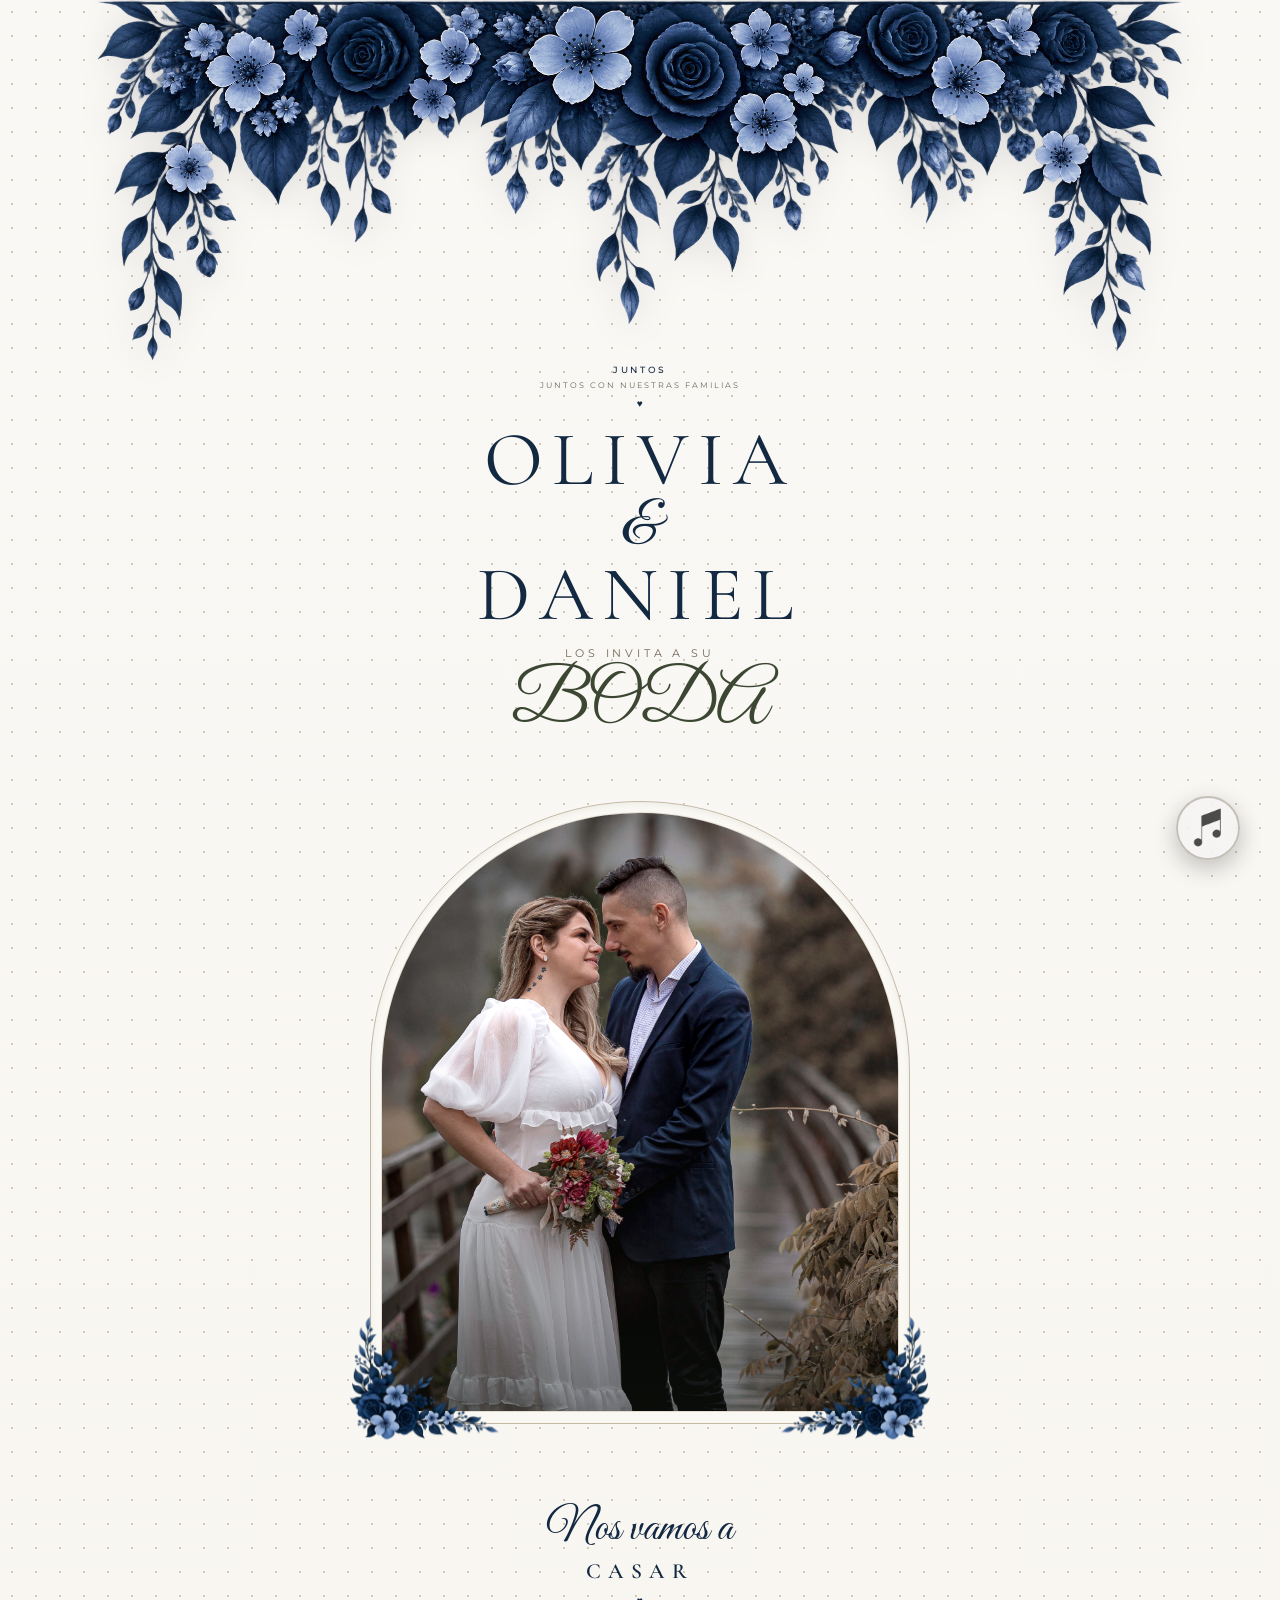
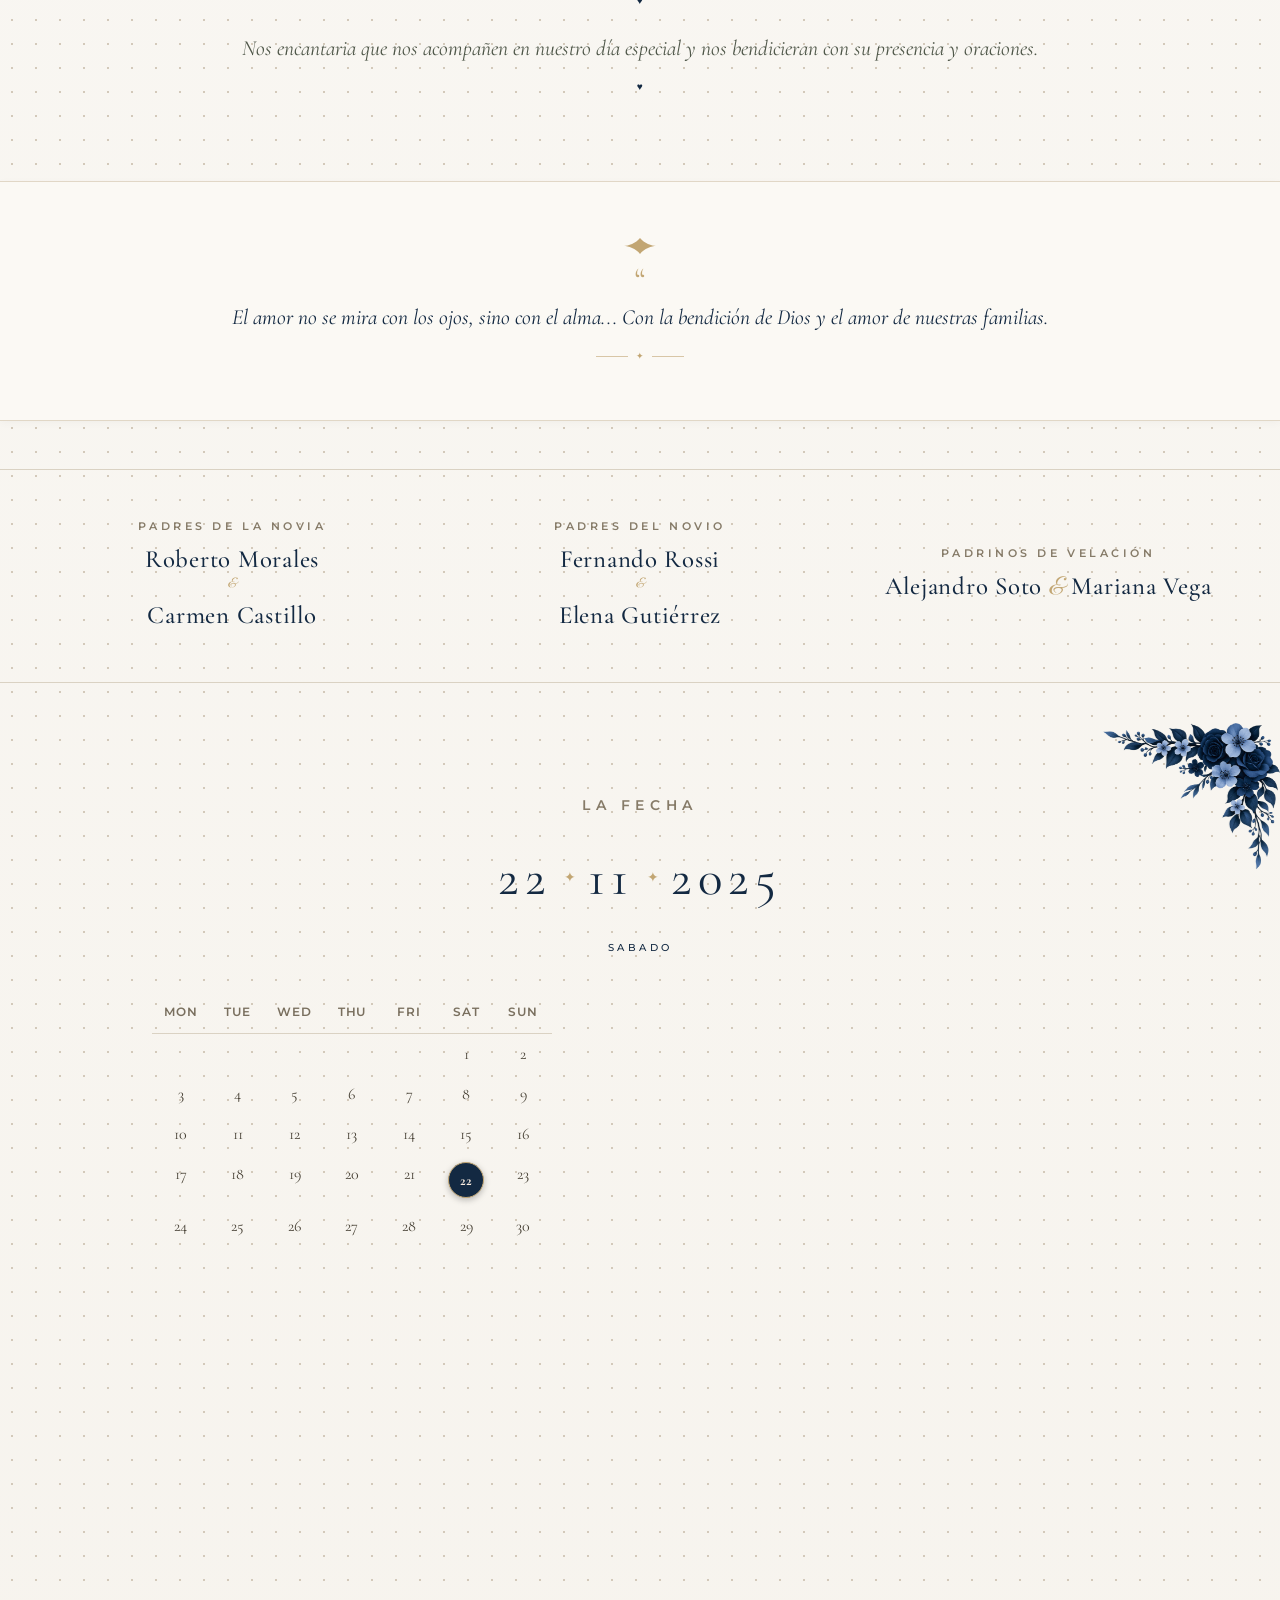
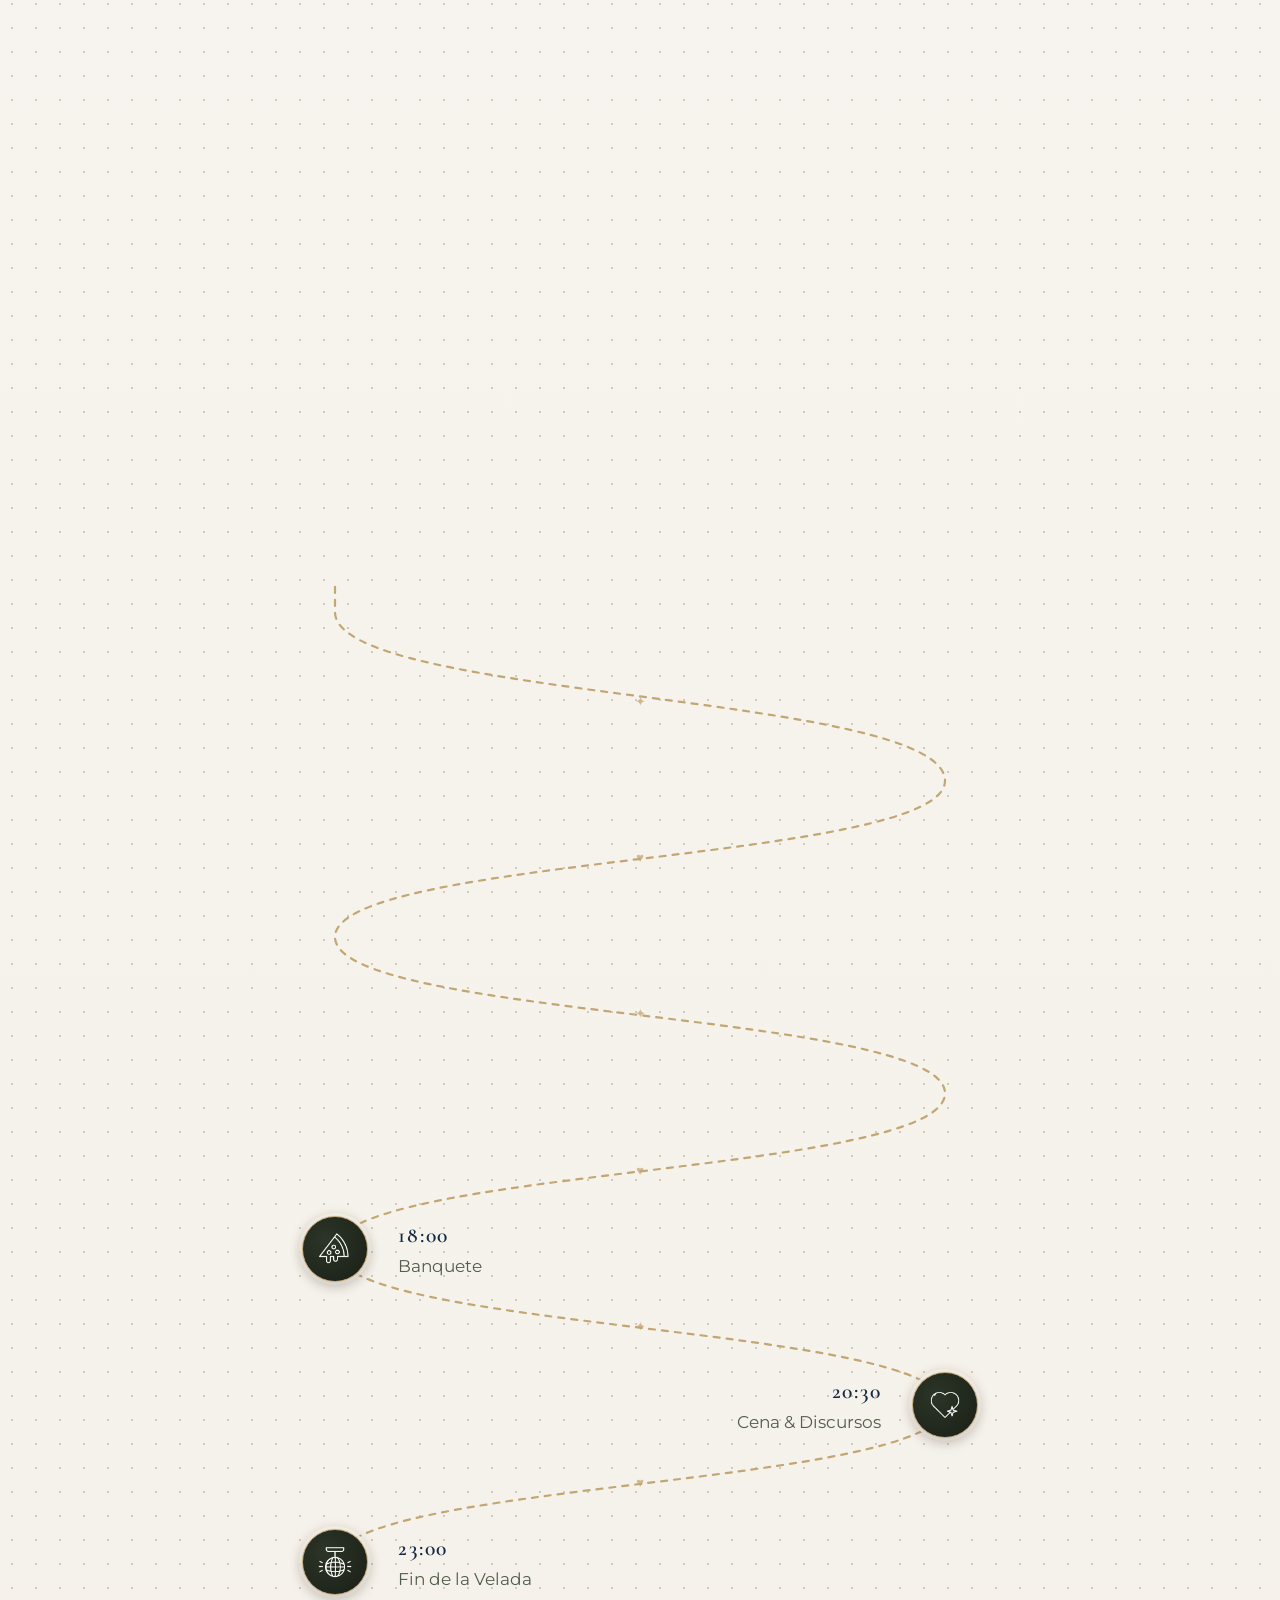
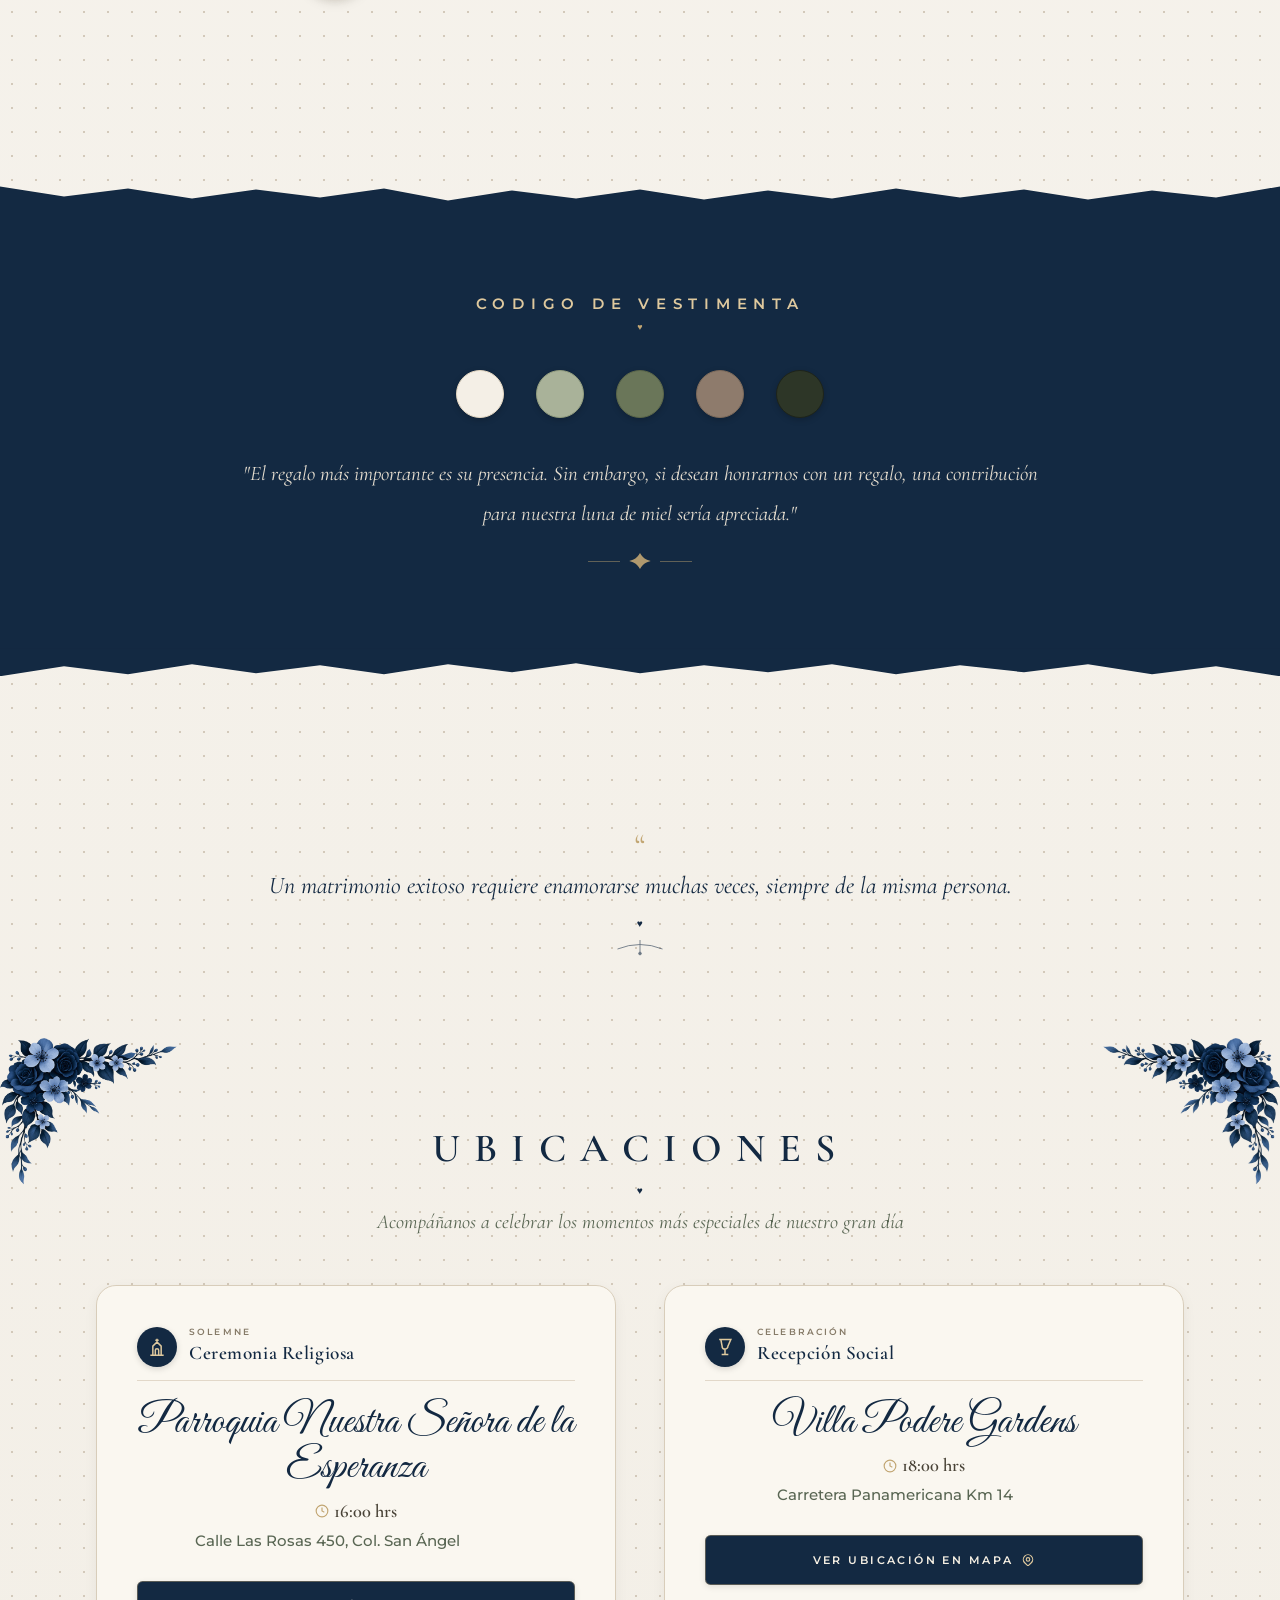
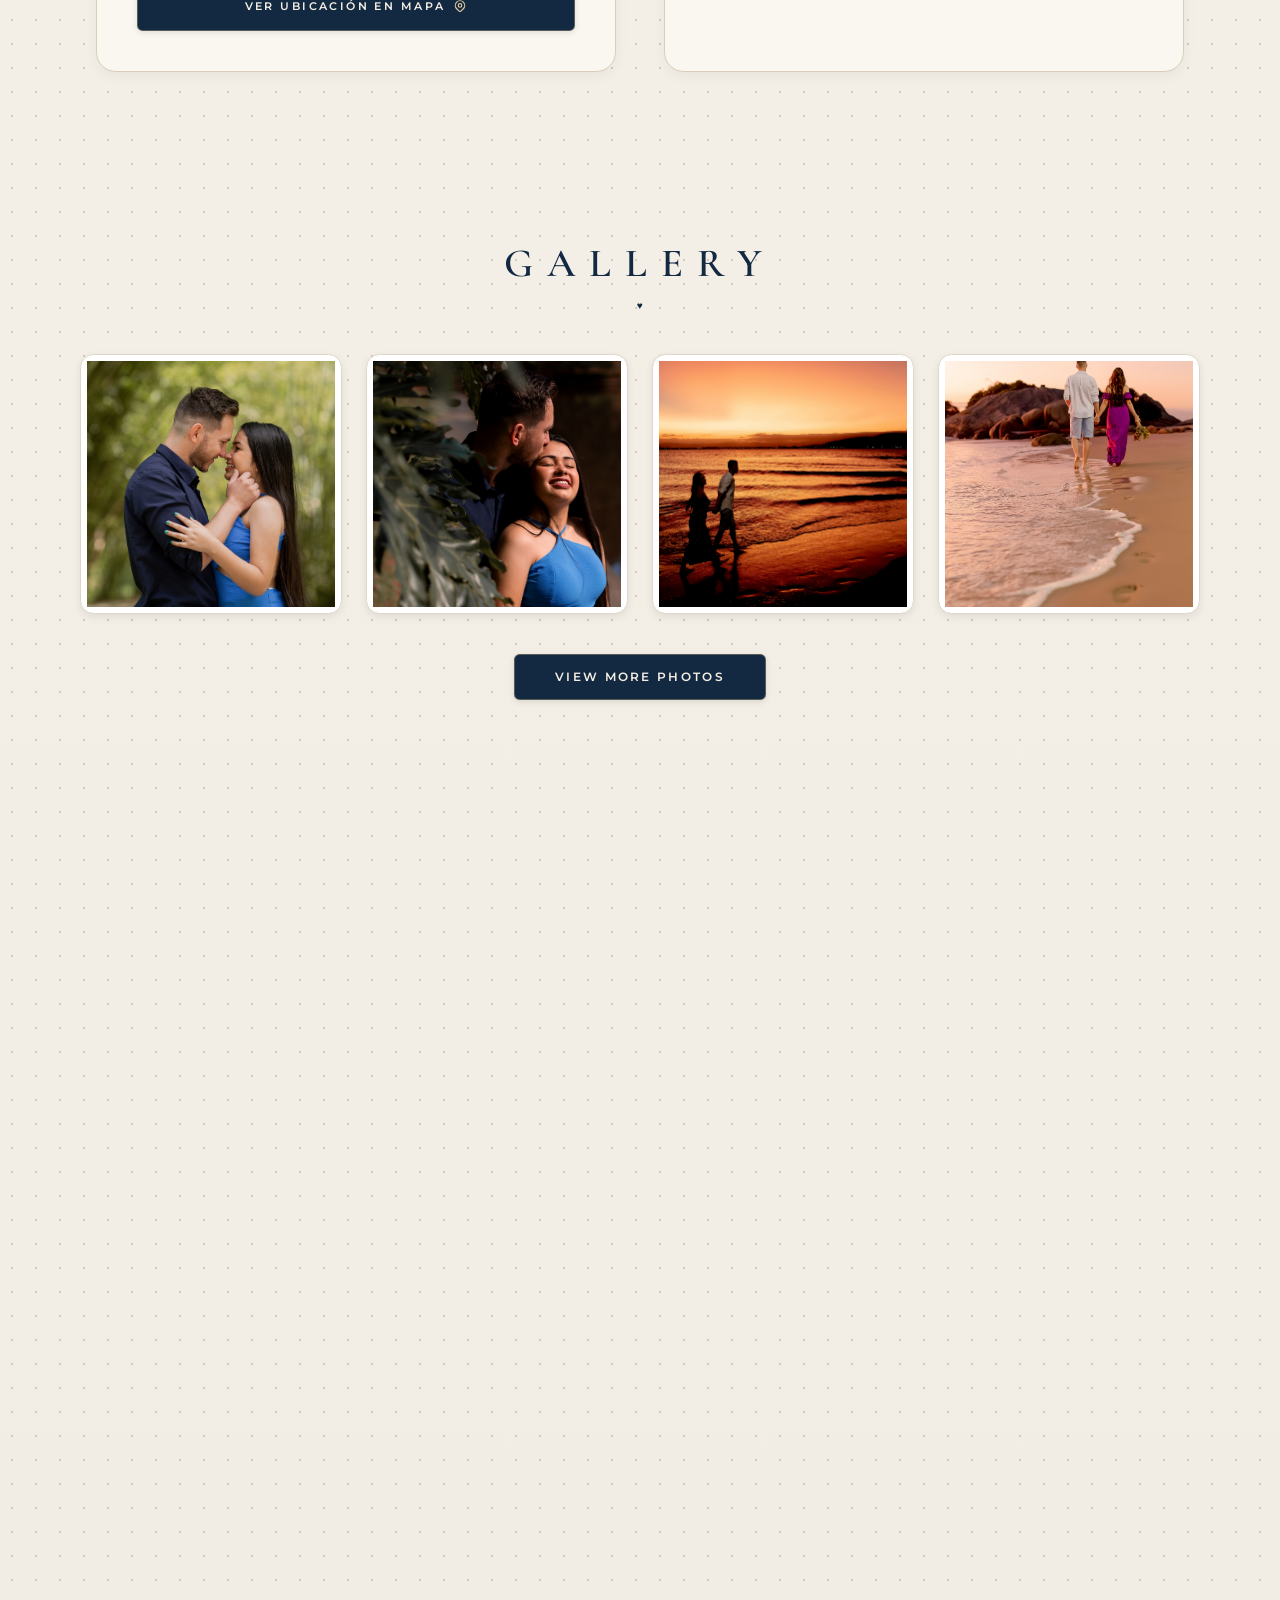
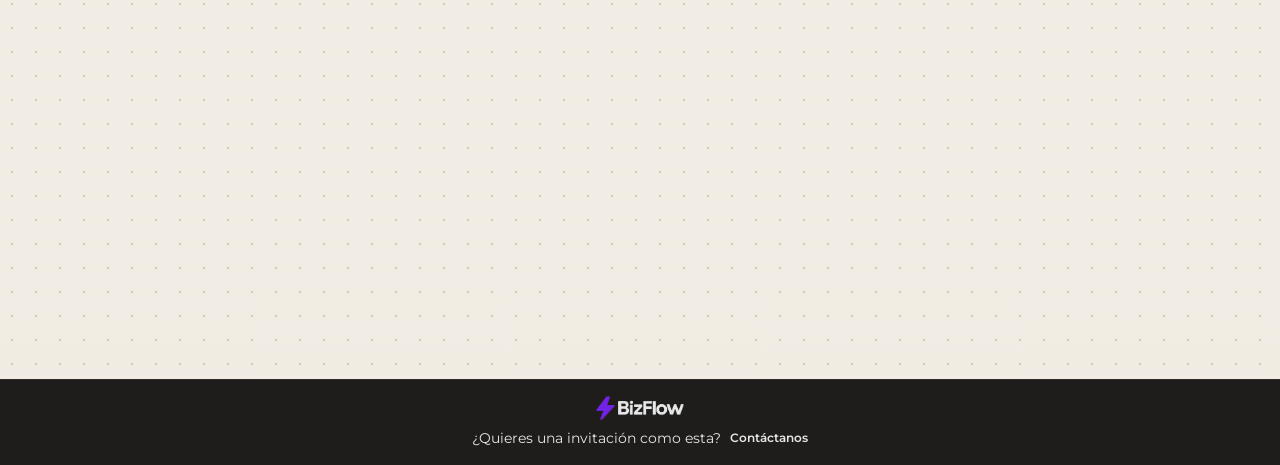
==== commit 15423cd2: "Modificacion de estilos" ====
--- a/invitacion.html
+++ b/invitacion.html
@@ -47,16 +47,16 @@
           <circle cx="80" cy="21" fill="#c2a673" r="2"></circle>
         </svg>
       </div> -->
-      <p class="header-together-tag">TOGETHER</p>
-      <p class="header-families-tag">WITH THEIR FAMILIES</p>
+      <p class="header-together-tag">JUNTOS</p>
+      <p class="header-families-tag">JUNTOS CON NUESTRAS FAMILIAS</p>
       <div class="heart-divider" aria-hidden="true">♥</div>
 
       <h1 class="couple-title-main">OLIVIA</h1>
-      <p class="couple-script-and">and</p>
+      <p class="couple-script-and">&</p>
       <h2 class="couple-title-main" style="margin-bottom: 0.5rem;">DANIEL</h2>
 
-      <p class="invite-subtitle">INVITE YOU TO THEIR</p>
-      <p class="wedding-script-title">Wedding</p>
+      <p class="invite-subtitle">LOS INVITA A SU</p>
+      <p class="wedding-script-title">BODA</p>
     </header>
 
     <!-- Fotografía Principal de los Novios en Marco de Arco -->
@@ -81,11 +81,11 @@
 
     <!-- Mensaje Romántico y Bendición -->
     <section class="invitation-text-section" data-purpose="invitation-text">
-      <p class="getting-married-script">We are getting</p>
-      <h3 class="getting-married-h3">MARRIED</h3>
+      <p class="getting-married-script">Nos vamos a</p>
+      <h3 class="getting-married-h3">CASAR</h3>
       <div class="heart-divider" aria-hidden="true">♥</div>
       <p class="invitation-body-quote">
-        We would be delighted if you could join us on our special day and bless us with your presence and prayers.
+        Nos encantaria que nos acompañen en nuestro día especial y nos bendicieran con su presencia y oraciones.
       </p>
       <div class="heart-divider" style="margin-top: 0.75rem;" aria-hidden="true">♥</div>
     </section>
@@ -145,7 +145,7 @@
         <img src="img/flores_2.png" alt="Flores decorativas de esquina" />
       </div>
 
-      <p class="save-the-date-title">SAVE THE DATE</p>
+      <p class="save-the-date-title">LA FECHA</p>
 
       <div class="date-three-box">
         <span class="num">22</span>
@@ -154,7 +154,7 @@
         <span class="star">✦</span>
         <span class="num">2025</span>
       </div>
-      <p class="saturday-sub">SATURDAY</p>
+      <p class="saturday-sub">SABADO</p>
 
       <!-- Envoltura responsiva para Calendario y Cuenta Regresiva -->
       <div class="save-the-date-content-wrap">
@@ -249,7 +249,7 @@
     <div class="night-photo-break" data-purpose="night-photo-break">
       <img class="night-photo-img" src="img/foto_3.jpg" alt="Luces de boda noche cálida" />
       <div class="night-photo-overlay">
-        <p class="with-love-script">With love</p>
+        <p class="with-love-script">Con amor</p>
         <p class="names-tag">OLIVIA &amp; DANIEL</p>
         <span style="color: var(--gold-light); font-size: 11px; margin-top: 0.25rem;">♥</span>
       </div>
@@ -263,96 +263,100 @@
             <path d="M20 2 C18 10 12 18 2 24 C10 22 17 18 20 12 C23 18 30 22 38 24 C28 18 22 10 20 2 Z"></path>
           </svg>
         </div>
-        <h2 class="program-title">WEDDING</h2>
-        <p class="program-script">Program</p>
+        <h2 class="program-title">BODA</h2>
+        <p class="program-script">Itinerario</p>
         <div class="heart-divider" aria-hidden="true">♥</div>
       </div>
 
-      <!-- Línea de Tiempo Vertical -->
+      <!-- Línea de Tiempo en Curva (Camino Serpenteante de Colina) -->
       <div class="timeline-container">
-        <div class="timeline-guide-line" aria-hidden="true"></div>
+        <!-- Camino en curva SVG dinámico -->
+        <svg class="timeline-curve-svg" aria-hidden="true">
+          <path class="timeline-path-dashed" d=""></path>
+        </svg>
+
         <div class="timeline-items-list">
 
-          <!-- Evento 1: 15:00 -->
-          <div class="timeline-row">
+          <!-- Evento 1: 15:00 (Izquierda) -->
+          <div class="timeline-row timeline-step-left">
             <div class="timeline-icon-badge" title="Llegada de invitados">
               <img src="iconos/iglesia.gif" alt="Llegada" />
             </div>
-            <div>
+            <div class="timeline-card-content">
               <p class="timeline-time">15:00</p>
-              <p class="timeline-desc">Guest Arrival</p>
-            </div>
-          </div>
-          <div class="timeline-heart-sep">♥</div>
-
-          <!-- Evento 2: 15:30 -->
-          <div class="timeline-row">
+              <p class="timeline-desc">Llegada de los invitados</p>
+            </div>
+          </div>
+          <div class="timeline-heart-sep" aria-hidden="true">✦</div>
+
+          <!-- Evento 2: 15:30 (Derecha) -->
+          <div class="timeline-row timeline-step-right">
             <div class="timeline-icon-badge" title="Canapés & Refrescos">
               <img src="iconos/brindis.gif" alt="Canapés" />
             </div>
-            <div>
+            <div class="timeline-card-content">
               <p class="timeline-time">15:30</p>
-              <p class="timeline-desc">Canapés &amp; Refreshments</p>
-            </div>
-          </div>
-          <div class="timeline-heart-sep">♥</div>
-
-          <!-- Evento 3: 16:00 -->
-          <div class="timeline-row">
+              <p class="timeline-desc">Canapés &amp; Refrescos</p>
+            </div>
+          </div>
+          <div class="timeline-heart-sep" aria-hidden="true">♥</div>
+
+          <!-- Evento 3: 16:00 (Izquierda) -->
+          <div class="timeline-row timeline-step-left">
             <div class="timeline-icon-badge" title="Ceremonia Religiosa">
               <img src="iconos/celebration.gif" alt="Ceremonia" />
             </div>
-            <div>
+            <div class="timeline-card-content">
               <p class="timeline-time">16:00</p>
-              <p class="timeline-desc">Ceremony</p>
-            </div>
-          </div>
-          <div class="timeline-heart-sep">♥</div>
-
-          <!-- Evento 4: 16:30 -->
-          <div class="timeline-row">
+              <p class="timeline-desc">Ceremonia</p>
+            </div>
+          </div>
+          <div class="timeline-heart-sep" aria-hidden="true">✦</div>
+
+          <!-- Evento 4: 16:30 (Derecha) -->
+          <div class="timeline-row timeline-step-right">
             <div class="timeline-icon-badge" title="Sesión de Fotos">
               <img src="iconos/Novios_bailando.png" alt="Sesión de fotos" />
             </div>
-            <div>
+            <div class="timeline-card-content">
               <p class="timeline-time">16:30</p>
-              <p class="timeline-desc">Photo Session</p>
-            </div>
-          </div>
-          <div class="timeline-heart-sep">♥</div>
-
-          <!-- Evento 5: 18:00 -->
-          <div class="timeline-row">
+              <p class="timeline-desc">Sesión de Fotos</p>
+            </div>
+          </div>
+          <div class="timeline-heart-sep" aria-hidden="true">♥</div>
+
+          <!-- Evento 5: 18:00 (Izquierda) -->
+          <div class="timeline-row timeline-step-left">
             <div class="timeline-icon-badge" title="Banquete">
               <img src="iconos/dinner.gif" alt="Banquete" />
             </div>
-            <div>
+            <div class="timeline-card-content">
               <p class="timeline-time">18:00</p>
-              <p class="timeline-desc">Banquet</p>
-            </div>
-          </div>
-          <div class="timeline-heart-sep">♥</div>
-
-          <!-- Evento 6: 20:30 -->
-          <div class="timeline-row">
+              <p class="timeline-desc">Banquete</p>
+            </div>
+          </div>
+          <div class="timeline-heart-sep" aria-hidden="true">✦</div>
+
+          <!-- Evento 6: 20:30 (Derecha) -->
+          <div class="timeline-row timeline-step-right">
             <div class="timeline-icon-badge" title="Cena y Brindis">
               <img src="iconos/love.gif" alt="Cena y Brindis" />
             </div>
-            <div>
+            <div class="timeline-card-content">
               <p class="timeline-time">20:30</p>
-              <p class="timeline-desc">Dinner &amp; Speeches</p>
-            </div>
-          </div>
-          <div class="timeline-heart-sep">♥</div>
-
-          <!-- Evento 7: 23:00 -->
-          <div class="timeline-row">
+              <p class="timeline-desc">Cena &amp; Discursos</p>
+            </div>
+          </div>
+          <div class="timeline-heart-sep" aria-hidden="true">♥</div>
+
+          <!-- Evento 7: 23:00 (Izquierda) -->
+          <div class="timeline-row timeline-step-left">
             <div class="timeline-icon-badge" title="Fin de Fiesta">
               <img src="iconos/party.gif" alt="Fiesta" />
             </div>
-            <div>
+            <div class="timeline-card-content">
               <p class="timeline-time">23:00</p>
-              <p class="timeline-desc">End of Evening</p>
+              <p class="timeline-desc">Fin de la Velada</p>
             </div>
           </div>
 
@@ -366,7 +370,7 @@
       <div class="torn-edge-spacer-top torn-edge-top"></div>
 
       <div class="dress-code-content">
-        <h3 class="dress-code-h3">DRESS CODE</h3>
+        <h3 class="dress-code-h3">CODIGO DE VESTIMENTA</h3>
         <div class="heart-divider-gold">♥</div>
 
         <!-- Paleta de Colores Guía -->
@@ -380,8 +384,8 @@
 
         <!-- Sugerencia de Regalos -->
         <p class="gift-registry-text">
-          "Our most important gift is your presence. However, if you wish to honour us with a gift, a contribution
-          towards our honeymoon would be appreciated."
+          "El regalo más importante es su presencia. Sin embargo, si desean honrarnos con un regalo, una contribución
+          para nuestra luna de miel sería apreciada."
         </p>
 
         <!-- Detalle Botánico Dorado -->
@@ -402,7 +406,7 @@
     <section class="quote-section" data-purpose="romantic-quote">
       <span class="quote-big-mark">“</span>
       <blockquote>
-        A successful marriage requires falling in love many times, always with the same person.
+        Un matrimonio exitoso requiere enamorarse muchas veces, siempre de la misma persona.
       </blockquote>
       <div class="heart-divider" style="margin-top: 0.5rem;" aria-hidden="true">♥</div>
       <div style="display: flex; justify-content: center; opacity: 0.6; margin-top: 0.5rem;">
@@ -487,11 +491,11 @@
           </div>
 
           <!-- Fotografía del lugar -->
-          <div class="venue-photo-wrap">
+          <!-- <div class="venue-photo-wrap">
             <div class="venue-photo-inner">
               <img class="venue-photo-img" src="img/foto_2.jpg" alt="Villa Podere Gardens lugar de celebración" />
             </div>
-          </div>
+          </div> -->
 
           <div style="text-align: center; padding: 0.25rem 0;">
             <h4 class="venue-place-name">Villa Podere Gardens</h4>
@@ -548,20 +552,20 @@
     </section>
 
     <!-- Sitio Web y Código QR -->
-    <section class="website-qr-section" data-purpose="website-qr-section">
+    <!-- <section class="website-qr-section" data-purpose="website-qr-section">
       <h2 class="website-qr-title">VISIT OUR WEBSITE</h2>
       <div class="heart-divider" aria-hidden="true">♥</div>
       <p class="website-qr-desc">
         Scan the QR code to visit our wedding website for more details and important updates.
       </p>
 
-      <!-- Código QR Oficial -->
+     
       <a id="website-qr-link" href="#" class="qr-box-card" title="Escanear o ingresar al sitio web">
         <img src="img/qr.png" alt="Código QR Boda Olivia & Daniel" class="qr-code-img" />
       </a>
 
       <p class="website-link-text">www.oliviaanddanielwedding.com</p>
-    </section>
+    </section> -->
 
     <!-- Confirmar Asistencia (RSVP) -->
     <section class="rsvp-section" data-purpose="rsvp-section" id="rsvp">
@@ -582,7 +586,7 @@
         <div class="heart-divider-gold">♥</div>
 
         <p class="rsvp-instructions">
-          Favor de confirmar tu asistencia antes del <strong>1 de Noviembre de 2025</strong>. ¡Esperamos celebrar
+          Favor de confirmar tu asistencia antes del <strong>20 de Diciembre de 2027</strong>. ¡Esperamos celebrar
           juntos!
         </p>
 
@@ -719,6 +723,7 @@
   <script src="js/gallery.js"></script>
   <script src="js/rsvp.js"></script>
   <script src="js/interactions.js"></script>
+  <script src="js/invitation.js"></script>
 </body>
 
 </html>
--- a/css/animations.css
+++ b/css/animations.css
@@ -1,40 +1,205 @@
 /* ==========================================================================
-   ANIMATIONS.CSS - ANIMACIONES Y TRANSICIONES (OLIVIA & DANIEL)
+   ANIMATIONS.CSS - ANIMACIONES Y TRANSICIONES CINEMÁTICAS SUAVES (DIFUMINADO)
+   BODA OLIVIA & DANIEL
    ========================================================================== */
 
-/* Pulso suave continuo para el botón de abrir */
+/* 1. Pulso suave continuo para botón de abrir y sello de cera */
 @keyframes gentle-pulse {
   0%, 100% {
     transform: scale(1);
     opacity: 1;
   }
   50% {
-    transform: scale(1.03);
-    opacity: 0.92;
+    transform: scale(1.035);
+    opacity: 0.94;
   }
 }
 
 .animate-gentle-pulse {
-  animation: gentle-pulse 2.8s infinite ease-in-out;
-}
-
-/* Entrada suave de elementos */
-@keyframes fadeInSoft {
+  animation: gentle-pulse 3.2s infinite ease-in-out;
+}
+
+/* 2. Entrada Cinemática Inicial al Comienzo (Apertura con Difuminado Romántico) */
+.page-dreamy-entrance {
+  opacity: 0;
+  filter: blur(14px);
+  transform: scale(0.985);
+  transition: opacity 1.8s cubic-bezier(0.16, 1, 0.3, 1),
+              filter 1.8s cubic-bezier(0.16, 1, 0.3, 1),
+              transform 1.8s cubic-bezier(0.16, 1, 0.3, 1);
+  will-change: opacity, filter, transform;
+}
+
+.page-dreamy-entrance.page-ready {
+  opacity: 1;
+  filter: blur(0);
+  transform: scale(1);
+}
+
+/* 3. Revelado Suave en Scroll con Difuminado (Scroll Reveal Lento y Cinemático) */
+.scroll-reveal {
+  opacity: 0;
+  filter: blur(8px);
+  transform: translateY(28px);
+  transition: opacity 1.5s cubic-bezier(0.16, 1, 0.3, 1),
+              filter 1.5s cubic-bezier(0.16, 1, 0.3, 1),
+              transform 1.5s cubic-bezier(0.16, 1, 0.3, 1);
+  will-change: opacity, filter, transform;
+}
+
+.scroll-reveal.is-visible {
+  opacity: 1;
+  filter: blur(0);
+  transform: translateY(0);
+}
+
+/* Revelado con Efecto Escala y Difuminado (para fotos y tarjetas principales) */
+.scroll-reveal-scale {
+  opacity: 0;
+  filter: blur(10px);
+  transform: translateY(22px) scale(0.95);
+  transition: opacity 1.6s cubic-bezier(0.16, 1, 0.3, 1),
+              filter 1.6s cubic-bezier(0.16, 1, 0.3, 1),
+              transform 1.6s cubic-bezier(0.16, 1, 0.3, 1);
+  will-change: opacity, filter, transform;
+}
+
+.scroll-reveal-scale.is-visible {
+  opacity: 1;
+  filter: blur(0);
+  transform: translateY(0) scale(1);
+}
+
+/* Revelado Floral Botánico Lento y Difuminado (flores_1.png y flores_2.png) */
+.floral-bloom {
+  opacity: 0;
+  filter: blur(10px);
+  transform: scale(0.84);
+  transition: opacity 1.8s cubic-bezier(0.16, 1, 0.3, 1),
+              filter 1.8s cubic-bezier(0.16, 1, 0.3, 1),
+              transform 1.8s cubic-bezier(0.16, 1, 0.3, 1);
+  will-change: opacity, filter, transform;
+}
+
+.floral-bloom.is-visible {
+  opacity: 1;
+  filter: blur(0);
+  transform: scale(1);
+}
+
+/* Guirnalda Superior (desciende con difuminado suave) */
+.top-floral-reveal {
+  opacity: 0;
+  filter: blur(12px);
+  transform: translateY(-22px) scale(0.98);
+  transition: opacity 1.8s cubic-bezier(0.16, 1, 0.3, 1),
+              filter 1.8s cubic-bezier(0.16, 1, 0.3, 1),
+              transform 1.8s cubic-bezier(0.16, 1, 0.3, 1);
+  will-change: opacity, filter, transform;
+}
+
+.top-floral-reveal.is-visible {
+  opacity: 1;
+  filter: blur(0);
+  transform: translateY(0) scale(1);
+}
+
+/* Delays escalonados pausados y elegantes (algo bueno, no apresurado) */
+.delay-1 { transition-delay: 0.22s; }
+.delay-2 { transition-delay: 0.45s; }
+.delay-3 { transition-delay: 0.68s; }
+.delay-4 { transition-delay: 0.90s; }
+.delay-5 { transition-delay: 1.15s; }
+.delay-6 { transition-delay: 1.40s; }
+
+/* 4. Transiciones Interactivas Lentas y Suaves para Tarjetas */
+.blessing-quote-card,
+.parent-card-item,
+.calendar-card,
+.countdown-box-item,
+.timeline-card,
+.venue-card,
+.gallery-thumb-item,
+.rsvp-box-card {
+  transition: transform 0.6s cubic-bezier(0.16, 1, 0.3, 1),
+              box-shadow 0.6s cubic-bezier(0.16, 1, 0.3, 1),
+              border-color 0.6s ease;
+}
+
+.venue-card:hover,
+.blessing-quote-card:hover,
+.parent-card-item:hover,
+.timeline-card:hover,
+.rsvp-box-card:hover {
+  transform: translateY(-4px);
+  box-shadow: 0 16px 36px rgba(0, 0, 0, 0.08);
+}
+
+/* 5. Transiciones Suaves y Elegantes para Botones */
+.venue-btn-map,
+.rsvp-submit-btn,
+.view-more-photos-btn,
+.floating-music-btn,
+.envelope-btn-open {
+  transition: transform 0.45s cubic-bezier(0.16, 1, 0.3, 1),
+              box-shadow 0.45s cubic-bezier(0.16, 1, 0.3, 1),
+              background-color 0.4s ease,
+              color 0.4s ease,
+              border-color 0.4s ease;
+}
+
+.venue-btn-map:hover,
+.rsvp-submit-btn:hover,
+.view-more-photos-btn:hover {
+  transform: translateY(-3px);
+  box-shadow: 0 12px 28px rgba(71, 84, 63, 0.25);
+}
+
+.venue-btn-map:active,
+.rsvp-submit-btn:active,
+.view-more-photos-btn:active {
+  transform: scale(0.97);
+}
+
+/* 6. Transición Lenta y Cinemática en Fotografías */
+.gallery-thumb-item {
+  overflow: hidden;
+  border-radius: 0.65rem;
+  cursor: pointer;
+}
+
+.gallery-thumb-img,
+.venue-photo-img,
+.arch-photo-img,
+.night-photo-img,
+.final-closing-img {
+  transition: transform 0.9s cubic-bezier(0.16, 1, 0.3, 1),
+              filter 0.7s ease;
+}
+
+.gallery-thumb-item:hover .gallery-thumb-img {
+  transform: scale(1.05);
+}
+
+.venue-card:hover .venue-photo-img {
+  transform: scale(1.035);
+}
+
+/* 7. Animación suave del botón de música flotante */
+.floating-music-btn.is-playing img {
+  animation: musicDiscRotate 10s linear infinite;
+}
+
+@keyframes musicDiscRotate {
   from {
-    opacity: 0;
-    transform: translateY(8px);
+    transform: rotate(0deg);
   }
   to {
-    opacity: 1;
-    transform: translateY(0);
-  }
-}
-
-.fade-in-soft {
-  animation: fadeInSoft 0.8s cubic-bezier(0.16, 1, 0.3, 1) forwards;
-}
-
-/* Notificación Toast */
+    transform: rotate(360deg);
+  }
+}
+
+/* 8. Notificación Toast Flotante */
 .toast-notification {
   position: fixed;
   bottom: 2rem;
@@ -53,7 +218,7 @@
   z-index: 9999;
   opacity: 0;
   pointer-events: none;
-  transition: all 0.4s cubic-bezier(0.175, 0.885, 0.32, 1.275);
+  transition: all 0.6s cubic-bezier(0.16, 1, 0.3, 1);
 }
 
 .toast-notification.show {
@@ -61,7 +226,7 @@
   opacity: 1;
 }
 
-/* Reducción de movimiento */
+/* 9. Accesibilidad: Reducción de movimiento */
 @media (prefers-reduced-motion: reduce) {
   *,
   *::before,
@@ -71,4 +236,14 @@
     transition-duration: 0.01ms !important;
     scroll-behavior: auto !important;
   }
-}
+  .page-dreamy-entrance,
+  .scroll-reveal,
+  .scroll-reveal-scale,
+  .floral-bloom,
+  .top-floral-reveal {
+    opacity: 1 !important;
+    filter: none !important;
+    transform: none !important;
+    transition: none !important;
+  }
+}
--- a/css/invitation.css
+++ b/css/invitation.css
@@ -557,84 +557,152 @@
 }
 
 /* Timeline con línea guía vertical */
+/* Timeline con camino serpenteante en curva (como colina) */
 .timeline-container {
   position: relative;
-  max-width: 280px;
-  margin: 0 auto;
-}
-
-.timeline-guide-line {
+  width: 100%;
+  max-width: 380px;
+  margin: 1.5rem auto 0 auto;
+  box-sizing: border-box;
+}
+
+/* SVG del camino en curva dinámico */
+.timeline-curve-svg {
   position: absolute;
-  left: 24px;
-  top: 16px;
-  bottom: 16px;
-  width: 1px;
-  background: linear-gradient(to bottom, #C5B597, #94876F, #C5B597);
+  top: 0;
+  left: 0;
+  width: 100%;
+  height: 100%;
+  pointer-events: none;
+  z-index: 1;
+  overflow: visible;
+}
+
+.timeline-path-dashed {
+  fill: none;
+  stroke: var(--gold-accent, #C2A673);
+  stroke-width: 2.2px;
+  stroke-linecap: round;
+  stroke-linejoin: round;
+  stroke-dasharray: 6 7;
 }
 
 .timeline-items-list {
   display: flex;
   flex-direction: column;
-  gap: 1.5rem;
+  gap: 1.75rem;
+  position: relative;
+  z-index: 2;
 }
 
 .timeline-row {
   display: flex;
   align-items: center;
-  gap: 1rem;
+  gap: 0.85rem;
   position: relative;
   z-index: 10;
-}
-
+  width: 82%;
+  box-sizing: border-box;
+  transition: transform 0.5s cubic-bezier(0.16, 1, 0.3, 1);
+}
+
+/* Paso a la Izquierda del Camino */
+.timeline-row.timeline-step-left {
+  margin-right: auto;
+  margin-left: 0;
+  flex-direction: row;
+  text-align: left;
+}
+
+/* Paso a la Derecha del Camino */
+.timeline-row.timeline-step-right {
+  margin-left: auto;
+  margin-right: 0;
+  flex-direction: row-reverse;
+  text-align: right;
+}
+
+/* Tarjeta de Contenido del Hito */
+.timeline-card-content {
+  /* background: rgba(255, 253, 248, 0.94);
+  border: 1px solid rgba(216, 205, 186, 0.75); */
+  border-radius: 1rem;
+  padding: 0.65rem 1.05rem;
+  /* box-shadow: 0 4px 14px rgba(0, 0, 0, 0.05); */
+  backdrop-filter: blur(4px);
+  -webkit-backdrop-filter: blur(4px);
+  transition: transform 0.45s cubic-bezier(0.16, 1, 0.3, 1),
+    box-shadow 0.45s cubic-bezier(0.16, 1, 0.3, 1),
+    border-color 0.4s ease;
+  flex: 1;
+}
+
+.timeline-row:hover .timeline-card-content {
+  transform: translateY(-3px);
+  box-shadow: 0 10px 24px rgba(71, 84, 63, 0.12);
+  border-color: rgba(194, 166, 115, 0.8);
+}
+
+/* Medalla / Estación con Icono sobre la curva */
 .timeline-icon-badge {
-  width: 48px;
-  height: 48px;
+  width: 52px;
+  height: 52px;
   border-radius: 50%;
-  background-color: var(--olive-dark);
+  background: radial-gradient(circle at 35% 35%, #2c3527, #1d2319 80%);
   color: var(--gold-light);
   display: flex;
   align-items: center;
   justify-content: center;
-  box-shadow: 0 3px 8px rgba(0, 0, 0, 0.15);
-  border: 1px solid rgba(194, 166, 115, 0.4);
+  box-shadow: 0 4px 14px rgba(0, 0, 0, 0.22), 0 0 0 3px rgba(250, 246, 238, 0.9), 0 0 12px rgba(194, 166, 115, 0.35);
+  border: 1.5px solid var(--gold-accent);
   flex-shrink: 0;
   overflow: hidden;
+  transition: transform 0.45s cubic-bezier(0.16, 1, 0.3, 1),
+    box-shadow 0.45s cubic-bezier(0.16, 1, 0.3, 1);
+}
+
+.timeline-row:hover .timeline-icon-badge {
+  transform: scale(1.08);
+  box-shadow: 0 6px 18px rgba(0, 0, 0, 0.28), 0 0 0 3px #FAF6EE, 0 0 16px rgba(194, 166, 115, 0.5);
 }
 
 .timeline-icon-badge img {
-  width: 28px;
-  height: 28px;
+  width: 30px;
+  height: 30px;
   object-fit: contain;
 }
 
 .timeline-icon-badge svg {
-  width: 20px;
-  height: 20px;
+  width: 22px;
+  height: 22px;
 }
 
 .timeline-time {
   font-family: var(--font-serif);
-  font-size: 0.95rem;
+  font-size: 1.05rem;
   font-weight: 600;
   letter-spacing: 0.08em;
   color: var(--olive-dark);
+  margin: 0;
 }
 
 .timeline-desc {
   font-family: var(--font-sans);
-  font-size: 0.78rem;
+  font-size: 0.8rem;
   color: #525E4C;
+  margin: 0.15rem 0 0 0;
 }
 
 .timeline-heart-sep {
   display: flex;
-  justify-content: flex-start;
-  padding-left: 22px;
-  margin: -0.75rem 0;
+  justify-content: center;
+  align-items: center;
+  margin: -0.65rem 0;
   color: var(--gold-accent);
-  font-size: 8px;
-  z-index: 10;
-  position: relative;
+  font-size: 10px;
+  z-index: 5;
+  position: relative;
+  opacity: 0.75;
 }
 
 /* ==========================================================================
--- a/css/responsive.css
+++ b/css/responsive.css
@@ -302,43 +302,55 @@
 
   .timeline-container {
     width: 100%;
-    max-width: 100%;
-    margin: 2.5rem 0 0 0;
-    padding: 0 1rem;
-  }
-
-  .timeline-guide-line {
-    left: 50%;
-    transform: translateX(-50%);
+    max-width: 620px;
+    margin: 2.5rem auto 0 auto;
+    padding: 1rem 1.5rem;
   }
 
   .timeline-items-list {
-    gap: 2rem;
+    gap: 2.5rem;
   }
 
   .timeline-row {
-    width: 50%;
-    box-sizing: border-box;
-  }
-
-  .timeline-row:nth-child(4n+1) {
+    width: 48%;
+    max-width: 290px;
+  }
+
+  .timeline-row.timeline-step-left {
     margin-right: auto;
-    padding-right: 2.5rem;
+    margin-left: 0;
+    flex-direction: row;
+    text-align: left;
+  }
+
+  .timeline-row.timeline-step-right {
+    margin-left: auto;
+    margin-right: 0;
     flex-direction: row-reverse;
     text-align: right;
   }
 
-  .timeline-row:nth-child(4n+3) {
-    margin-left: auto;
-    padding-left: 2.5rem;
-    text-align: left;
+  .timeline-icon-badge {
+    width: 60px;
+    height: 60px;
+  }
+
+  .timeline-icon-badge img {
+    width: 34px;
+    height: 34px;
+  }
+
+  .timeline-time {
+    font-size: 1.2rem;
+  }
+
+  .timeline-desc {
+    font-size: 0.95rem;
   }
 
   .timeline-heart-sep {
-    left: 50%;
-    transform: translateX(-50%);
-    padding-left: 0;
-    justify-content: center;
+    margin: -1rem 0;
+    font-size: 12px;
   }
 
   /* Dress code edge-to-edge */
@@ -705,52 +717,41 @@
 
   .timeline-container {
     width: 100%;
-    max-width: 100%;
-    margin: 3.5rem 0 0 0;
-    padding: 0 5rem;
+    max-width: 740px;
+    margin: 3.5rem auto 0 auto;
+    padding: 1.5rem 2rem;
     box-sizing: border-box;
   }
 
-  .timeline-guide-line {
-    left: 50%;
-    transform: translateX(-50%);
-  }
-
   .timeline-items-list {
-    gap: 2.5rem;
+    gap: 3rem;
   }
 
   .timeline-row {
-    width: 50%;
-    box-sizing: border-box;
-  }
-
-  .timeline-row:nth-child(4n+1) {
+    width: 47%;
+    max-width: 330px;
+  }
+
+  .timeline-row.timeline-step-left {
     margin-right: auto;
-    padding-right: 4rem;
+    margin-left: 0;
+    flex-direction: row;
+    text-align: left;
+  }
+
+  .timeline-row.timeline-step-right {
+    margin-left: auto;
+    margin-right: 0;
     flex-direction: row-reverse;
     text-align: right;
   }
 
-  .timeline-row:nth-child(4n+3) {
-    margin-left: auto;
-    padding-left: 4rem;
-    text-align: left;
-  }
-
-  .timeline-heart-sep {
-    left: 50%;
-    transform: translateX(-50%);
-    padding-left: 0;
-    justify-content: center;
-  }
-
   .timeline-time {
-    font-size: 1.5rem;
+    font-size: 1.35rem;
   }
 
   .timeline-desc {
-    font-size: 1.1rem;
+    font-size: 1.05rem;
   }
 
   .timeline-icon-badge {
@@ -759,8 +760,13 @@
   }
 
   .timeline-icon-badge img {
-    width: 40px;
-    height: 40px;
+    width: 38px;
+    height: 38px;
+  }
+
+  .timeline-heart-sep {
+    margin: -1.25rem 0;
+    font-size: 13px;
   }
 
   /* Dress Code Edge-to-Edge */
@@ -1066,7 +1072,8 @@
   }
 
   .timeline-container {
-    padding: 0 10rem;
+    max-width: 820px;
+    padding: 1.5rem 2rem;
   }
 
   .venues-cards-stack {
